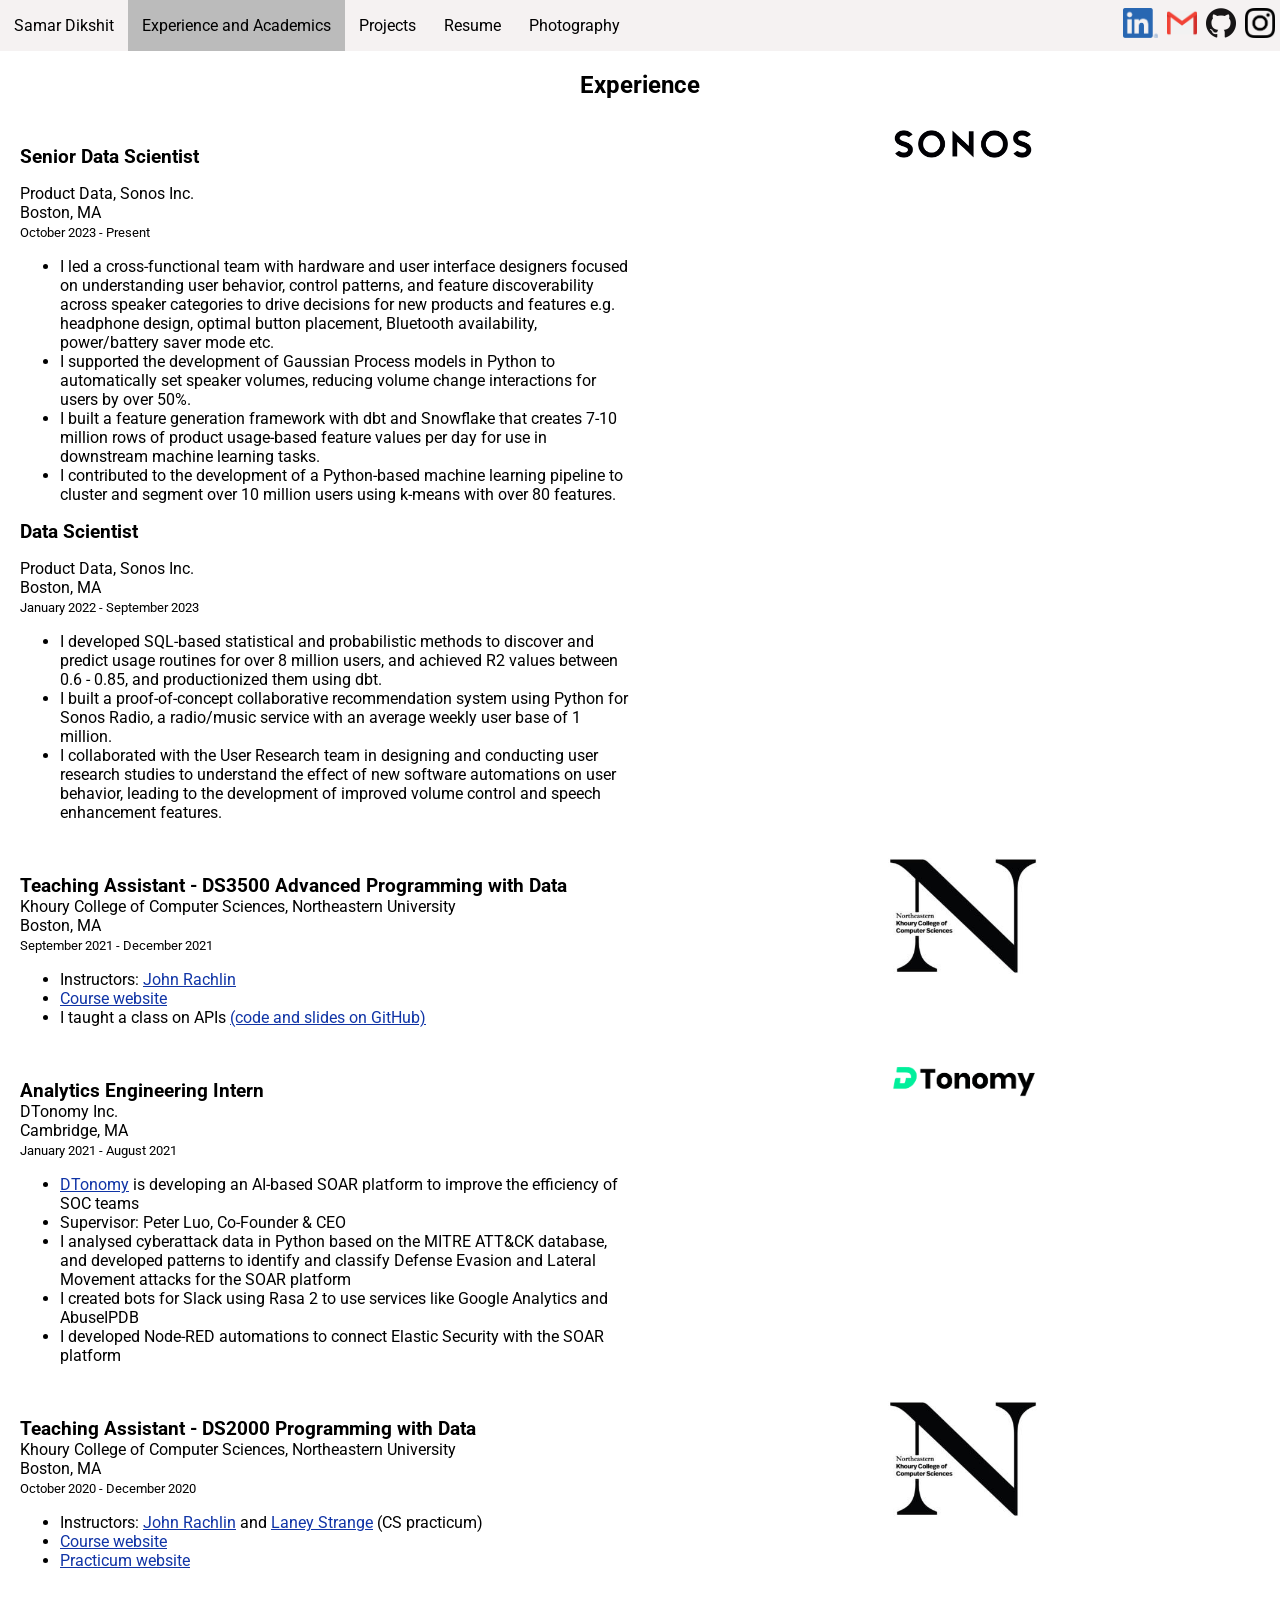
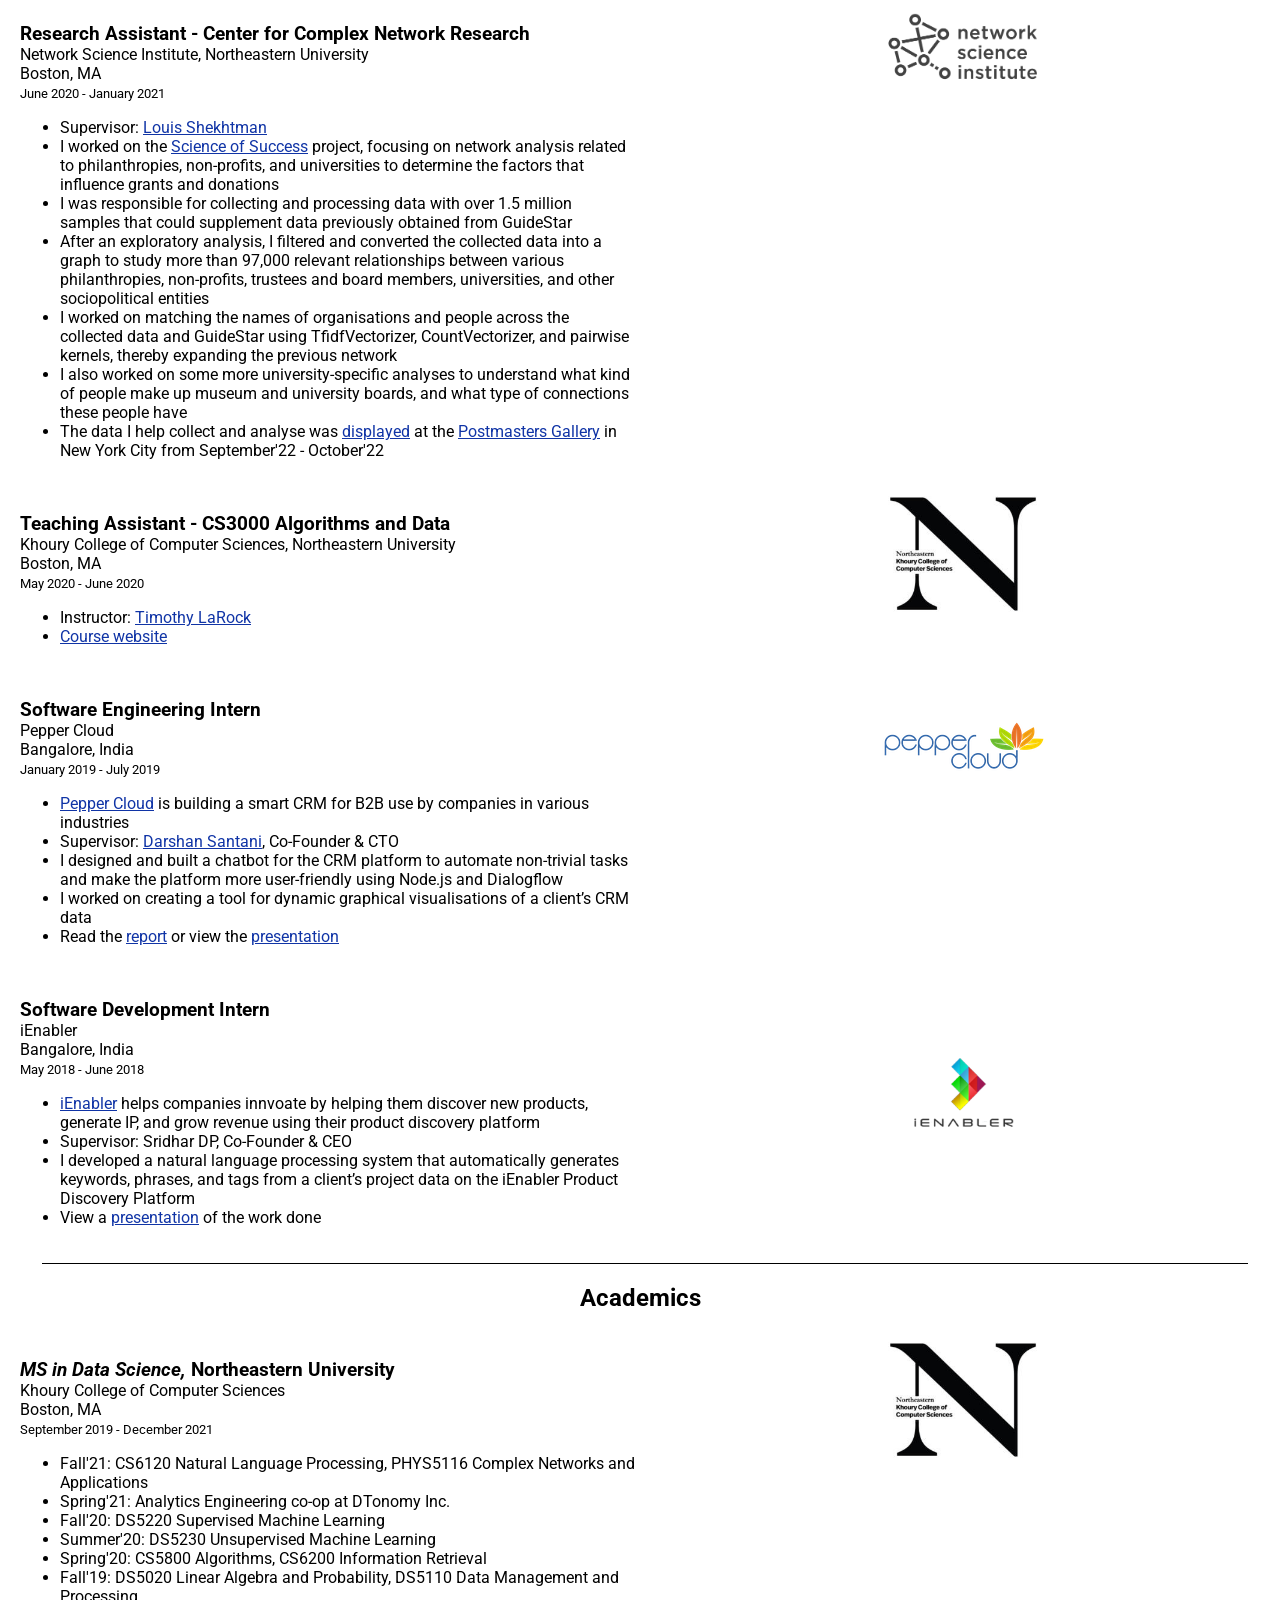
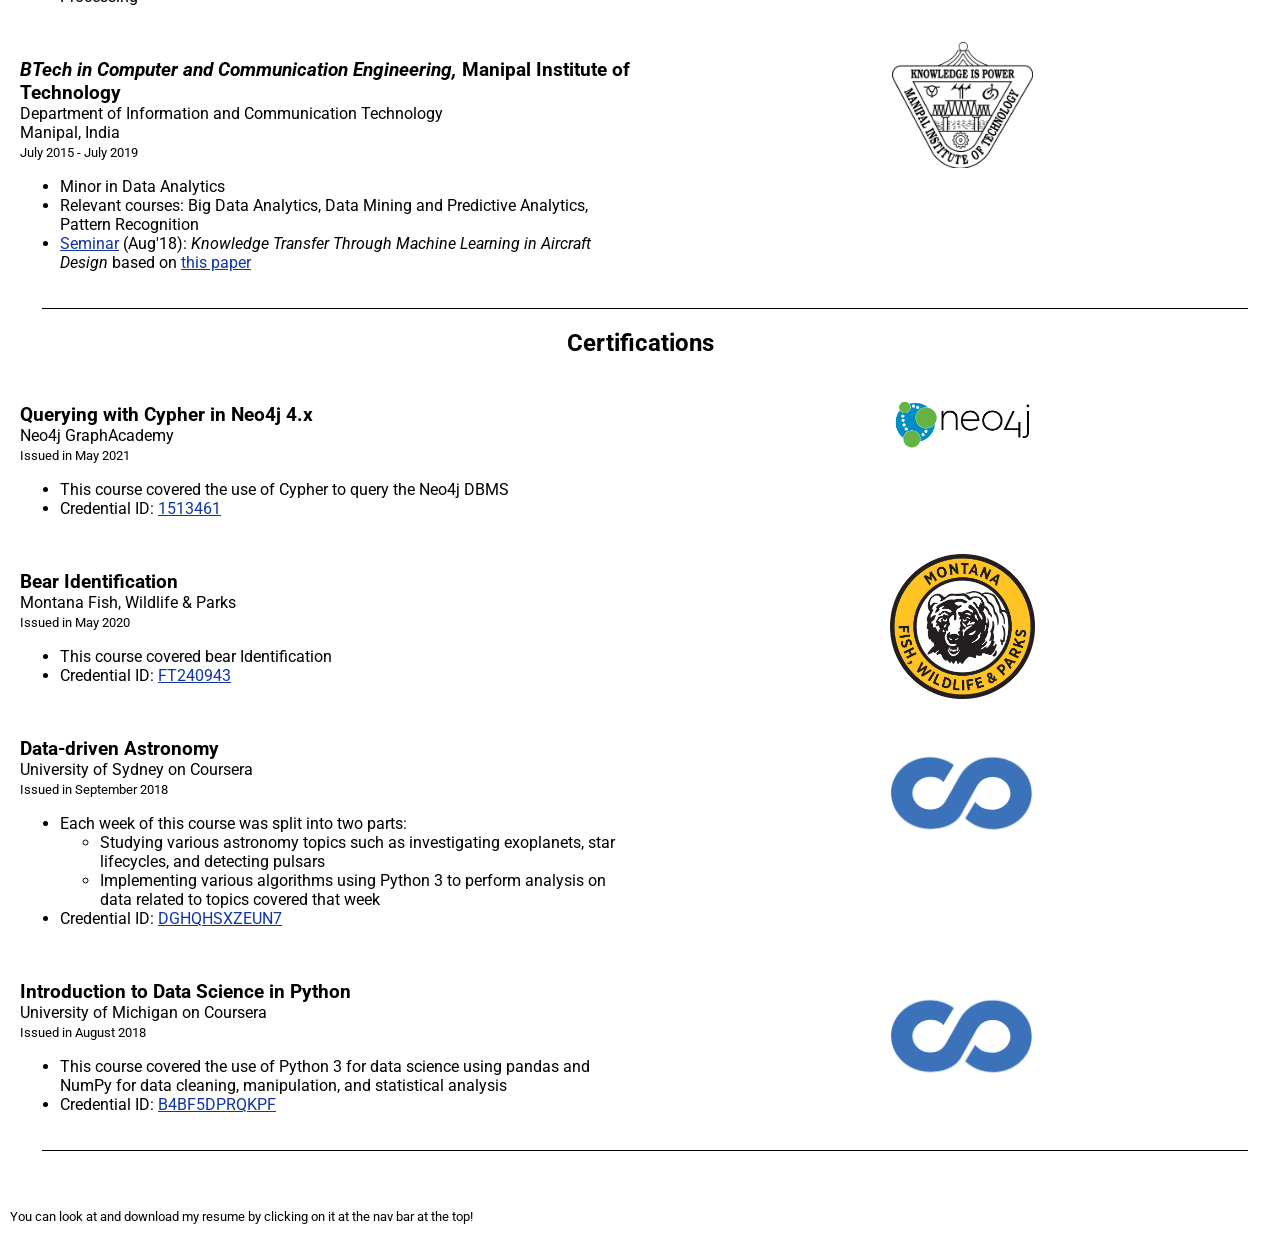
==== exp.html @ 6b0a3d39 "more content" ====
<!DOCTYPE html>
<html>
    <head>
        <meta charset="utf-8">
        <meta http-equiv="Content-Type" content="text/html; charset=utf-8">
        <title>Samar Dikshit</title>
        <link href="https://fonts.googleapis.com/css2?family=Roboto:wght@300&display=swap" rel="stylesheet">
        <link href="favicon/apple-touch-icon.png" rel="apple-touch-icon" sizes="180x180">
        <link href="favicon/favicon-32x32.png" rel="icon" type="image/png" sizes="32x32">
        <link href="favicon/favicon-16x16.png" rel="icon" type="image/png" sizes="16x16">
        <link href="favicon/site.webmanifest" rel="manifest">
        <script src="https://ajax.googleapis.com/ajax/libs/jquery/3.4.1/jquery.min.js"></script>
        <script src="https://maxcdn.bootstrapcdn.com/bootstrap/3.4.1/js/bootstrap.min.js"></script>
        <style>
            * {
                box-sizing: border-box;
            }
            body {
                margin: 0;
            }
            .column {
                float: left;
                width: 50%;
                padding: 10px;
            }
            .header-img {
                font-family: 'Roboto', sans-serif;
                height: 30px;
                margin-right: 5px;
            }
            img {
                font-family: 'Roboto', sans-serif;
            }
            #main-content {
                margin-top: 71.2px;
            }
            .main-sub-content {
                margin-left: 10px;
            }
            .main-sub-content:after {
                content: "";
                display: block;
                margin: 0 auto;
                width: 95%;
                padding-top: 10px;
                border-bottom: 1px solid #000000;
            }
            #navbar {
                list-style-type: none;
                margin: 0;
                padding: 0;
                position: fixed;
                top: 0;
                width: 100%;
                overflow: hidden;
                background-color: #f5f2f2;
            }
            #nav-icons {
                float: right;
                margin-top: 8px;
            }
            .nav-opts {
                float: left;
            }
            .nav-opts:hover {
                background-color: #9c9c9c;
                /* font-weight increases button width, text-shadow looks bad*/
                /* font-weight: bold; */
                /* text-shadow: 0px 0px 1px #000000; */
            }
            #nav-opts-home {
                background-color: #bbbbbb;
            }
            #nav-opts-home:hover {
                background-color: #9e9e9e;
            }
            .nav-a {
                color: #000000;
                display: block;
                padding: 0px 14px;
                text-align: center;
                text-decoration: none;
            }
            .nav-text {
                font-family: 'Roboto', sans-serif;
            }
            p {
                font-family: 'Roboto', sans-serif;
                /* text-align: justify;
                text-justify: inter-word; */
            }
            .p-a {
                color: #1034a6;
            }
            .p-a:visited {
                color: #800080;
            }   
            .row:after {
                content: "";
                display: table;
                clear: both;
            }
            .text-data {
                font-family: 'Roboto', sans-serif;
                font-size: medium;
            }
            .text-header {
                font-family: 'Roboto', sans-serif;
                text-align: center;
            }
            .text-title {
                font-family: 'Roboto', sans-serif;
                font-size: larger;
            }
        </style>
    </head>
    <body>
        <div>
            <nav>
                <ul id="navbar">
                    <li class="nav-opts"><a class="nav-a" href="index.html"><p class="nav-text">Samar Dikshit</p></a></li>
                    <li class="nav-opts" id="nav-opts-home"><a class="nav-a" href="exp.html"><p class="nav-text">Experience and Academics</p></a></li>
                    <li class="nav-opts"><a class="nav-a" href="projects.html"><p class="nav-text">Projects</p></a></li>
                    <li class="nav-opts" data-toggle="tooltip" data-placement="bottom" title="Last update: August 2024"><a class="nav-a" href="resources/Samar Dikshit Resume.pdf" target="_blank" ><p class="nav-text">Resume</p></a></li>
                    <li class="nav-opts"><a class="nav-a" href="photography.html"><p class="nav-text">Photography</p></a></li>
                    <li id="nav-icons">
                        <a class="nav-icons-a" href="https://www.linkedin.com/in/samar-dikshit/" target="_blank"><img src="resources/linkedin.png" class="header-img" alt="LinkedIn"></a>
                        <a class="nav-icons-a" href="mailto:samard05@gmail.com?cc=dikshit.s@northeastern.edu&subject=[From website] "><img src="resources/gmail2.png" class="header-img" alt="Email me"></a>
                        <a class="nav-icons-a" href="https://github.com/samar14641" target="_blank"><img src="resources/github.png" class="header-img" alt="GitHub"></a>
                        <a class="nav-icons-a" href="https://www.instagram.com/samar14641/" target="_blank"><img src="resources/insta.png" class="header-img" alt="Instagram"></a>
                    </li>
                </ul>
            </nav>
        </div>
        <div id="main-content">
            <h2 class="text-header">Experience</h2>
            <div class="main-sub-content" id="expr-div">
                <div class="row">
                    <div class="column">
                        <p>
                            <b class="text-title">Senior Data Scientist</b><br>
                            <p>Product Data, Sonos Inc.<br>Boston, MA<br><small>October 2023 - Present</small></p>
                            <ul class="text-data">
                                <li>I led a cross-functional team with hardware and user interface designers focused on understanding user behavior, control patterns, and feature discoverability across speaker categories to drive decisions for new products and features e.g. headphone design, optimal button placement, Bluetooth availability, power/battery saver mode etc.</li>
                                <li>I supported the development of Gaussian Process models in Python to automatically set speaker volumes, reducing volume change interactions for users by over 50%.</li>
                                <li>I built a feature generation framework with dbt and Snowflake that creates 7-10 million rows of product usage-based feature values per day for use in downstream machine learning tasks.</li>
                                <li>I contributed to the development of a Python-based machine learning pipeline to cluster and segment over 10 million users using k-means with over 80 features.</li>
                            </ul>
                            <b class="text-title">Data Scientist</b><br>
                            <p>Product Data, Sonos Inc.<br>Boston, MA<br><small>January 2022 - September 2023</small></p>
                            <ul class="text-data">
                                <li>I developed SQL-based statistical and probabilistic methods to discover and predict usage routines for over 8 million users, and achieved R2 values between 0.6 - 0.85, and productionized them using dbt.</li>
                                <li>I built a proof-of-concept collaborative recommendation system using Python for Sonos Radio, a radio/music service with an average weekly user base of 1 million.</li>
                                <li>I collaborated with the User Research team in designing and conducting user research studies to understand the effect of new software automations on user behavior, leading to the development of improved volume control and speech enhancement features.</li>
                        </p>
                    </div>
                    <div class="column">
                        <img src="resources/sonos.png" alt="Sonos" style="width: 150px; display: block; margin-left: auto; margin-right: auto;">
                    </div>
                </div>
                <!-- <div class="row">
                    <div class="column">
                        <p>
                            <b class="text-title">Data Scientist</b><br>
                            Product Data, Sonos Inc.<br>Boston, MA<br><small>January 2022 - September 2023</small>
                            <ul class="text-data">
                                <li>A</li>
                                <li>B</li>
                                <li>C</li>
                            </ul>
                        </p>
                    </div>
                    <div class="column">
                        <img src="resources/sonos.png" alt="Sonos" style="width: 150px; display: block; margin-left: auto; margin-right: auto;">
                    </div>
                </div> -->
                <div class="row">
                    <div class="column">
                        <p>
                            <b class="text-title">Teaching Assistant - DS3500 Advanced Programming with Data</b><br>
                            Khoury College of Computer Sciences, Northeastern University<br>Boston, MA<br><small>September 2021 - December 2021</small>
                            <ul class="text-data">
                                <li>Instructors: <a class="p-a" href="https://www.ccs.neu.edu/home/rachlin/" target="_blank">John Rachlin</a></li>
                                <li><a class="p-a" href="https://www.ccs.neu.edu/home/rachlin/python/ds3500/index.html" target="_blank">Course website</a></li>
                                <li>I taught a class on APIs <a class="p-a", href="https://github.com/samar14641/api-ds3500", target="_blanks">(code and slides on GitHub)</a></li>
                                <!-- <li>Office Hours: Tue 1500 - 1600, Thu 1000 - 1200, and Fri 1300 - 1500 Eastern on Zoom (link on Piazza)</li> -->
                            </ul>
                        </p>
                    </div>
                    <div class="column">
                        <img src="resources/NEUCCIS.jpg" alt="NEU Monogram" style="width: 150px; display: block; margin-left: auto; margin-right: auto;">
                    </div>
                </div>
                <div class="row">
                    <div class="column">
                        <p>
                            <b class="text-title">Analytics Engineering Intern</b><br>
                            DTonomy Inc.<br>Cambridge, MA<br><small>January 2021 - August 2021</small>
                            <ul class="text-data">
                                <li><a class="p-a" href="https://www.dtonomy.com/" target="_blank">DTonomy</a> is developing an AI-based SOAR platform to improve the efficiency of SOC teams</li>
                                <li>Supervisor: Peter Luo, Co-Founder & CEO</li>
                                <li>I analysed cyberattack data in Python based on the MITRE ATT&CK database, and developed patterns to identify and classify Defense Evasion and Lateral Movement attacks for the SOAR platform</li>
                                <li>I created bots for Slack using Rasa 2 to use services like Google Analytics and AbuseIPDB</li>
                                <li>I developed Node-RED automations to connect Elastic Security with the SOAR platform</li>
                            </ul>
                        </p>
                    </div>
                    <div class="column">
                        <img src="resources/dtonomy.png" alt="DTonomy" style="width: 150px; display: block; margin-left: auto; margin-right: auto;">
                    </div>
                </div>
                <div class="row">
                    <div class="column">
                        <p>
                            <b class="text-title">Teaching Assistant - DS2000 Programming with Data</b><br>
                            Khoury College of Computer Sciences, Northeastern University<br>Boston, MA<br><small>October 2020 - December 2020</small>
                            <ul class="text-data">
                                <li>Instructors: <a class="p-a" href="https://www.ccs.neu.edu/home/rachlin/" target="_blank">John Rachlin</a> and <a class="p-a" href="https://khoury.northeastern.edu/home/laney/" target="_blank">Laney Strange</a> (CS practicum)</li>
                                <li><a class="p-a" href="https://www.ccs.neu.edu/home/rachlin/python/ds2000/" target="_blank">Course website</a></li>
                                <li><a class="p-a" href="https://course.ccs.neu.edu/ds2001/cs/" target="_blank">Practicum website</a></li>
                                <!-- <li>Office Hours: Mon and Fri 1600 - 1800 Eastern on Zoom (link on Piazza)</li> -->
                            </ul>
                        </p>
                    </div>
                    <div class="column">
                        <img src="resources/NEUCCIS.jpg" alt="NEU Monogram" style="width: 150px; display: block; margin-left: auto; margin-right: auto;">
                    </div>
                </div>
                <div class="row">
                    <div class="column">
                        <p>
                            <b class="text-title">Research Assistant - Center for Complex Network Research</b><br>
                            Network Science Institute, Northeastern University<br>Boston, MA<br><small>June 2020 - January 2021</small>
                            <ul class="text-data">
                                <li>Supervisor: <a class="p-a" href="https://www.barabasilab.com/people/louis-shekhtman" target="_blank">Louis Shekhtman</a></li>
                                <li>I worked on the <a class="p-a" href="https://www.barabasilab.com/projects" target="_blank">Science of Success</a> project, focusing on network analysis related to philanthropies, non-profits, and universities to determine the factors that influence grants and donations</li>
                                <li>I was responsible for collecting and processing data with over 1.5 million samples that could supplement data previously obtained from GuideStar</li>
                                <li>After an exploratory analysis, I filtered and converted the collected data into a graph to study more than 97,000 relevant relationships between various philanthropies, non-profits, trustees and board members, universities, and other sociopolitical entities</li>
                                <li>I worked on matching the names of organisations and people across the collected data and GuideStar using TfidfVectorizer, CountVectorizer, and pairwise kernels, thereby expanding the previous network</li>
                                <li>I also worked on some more university-specific analyses to understand what kind of people make up museum and university boards, and what type of connections these people have</li>
                                <li>The data I help collect and analyse was <a class="p-a" href="https://mobile.twitter.com/BarabasiLab/status/1579849749523357696" target="_blank">displayed</a> at the <a class="p-a" href="https://www.postmastersart.com/archive/barablab22/barablab22_direct.html" target="_blank">Postmasters Gallery</a> in New York City from September'22 - October'22</li>
                            </ul>
                        </p>
                    </div>
                    <div class="column">
                        <img src="resources/netsci.png" alt="NEU NetSci" style="width: 170px; display: block; margin-left: auto; margin-right: auto;">
                    </div>
                </div>
                <div class="row">
                    <div class="column">
                        <p>
                            <b class="text-title">Teaching Assistant - CS3000 Algorithms and Data</b><br>
                            Khoury College of Computer Sciences, Northeastern University<br>Boston, MA<br><small>May 2020 - June 2020</small>
                            <ul class="text-data">
                                <li>Instructor: <a class="p-a" href="https://tlarock.github.io/" target="_blank">Timothy LaRock</a></li>
                                <li><a class="p-a" href="https://tlarock.github.io/teaching/cs3000/syllabus.html" target="_blank">Course website</a></li>
                                <!-- <li>Office Hours: Wed 1500 - 1600 Eastern and Fri 1100 - 1200 Eastern on Zoom (link on Piazza)</li> -->
                            </ul>
                        </p>
                    </div>
                    <div class="column">
                        <img src="resources/NEUCCIS.jpg" alt="NEU Monogram" style="width: 150px; display: block; margin-left: auto; margin-right: auto;">
                    </div>
                </div>
                <div class="row">
                    <div class="column">
                        <p>
                            <b class="text-title">Software Engineering Intern</b><br>
                            Pepper Cloud<br>Bangalore, India<br><small>January 2019 - July 2019</small>
                            <ul class="text-data">
                                <li><a class="p-a" href="https://peppercloud.com/" target="_blank">Pepper Cloud</a> is building a smart CRM for B2B use by companies in various industries</li>
                                <li>Supervisor: <a class="p-a" href="https://dsantani.github.io/" target="_blank">Darshan Santani</a>, Co-Founder & CTO</li>
                                <li>I designed and built a chatbot for the CRM platform to automate non-trivial tasks and make the platform more user-friendly using Node.js and Dialogflow</li>
                                <li>I worked on creating a tool for dynamic graphical visualisations of a client’s CRM data</li>
                                <li>Read the <a class="p-a" href="resources/Pepper Cloud Report.pdf" target="_blank">report</a> or view the <a class="p-a" href="resources/Pepper Cloud PPT.pdf" target="_blank">presentation</a></li>
                            </ul>
                        </p>
                    </div>
                    <div class="column">
                        <img src="resources/peppercloud.png" alt="Pepper Cloud logo" style="display: block; margin-left: auto; margin-right: auto;">
                    </div>
                  </div>
                  <div class="row">
                    <div class="column">
                        <p>
                            <b class="text-title">Software Development Intern</b><br>
                            iEnabler<br>Bangalore, India<br><small>May 2018 - June 2018</small>
                            <ul class="text-data">
                                <li><a class="p-a" href="https://www.ienabler.co/" target="_blank">iEnabler</a> helps companies innvoate by helping them discover new products, generate IP, and grow revenue using their product discovery platform</li>
                                <li>Supervisor: Sridhar DP, Co-Founder & CEO</li>
                                <li>I developed a natural language processing system that automatically generates keywords, phrases, and tags from a client’s project data on the iEnabler Product Discovery Platform</li>
                                <li>View a <a class="p-a" href="resources/iEnabler PPT.pdf" target="_blank">presentation</a> of the work done</li>
                            </ul>
                        </p>
                    </div>
                    <div class="column">
                        <img src="resources/ienabler.png" alt="iEnabler logo" style="height: 230px; width: 230px; display: block; margin-left: auto; margin-right: auto;">
                    </div>
                </div>
            </div>
            <h2 class="text-header">Academics</h2>
            <div class="main-sub-content" id="acad-div">
                <div class="row">
                    <div class="column">
                        <p>
                            <b class="text-title"><em>MS in Data Science, </em>Northeastern University</b><br>
                            Khoury College of Computer Sciences<br>Boston, MA<br><small>September 2019 - December 2021</small>
                            <ul class="text-data">
                                <li>Fall'21: CS6120 Natural Language Processing, PHYS5116 Complex Networks and Applications</li>
                                <li>Spring'21: Analytics Engineering co-op at DTonomy Inc.</li>
                                <li>Fall'20: DS5220 Supervised Machine Learning</li>
                                <li>Summer'20: DS5230 Unsupervised Machine Learning</li>
                                <li>Spring'20: CS5800 Algorithms, CS6200 Information Retrieval</li>
                                <li>Fall'19: DS5020 Linear Algebra and Probability, DS5110 Data Management and Processing</li>
                            </ul>
                        </p>
                    </div>
                    <div class="column">
                        <img src="resources/NEUCCIS.jpg" alt="NEU Monogram" style="width: 150px; display: block; margin-left: auto; margin-right: auto;">
                    </div>
                </div>
                <div class="row">
                    <div class="column">
                        <p>
                            <b class="text-title"><em>BTech in Computer and Communication Engineering, </em>Manipal Institute of Technology</b><br>
                            Department of Information and Communication Technology<br>Manipal, India<br><small>July 2015 - July 2019</small>
                            <ul class="text-data">
                                <li>Minor in Data Analytics</li>
                                <li>Relevant courses: Big Data Analytics, Data Mining and Predictive Analytics, Pattern Recognition</li>
                                <li><a class="p-a" href="resources/CCE Seminar.pdf" target="_blank">Seminar</a> (Aug'18): <em>Knowledge Transfer Through Machine Learning in Aircraft Design</em> based on <a class="p-a" href="https://ieeexplore.ieee.org/document/8065136" target="_blank">this paper</a></li>
                            </ul>
                        </p>
                    </div>
                    <div class="column">
                        <img src="resources/manipal.png" alt="Manipal logo" style="height: 126px; display: block; margin-left: auto; margin-right: auto;">
                    </div>
                </div>
            </div>
            <h2 class="text-header">Certifications</h2>
            <div class="main-sub-content" id="certi-div">
                <div class="row">
                    <div class="column">
                        <p>
                            <b class="text-title">Querying with Cypher in Neo4j 4.x</b><br>
                            Neo4j GraphAcademy<br><small>Issued in May 2021</small>
                            <ul class="text-data">
                                <li>This course covered the use of Cypher to query the Neo4j DBMS</li>
                                <li>Credential ID: <a class="p-a" href="resources/queryingWithCypherInNeo4j4x.pdf" target="_blank">1513461</a></li>
                            </ul>
                        </p>
                    </div>
                    <div class="column">
                        <img src="resources/neo4j.png" alt="Neo4j logo" style="width: 145px;display: block; margin-left: auto; margin-right: auto;">
                    </div>
                </div>
                <div class="row">
                    <div class="column">
                        <p>
                            <b class="text-title">Bear Identification</b><br>
                            Montana Fish, Wildlife & Parks<br><small>Issued in May 2020</small>
                            <ul class="text-data">
                                <li>This course covered bear Identification</li>
                                <li>Credential ID: <a class="p-a" href="resources/BearIDCert.pdf" target="_blank">FT240943</a></li>
                            </ul>
                        </p>
                    </div>
                    <div class="column">
                        <img src="resources/fwp-logo.svg" alt="MT FWP logo" style="width: 145px;display: block; margin-left: auto; margin-right: auto;">
                    </div>
                </div>
                <div class="row">
                    <div class="column">
                        <p>
                            <b class="text-title">Data-driven Astronomy</b><br>
                            University of Sydney on Coursera<br><small>Issued in September 2018</small>
                            <ul class="text-data">
                                <li>
                                    Each week of this course was split into two parts:
                                    <ul>
                                        <li>Studying various astronomy topics such as investigating exoplanets, star lifecycles, and detecting pulsars</li>
                                        <li>Implementing various algorithms using Python 3 to perform analysis on data related to topics covered that week</li>
                                    </ul>
                                </li>
                                <li>Credential ID: <a class="p-a" href="https://www.coursera.org/account/accomplishments/verify/DGHQHSXZEUN7" target="_blank">DGHQHSXZEUN7</a></li>
                            </ul>
                        </p>
                    </div>
                    <div class="column">
                        <img src="resources/coursera.png" alt="Coursera logo" style="height: 145px; width: 145px; display: block; margin-left: auto; margin-right: auto;">
                    </div>
                </div>
                <div class="row">
                    <div class="column">
                        <p>
                            <b class="text-title">Introduction to Data Science in Python</b><br>
                            University of Michigan on Coursera<br><small>Issued in August 2018</small>
                            <ul class="text-data">
                                <li>This course covered the use of Python 3 for data science using pandas and NumPy for data cleaning, manipulation, and statistical analysis</li>
                                <li>Credential ID: <a class="p-a" href="https://www.coursera.org/account/accomplishments/verify/B4BF5DPRQKPF" target="_blank">B4BF5DPRQKPF</a></li>
                            </ul>
                        </p>
                    </div>
                    <div class="column">
                        <!-- <img src="resources/umich.png" alt="UMich logo" style="height: 100px; width: 140px; display: block; margin-left: auto; margin-right: auto;"> -->
                        <img src="resources/coursera.png" alt="Coursera logo" style="height: 145px; width: 145px; display: block; margin-left: auto; margin-right: auto;">
                    </div>
                </div>
            </div>
            <p style="margin-left: 10px; font-size: small;"><br><br><br>You can look at and download my resume by clicking on it at the nav bar at the top!</p>
        </div>
    </body>
</html>
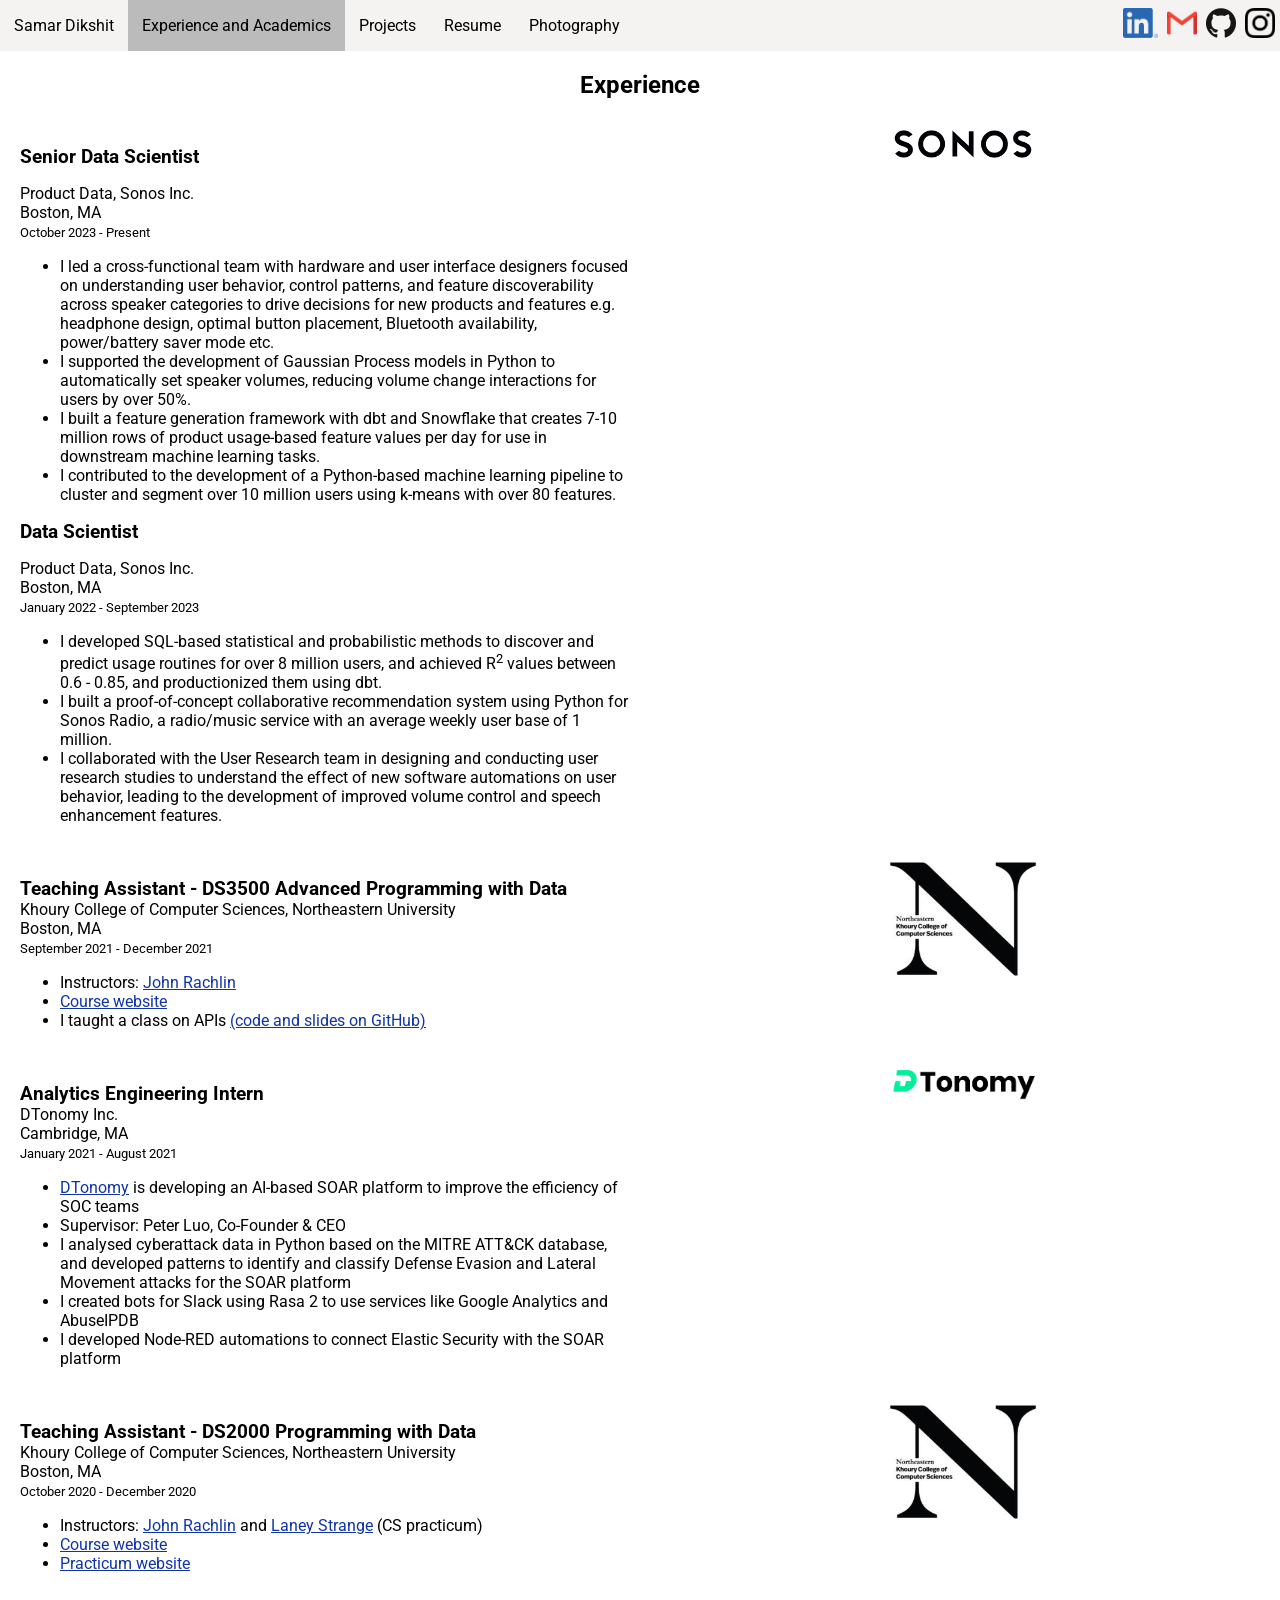
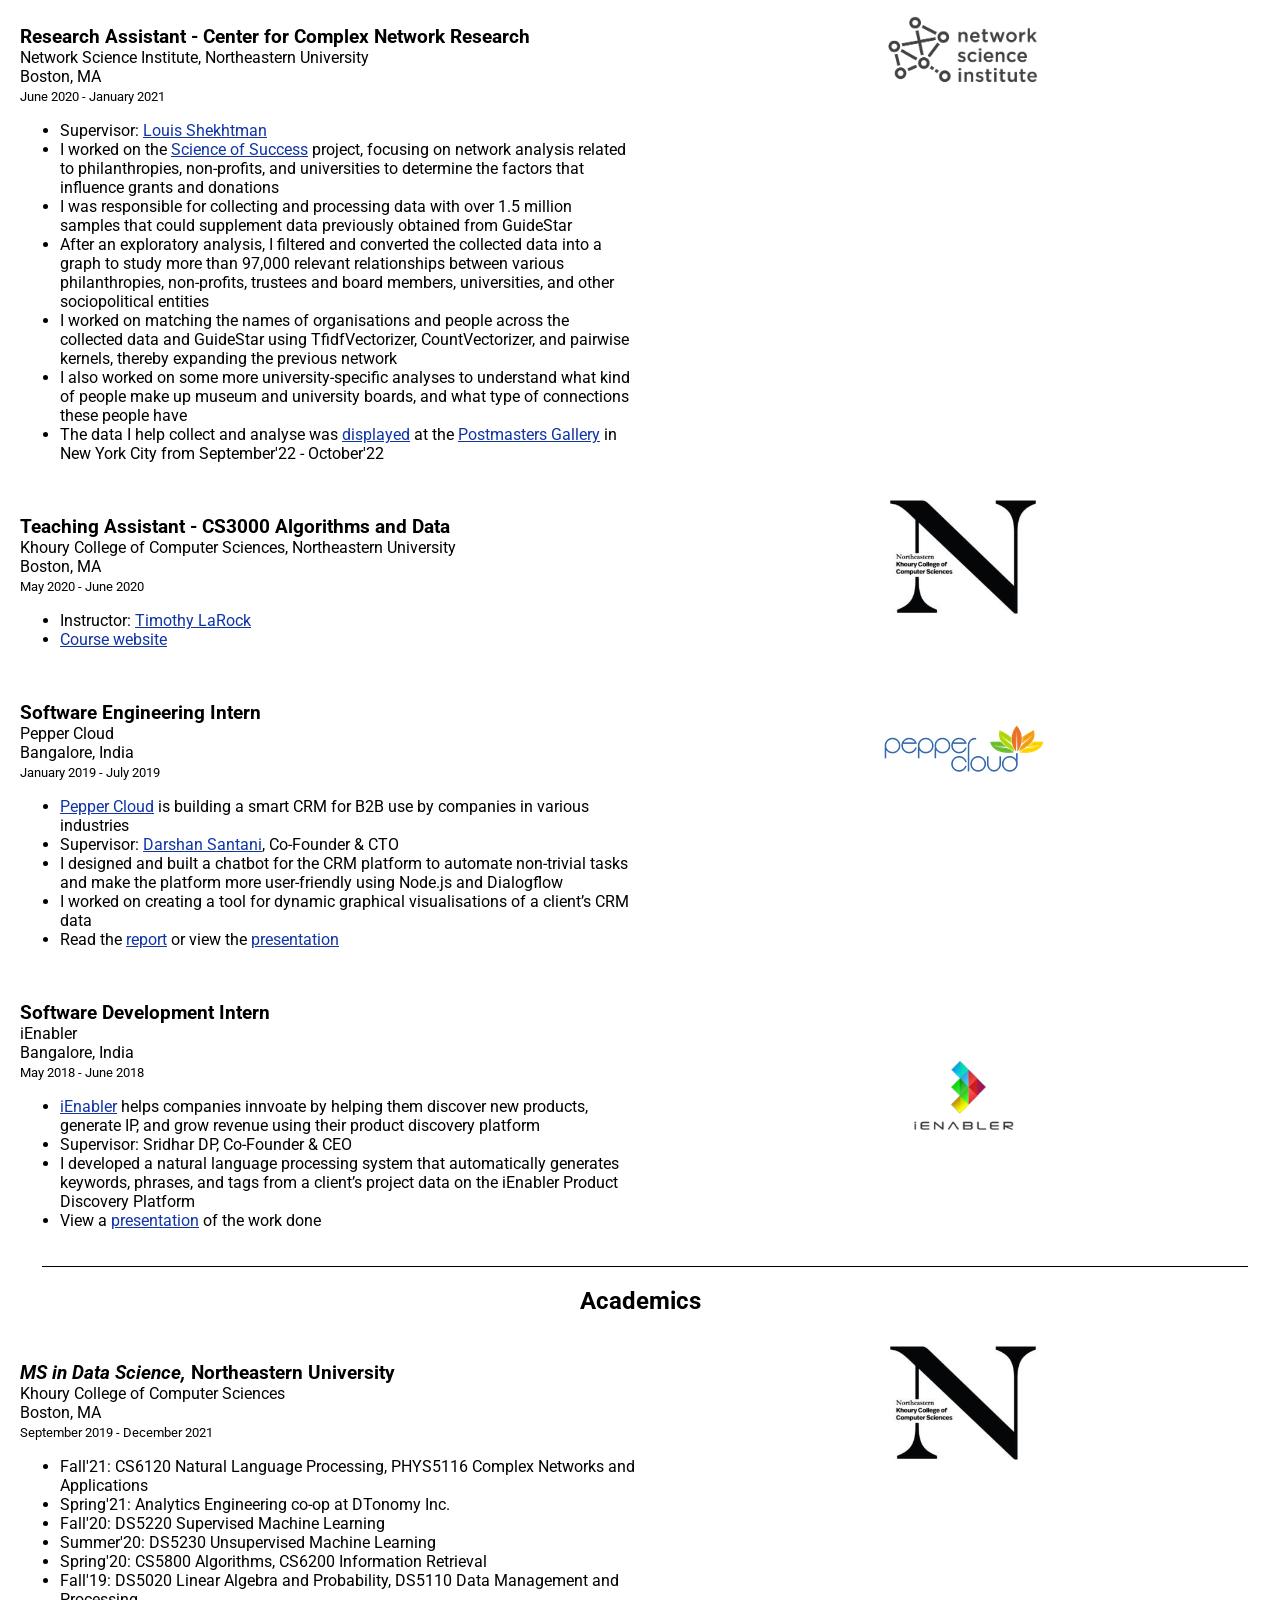
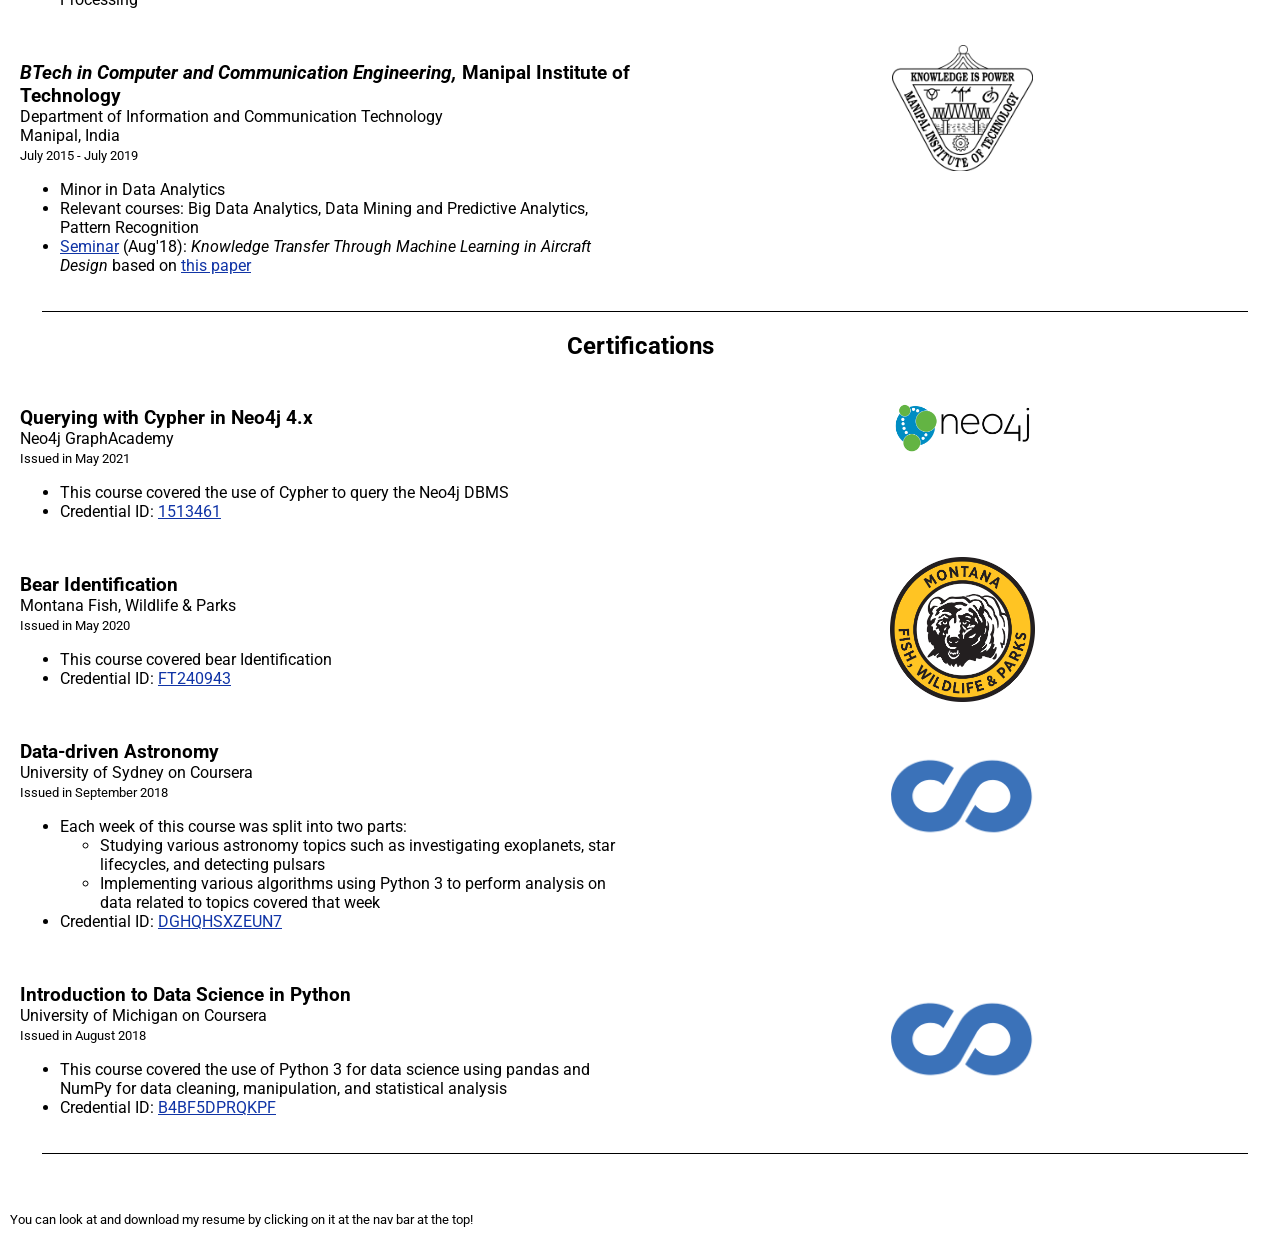
==== commit c31a4931: "fixed R2 formatting" ====
--- a/exp.html
+++ b/exp.html
@@ -149,7 +149,7 @@
                             <b class="text-title">Data Scientist</b><br>
                             <p>Product Data, Sonos Inc.<br>Boston, MA<br><small>January 2022 - September 2023</small></p>
                             <ul class="text-data">
-                                <li>I developed SQL-based statistical and probabilistic methods to discover and predict usage routines for over 8 million users, and achieved R2 values between 0.6 - 0.85, and productionized them using dbt.</li>
+                                <li>I developed SQL-based statistical and probabilistic methods to discover and predict usage routines for over 8 million users, and achieved R<sup>2</sup> values between 0.6 - 0.85, and productionized them using dbt.</li>
                                 <li>I built a proof-of-concept collaborative recommendation system using Python for Sonos Radio, a radio/music service with an average weekly user base of 1 million.</li>
                                 <li>I collaborated with the User Research team in designing and conducting user research studies to understand the effect of new software automations on user behavior, leading to the development of improved volume control and speech enhancement features.</li>
                         </p>
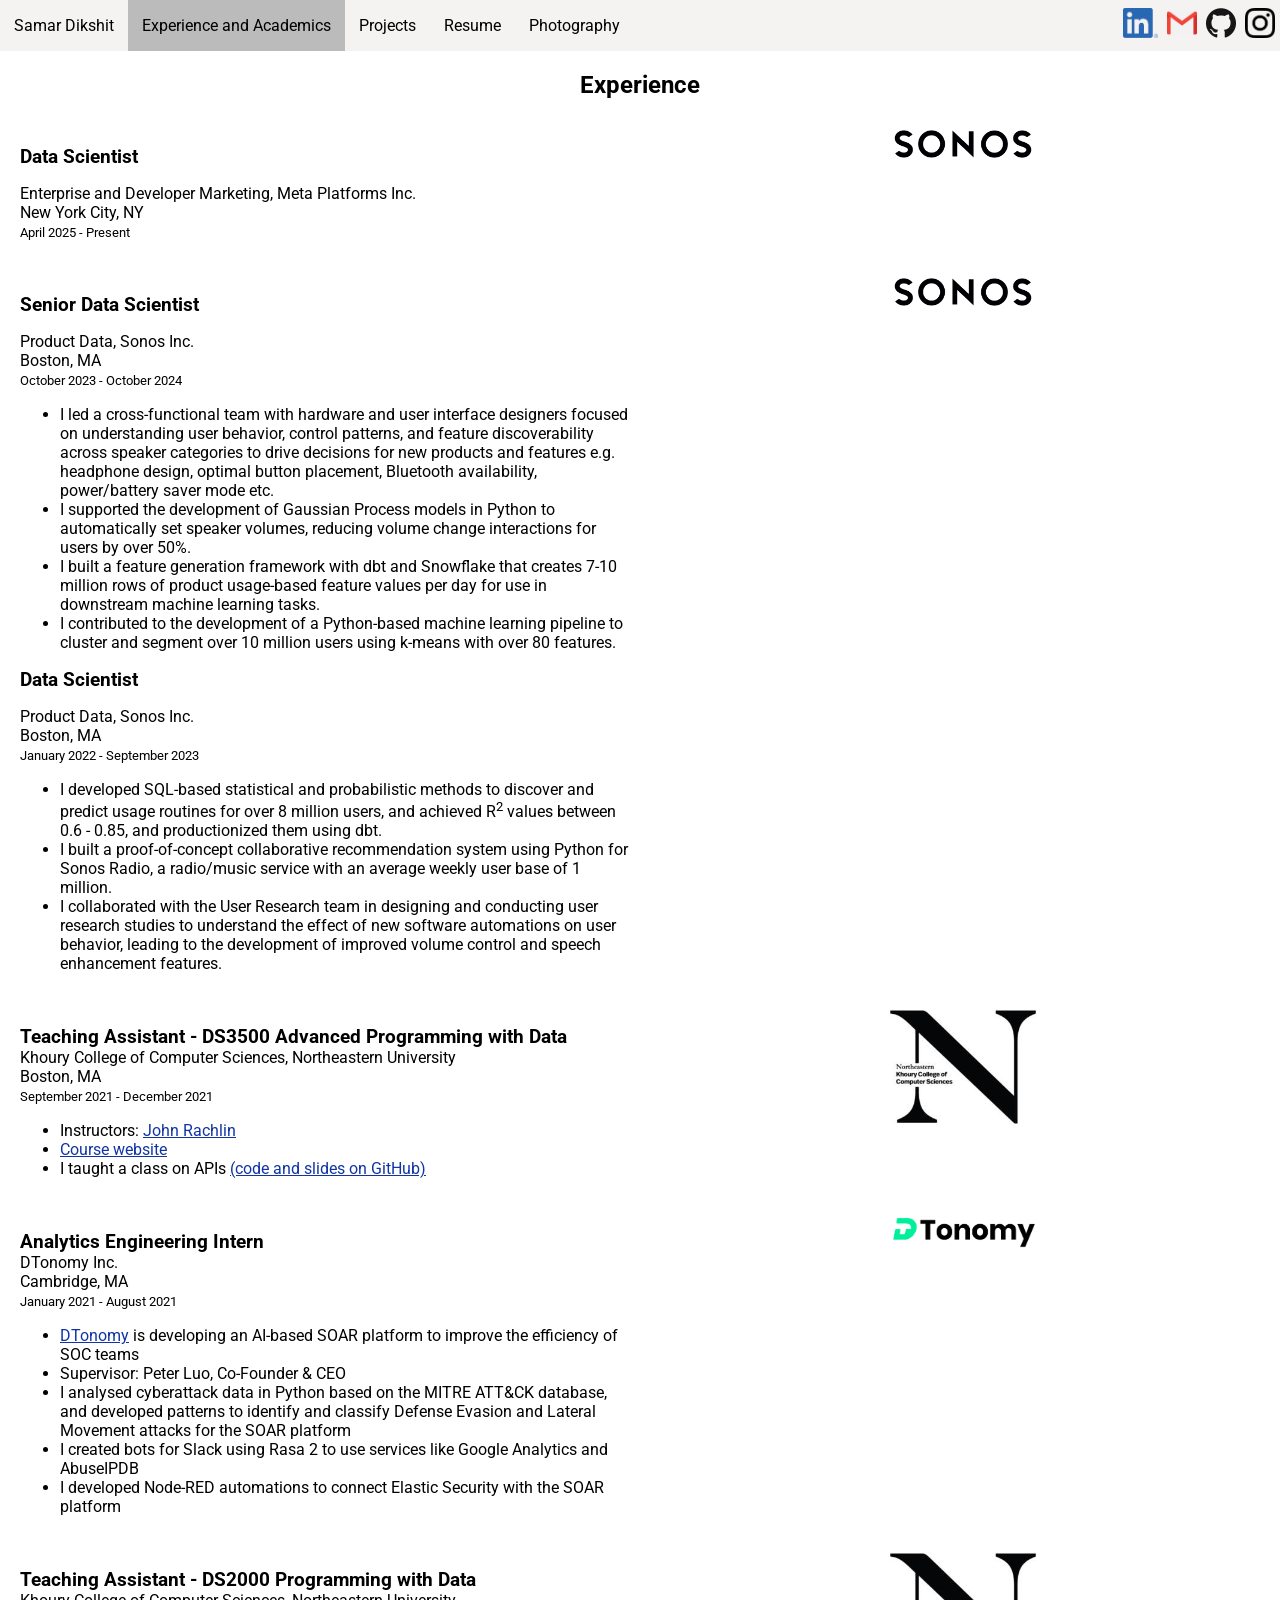
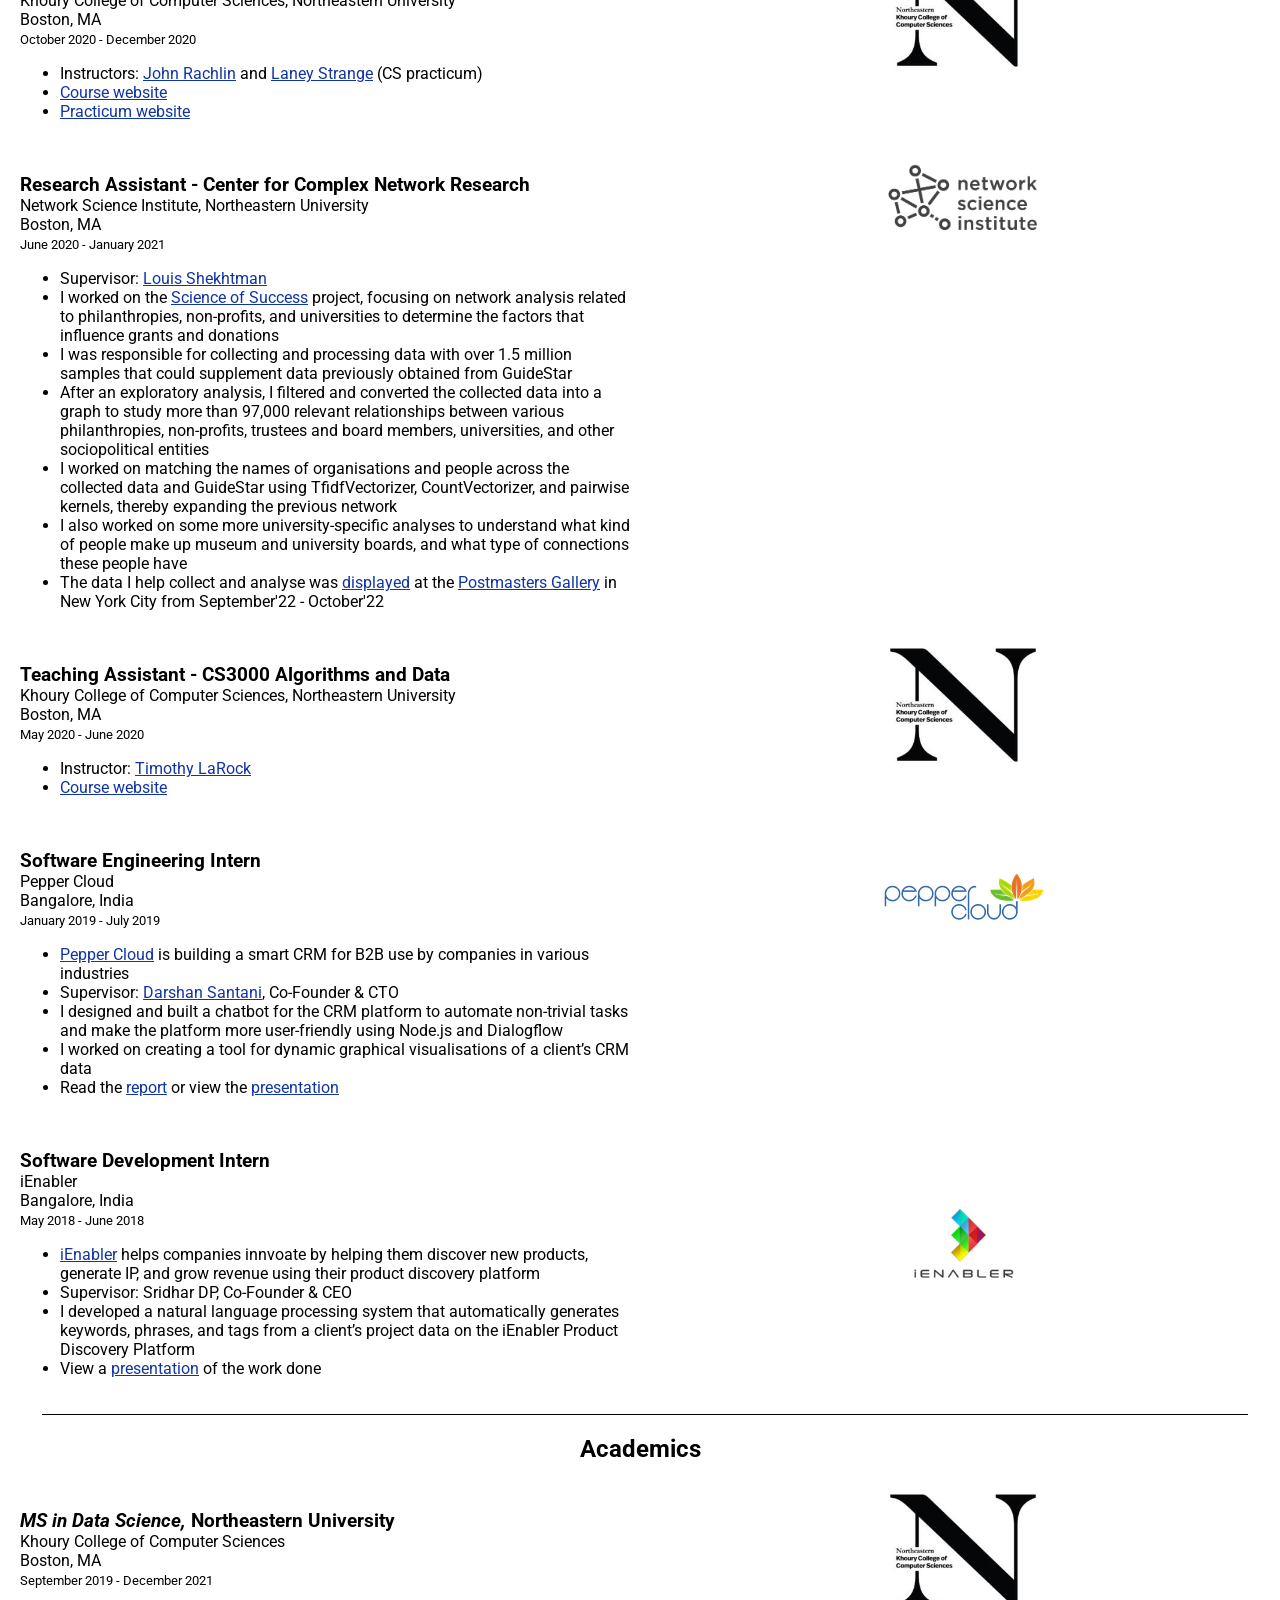
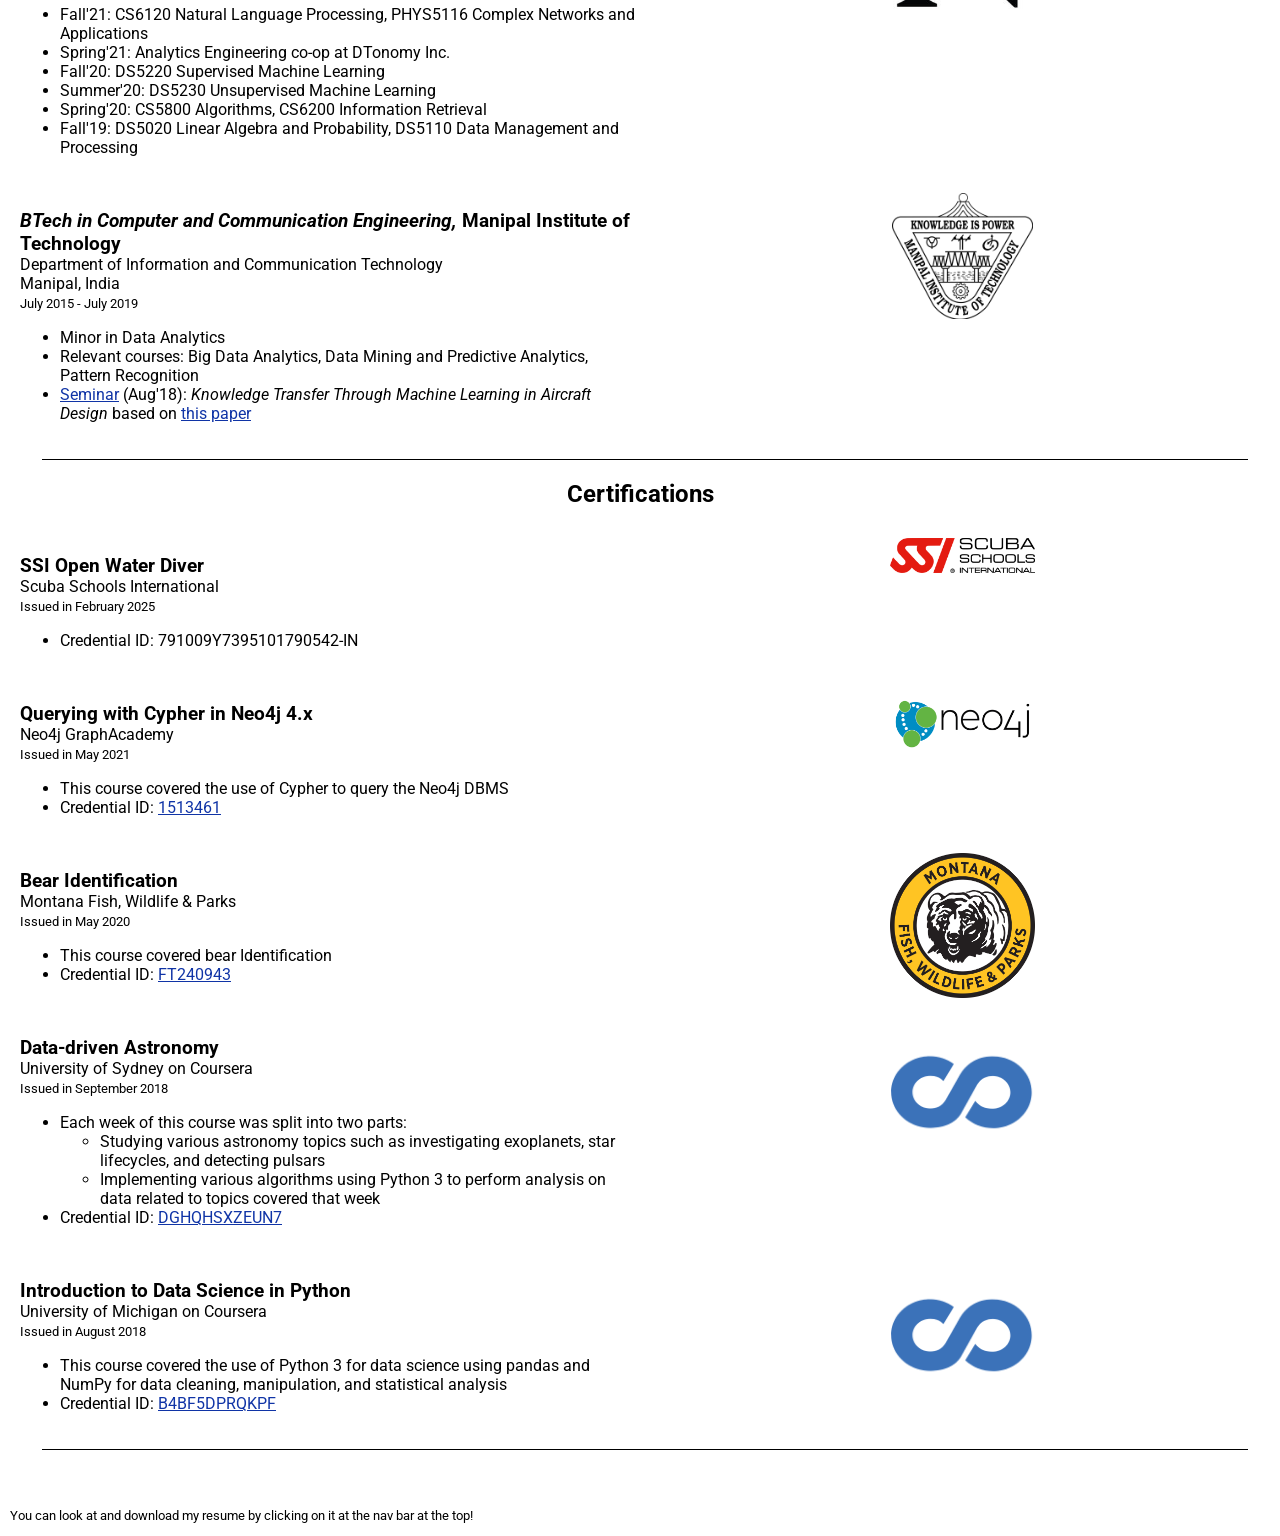
==== commit 0ec4d9b5: "updates and fixes" ====
--- a/exp.html
+++ b/exp.html
@@ -1,412 +1,439 @@
 <!DOCTYPE html>
 <html>
-    <head>
-        <meta charset="utf-8">
-        <meta http-equiv="Content-Type" content="text/html; charset=utf-8">
-        <title>Samar Dikshit</title>
-        <link href="https://fonts.googleapis.com/css2?family=Roboto:wght@300&display=swap" rel="stylesheet">
-        <link href="favicon/apple-touch-icon.png" rel="apple-touch-icon" sizes="180x180">
-        <link href="favicon/favicon-32x32.png" rel="icon" type="image/png" sizes="32x32">
-        <link href="favicon/favicon-16x16.png" rel="icon" type="image/png" sizes="16x16">
-        <link href="favicon/site.webmanifest" rel="manifest">
-        <script src="https://ajax.googleapis.com/ajax/libs/jquery/3.4.1/jquery.min.js"></script>
-        <script src="https://maxcdn.bootstrapcdn.com/bootstrap/3.4.1/js/bootstrap.min.js"></script>
-        <style>
-            * {
-                box-sizing: border-box;
-            }
-            body {
-                margin: 0;
-            }
-            .column {
-                float: left;
-                width: 50%;
-                padding: 10px;
-            }
-            .header-img {
-                font-family: 'Roboto', sans-serif;
-                height: 30px;
-                margin-right: 5px;
-            }
-            img {
-                font-family: 'Roboto', sans-serif;
-            }
-            #main-content {
-                margin-top: 71.2px;
-            }
-            .main-sub-content {
-                margin-left: 10px;
-            }
-            .main-sub-content:after {
-                content: "";
-                display: block;
-                margin: 0 auto;
-                width: 95%;
-                padding-top: 10px;
-                border-bottom: 1px solid #000000;
-            }
-            #navbar {
-                list-style-type: none;
-                margin: 0;
-                padding: 0;
-                position: fixed;
-                top: 0;
-                width: 100%;
-                overflow: hidden;
-                background-color: #f5f2f2;
-            }
-            #nav-icons {
-                float: right;
-                margin-top: 8px;
-            }
-            .nav-opts {
-                float: left;
-            }
-            .nav-opts:hover {
-                background-color: #9c9c9c;
-                /* font-weight increases button width, text-shadow looks bad*/
-                /* font-weight: bold; */
-                /* text-shadow: 0px 0px 1px #000000; */
-            }
-            #nav-opts-home {
-                background-color: #bbbbbb;
-            }
-            #nav-opts-home:hover {
-                background-color: #9e9e9e;
-            }
-            .nav-a {
-                color: #000000;
-                display: block;
-                padding: 0px 14px;
-                text-align: center;
-                text-decoration: none;
-            }
-            .nav-text {
-                font-family: 'Roboto', sans-serif;
-            }
-            p {
-                font-family: 'Roboto', sans-serif;
-                /* text-align: justify;
-                text-justify: inter-word; */
-            }
-            .p-a {
-                color: #1034a6;
-            }
-            .p-a:visited {
-                color: #800080;
-            }   
-            .row:after {
-                content: "";
-                display: table;
-                clear: both;
-            }
-            .text-data {
-                font-family: 'Roboto', sans-serif;
-                font-size: medium;
-            }
-            .text-header {
-                font-family: 'Roboto', sans-serif;
-                text-align: center;
-            }
-            .text-title {
-                font-family: 'Roboto', sans-serif;
-                font-size: larger;
-            }
-        </style>
-    </head>
-    <body>
-        <div>
-            <nav>
-                <ul id="navbar">
-                    <li class="nav-opts"><a class="nav-a" href="index.html"><p class="nav-text">Samar Dikshit</p></a></li>
-                    <li class="nav-opts" id="nav-opts-home"><a class="nav-a" href="exp.html"><p class="nav-text">Experience and Academics</p></a></li>
-                    <li class="nav-opts"><a class="nav-a" href="projects.html"><p class="nav-text">Projects</p></a></li>
-                    <li class="nav-opts" data-toggle="tooltip" data-placement="bottom" title="Last update: August 2024"><a class="nav-a" href="resources/Samar Dikshit Resume.pdf" target="_blank" ><p class="nav-text">Resume</p></a></li>
-                    <li class="nav-opts"><a class="nav-a" href="photography.html"><p class="nav-text">Photography</p></a></li>
-                    <li id="nav-icons">
-                        <a class="nav-icons-a" href="https://www.linkedin.com/in/samar-dikshit/" target="_blank"><img src="resources/linkedin.png" class="header-img" alt="LinkedIn"></a>
-                        <a class="nav-icons-a" href="mailto:samard05@gmail.com?cc=dikshit.s@northeastern.edu&subject=[From website] "><img src="resources/gmail2.png" class="header-img" alt="Email me"></a>
-                        <a class="nav-icons-a" href="https://github.com/samar14641" target="_blank"><img src="resources/github.png" class="header-img" alt="GitHub"></a>
-                        <a class="nav-icons-a" href="https://www.instagram.com/samar14641/" target="_blank"><img src="resources/insta.png" class="header-img" alt="Instagram"></a>
-                    </li>
-                </ul>
-            </nav>
-        </div>
-        <div id="main-content">
-            <h2 class="text-header">Experience</h2>
-            <div class="main-sub-content" id="expr-div">
-                <div class="row">
-                    <div class="column">
-                        <p>
-                            <b class="text-title">Senior Data Scientist</b><br>
-                            <p>Product Data, Sonos Inc.<br>Boston, MA<br><small>October 2023 - Present</small></p>
-                            <ul class="text-data">
-                                <li>I led a cross-functional team with hardware and user interface designers focused on understanding user behavior, control patterns, and feature discoverability across speaker categories to drive decisions for new products and features e.g. headphone design, optimal button placement, Bluetooth availability, power/battery saver mode etc.</li>
-                                <li>I supported the development of Gaussian Process models in Python to automatically set speaker volumes, reducing volume change interactions for users by over 50%.</li>
-                                <li>I built a feature generation framework with dbt and Snowflake that creates 7-10 million rows of product usage-based feature values per day for use in downstream machine learning tasks.</li>
-                                <li>I contributed to the development of a Python-based machine learning pipeline to cluster and segment over 10 million users using k-means with over 80 features.</li>
-                            </ul>
-                            <b class="text-title">Data Scientist</b><br>
-                            <p>Product Data, Sonos Inc.<br>Boston, MA<br><small>January 2022 - September 2023</small></p>
-                            <ul class="text-data">
-                                <li>I developed SQL-based statistical and probabilistic methods to discover and predict usage routines for over 8 million users, and achieved R<sup>2</sup> values between 0.6 - 0.85, and productionized them using dbt.</li>
-                                <li>I built a proof-of-concept collaborative recommendation system using Python for Sonos Radio, a radio/music service with an average weekly user base of 1 million.</li>
-                                <li>I collaborated with the User Research team in designing and conducting user research studies to understand the effect of new software automations on user behavior, leading to the development of improved volume control and speech enhancement features.</li>
-                        </p>
-                    </div>
-                    <div class="column">
-                        <img src="resources/sonos.png" alt="Sonos" style="width: 150px; display: block; margin-left: auto; margin-right: auto;">
-                    </div>
-                </div>
-                <!-- <div class="row">
-                    <div class="column">
-                        <p>
-                            <b class="text-title">Data Scientist</b><br>
-                            Product Data, Sonos Inc.<br>Boston, MA<br><small>January 2022 - September 2023</small>
-                            <ul class="text-data">
-                                <li>A</li>
-                                <li>B</li>
-                                <li>C</li>
-                            </ul>
-                        </p>
-                    </div>
-                    <div class="column">
-                        <img src="resources/sonos.png" alt="Sonos" style="width: 150px; display: block; margin-left: auto; margin-right: auto;">
-                    </div>
-                </div> -->
-                <div class="row">
-                    <div class="column">
-                        <p>
-                            <b class="text-title">Teaching Assistant - DS3500 Advanced Programming with Data</b><br>
-                            Khoury College of Computer Sciences, Northeastern University<br>Boston, MA<br><small>September 2021 - December 2021</small>
-                            <ul class="text-data">
-                                <li>Instructors: <a class="p-a" href="https://www.ccs.neu.edu/home/rachlin/" target="_blank">John Rachlin</a></li>
-                                <li><a class="p-a" href="https://www.ccs.neu.edu/home/rachlin/python/ds3500/index.html" target="_blank">Course website</a></li>
-                                <li>I taught a class on APIs <a class="p-a", href="https://github.com/samar14641/api-ds3500", target="_blanks">(code and slides on GitHub)</a></li>
-                                <!-- <li>Office Hours: Tue 1500 - 1600, Thu 1000 - 1200, and Fri 1300 - 1500 Eastern on Zoom (link on Piazza)</li> -->
-                            </ul>
-                        </p>
-                    </div>
-                    <div class="column">
-                        <img src="resources/NEUCCIS.jpg" alt="NEU Monogram" style="width: 150px; display: block; margin-left: auto; margin-right: auto;">
-                    </div>
-                </div>
-                <div class="row">
-                    <div class="column">
-                        <p>
-                            <b class="text-title">Analytics Engineering Intern</b><br>
-                            DTonomy Inc.<br>Cambridge, MA<br><small>January 2021 - August 2021</small>
-                            <ul class="text-data">
-                                <li><a class="p-a" href="https://www.dtonomy.com/" target="_blank">DTonomy</a> is developing an AI-based SOAR platform to improve the efficiency of SOC teams</li>
-                                <li>Supervisor: Peter Luo, Co-Founder & CEO</li>
-                                <li>I analysed cyberattack data in Python based on the MITRE ATT&CK database, and developed patterns to identify and classify Defense Evasion and Lateral Movement attacks for the SOAR platform</li>
-                                <li>I created bots for Slack using Rasa 2 to use services like Google Analytics and AbuseIPDB</li>
-                                <li>I developed Node-RED automations to connect Elastic Security with the SOAR platform</li>
-                            </ul>
-                        </p>
-                    </div>
-                    <div class="column">
-                        <img src="resources/dtonomy.png" alt="DTonomy" style="width: 150px; display: block; margin-left: auto; margin-right: auto;">
-                    </div>
-                </div>
-                <div class="row">
-                    <div class="column">
-                        <p>
-                            <b class="text-title">Teaching Assistant - DS2000 Programming with Data</b><br>
-                            Khoury College of Computer Sciences, Northeastern University<br>Boston, MA<br><small>October 2020 - December 2020</small>
-                            <ul class="text-data">
-                                <li>Instructors: <a class="p-a" href="https://www.ccs.neu.edu/home/rachlin/" target="_blank">John Rachlin</a> and <a class="p-a" href="https://khoury.northeastern.edu/home/laney/" target="_blank">Laney Strange</a> (CS practicum)</li>
-                                <li><a class="p-a" href="https://www.ccs.neu.edu/home/rachlin/python/ds2000/" target="_blank">Course website</a></li>
-                                <li><a class="p-a" href="https://course.ccs.neu.edu/ds2001/cs/" target="_blank">Practicum website</a></li>
-                                <!-- <li>Office Hours: Mon and Fri 1600 - 1800 Eastern on Zoom (link on Piazza)</li> -->
-                            </ul>
-                        </p>
-                    </div>
-                    <div class="column">
-                        <img src="resources/NEUCCIS.jpg" alt="NEU Monogram" style="width: 150px; display: block; margin-left: auto; margin-right: auto;">
-                    </div>
-                </div>
-                <div class="row">
-                    <div class="column">
-                        <p>
-                            <b class="text-title">Research Assistant - Center for Complex Network Research</b><br>
-                            Network Science Institute, Northeastern University<br>Boston, MA<br><small>June 2020 - January 2021</small>
-                            <ul class="text-data">
-                                <li>Supervisor: <a class="p-a" href="https://www.barabasilab.com/people/louis-shekhtman" target="_blank">Louis Shekhtman</a></li>
-                                <li>I worked on the <a class="p-a" href="https://www.barabasilab.com/projects" target="_blank">Science of Success</a> project, focusing on network analysis related to philanthropies, non-profits, and universities to determine the factors that influence grants and donations</li>
-                                <li>I was responsible for collecting and processing data with over 1.5 million samples that could supplement data previously obtained from GuideStar</li>
-                                <li>After an exploratory analysis, I filtered and converted the collected data into a graph to study more than 97,000 relevant relationships between various philanthropies, non-profits, trustees and board members, universities, and other sociopolitical entities</li>
-                                <li>I worked on matching the names of organisations and people across the collected data and GuideStar using TfidfVectorizer, CountVectorizer, and pairwise kernels, thereby expanding the previous network</li>
-                                <li>I also worked on some more university-specific analyses to understand what kind of people make up museum and university boards, and what type of connections these people have</li>
-                                <li>The data I help collect and analyse was <a class="p-a" href="https://mobile.twitter.com/BarabasiLab/status/1579849749523357696" target="_blank">displayed</a> at the <a class="p-a" href="https://www.postmastersart.com/archive/barablab22/barablab22_direct.html" target="_blank">Postmasters Gallery</a> in New York City from September'22 - October'22</li>
-                            </ul>
-                        </p>
-                    </div>
-                    <div class="column">
-                        <img src="resources/netsci.png" alt="NEU NetSci" style="width: 170px; display: block; margin-left: auto; margin-right: auto;">
-                    </div>
-                </div>
-                <div class="row">
-                    <div class="column">
-                        <p>
-                            <b class="text-title">Teaching Assistant - CS3000 Algorithms and Data</b><br>
-                            Khoury College of Computer Sciences, Northeastern University<br>Boston, MA<br><small>May 2020 - June 2020</small>
-                            <ul class="text-data">
-                                <li>Instructor: <a class="p-a" href="https://tlarock.github.io/" target="_blank">Timothy LaRock</a></li>
-                                <li><a class="p-a" href="https://tlarock.github.io/teaching/cs3000/syllabus.html" target="_blank">Course website</a></li>
-                                <!-- <li>Office Hours: Wed 1500 - 1600 Eastern and Fri 1100 - 1200 Eastern on Zoom (link on Piazza)</li> -->
-                            </ul>
-                        </p>
-                    </div>
-                    <div class="column">
-                        <img src="resources/NEUCCIS.jpg" alt="NEU Monogram" style="width: 150px; display: block; margin-left: auto; margin-right: auto;">
-                    </div>
-                </div>
-                <div class="row">
-                    <div class="column">
-                        <p>
-                            <b class="text-title">Software Engineering Intern</b><br>
-                            Pepper Cloud<br>Bangalore, India<br><small>January 2019 - July 2019</small>
-                            <ul class="text-data">
-                                <li><a class="p-a" href="https://peppercloud.com/" target="_blank">Pepper Cloud</a> is building a smart CRM for B2B use by companies in various industries</li>
-                                <li>Supervisor: <a class="p-a" href="https://dsantani.github.io/" target="_blank">Darshan Santani</a>, Co-Founder & CTO</li>
-                                <li>I designed and built a chatbot for the CRM platform to automate non-trivial tasks and make the platform more user-friendly using Node.js and Dialogflow</li>
-                                <li>I worked on creating a tool for dynamic graphical visualisations of a client’s CRM data</li>
-                                <li>Read the <a class="p-a" href="resources/Pepper Cloud Report.pdf" target="_blank">report</a> or view the <a class="p-a" href="resources/Pepper Cloud PPT.pdf" target="_blank">presentation</a></li>
-                            </ul>
-                        </p>
-                    </div>
-                    <div class="column">
-                        <img src="resources/peppercloud.png" alt="Pepper Cloud logo" style="display: block; margin-left: auto; margin-right: auto;">
-                    </div>
-                  </div>
-                  <div class="row">
-                    <div class="column">
-                        <p>
-                            <b class="text-title">Software Development Intern</b><br>
-                            iEnabler<br>Bangalore, India<br><small>May 2018 - June 2018</small>
-                            <ul class="text-data">
-                                <li><a class="p-a" href="https://www.ienabler.co/" target="_blank">iEnabler</a> helps companies innvoate by helping them discover new products, generate IP, and grow revenue using their product discovery platform</li>
-                                <li>Supervisor: Sridhar DP, Co-Founder & CEO</li>
-                                <li>I developed a natural language processing system that automatically generates keywords, phrases, and tags from a client’s project data on the iEnabler Product Discovery Platform</li>
-                                <li>View a <a class="p-a" href="resources/iEnabler PPT.pdf" target="_blank">presentation</a> of the work done</li>
-                            </ul>
-                        </p>
-                    </div>
-                    <div class="column">
-                        <img src="resources/ienabler.png" alt="iEnabler logo" style="height: 230px; width: 230px; display: block; margin-left: auto; margin-right: auto;">
-                    </div>
-                </div>
-            </div>
-            <h2 class="text-header">Academics</h2>
-            <div class="main-sub-content" id="acad-div">
-                <div class="row">
-                    <div class="column">
-                        <p>
-                            <b class="text-title"><em>MS in Data Science, </em>Northeastern University</b><br>
-                            Khoury College of Computer Sciences<br>Boston, MA<br><small>September 2019 - December 2021</small>
-                            <ul class="text-data">
-                                <li>Fall'21: CS6120 Natural Language Processing, PHYS5116 Complex Networks and Applications</li>
-                                <li>Spring'21: Analytics Engineering co-op at DTonomy Inc.</li>
-                                <li>Fall'20: DS5220 Supervised Machine Learning</li>
-                                <li>Summer'20: DS5230 Unsupervised Machine Learning</li>
-                                <li>Spring'20: CS5800 Algorithms, CS6200 Information Retrieval</li>
-                                <li>Fall'19: DS5020 Linear Algebra and Probability, DS5110 Data Management and Processing</li>
-                            </ul>
-                        </p>
-                    </div>
-                    <div class="column">
-                        <img src="resources/NEUCCIS.jpg" alt="NEU Monogram" style="width: 150px; display: block; margin-left: auto; margin-right: auto;">
-                    </div>
-                </div>
-                <div class="row">
-                    <div class="column">
-                        <p>
-                            <b class="text-title"><em>BTech in Computer and Communication Engineering, </em>Manipal Institute of Technology</b><br>
-                            Department of Information and Communication Technology<br>Manipal, India<br><small>July 2015 - July 2019</small>
-                            <ul class="text-data">
-                                <li>Minor in Data Analytics</li>
-                                <li>Relevant courses: Big Data Analytics, Data Mining and Predictive Analytics, Pattern Recognition</li>
-                                <li><a class="p-a" href="resources/CCE Seminar.pdf" target="_blank">Seminar</a> (Aug'18): <em>Knowledge Transfer Through Machine Learning in Aircraft Design</em> based on <a class="p-a" href="https://ieeexplore.ieee.org/document/8065136" target="_blank">this paper</a></li>
-                            </ul>
-                        </p>
-                    </div>
-                    <div class="column">
-                        <img src="resources/manipal.png" alt="Manipal logo" style="height: 126px; display: block; margin-left: auto; margin-right: auto;">
-                    </div>
-                </div>
-            </div>
-            <h2 class="text-header">Certifications</h2>
-            <div class="main-sub-content" id="certi-div">
-                <div class="row">
-                    <div class="column">
-                        <p>
-                            <b class="text-title">Querying with Cypher in Neo4j 4.x</b><br>
-                            Neo4j GraphAcademy<br><small>Issued in May 2021</small>
-                            <ul class="text-data">
-                                <li>This course covered the use of Cypher to query the Neo4j DBMS</li>
-                                <li>Credential ID: <a class="p-a" href="resources/queryingWithCypherInNeo4j4x.pdf" target="_blank">1513461</a></li>
-                            </ul>
-                        </p>
-                    </div>
-                    <div class="column">
-                        <img src="resources/neo4j.png" alt="Neo4j logo" style="width: 145px;display: block; margin-left: auto; margin-right: auto;">
-                    </div>
-                </div>
-                <div class="row">
-                    <div class="column">
-                        <p>
-                            <b class="text-title">Bear Identification</b><br>
-                            Montana Fish, Wildlife & Parks<br><small>Issued in May 2020</small>
-                            <ul class="text-data">
-                                <li>This course covered bear Identification</li>
-                                <li>Credential ID: <a class="p-a" href="resources/BearIDCert.pdf" target="_blank">FT240943</a></li>
-                            </ul>
-                        </p>
-                    </div>
-                    <div class="column">
-                        <img src="resources/fwp-logo.svg" alt="MT FWP logo" style="width: 145px;display: block; margin-left: auto; margin-right: auto;">
-                    </div>
-                </div>
-                <div class="row">
-                    <div class="column">
-                        <p>
-                            <b class="text-title">Data-driven Astronomy</b><br>
-                            University of Sydney on Coursera<br><small>Issued in September 2018</small>
-                            <ul class="text-data">
-                                <li>
-                                    Each week of this course was split into two parts:
-                                    <ul>
-                                        <li>Studying various astronomy topics such as investigating exoplanets, star lifecycles, and detecting pulsars</li>
-                                        <li>Implementing various algorithms using Python 3 to perform analysis on data related to topics covered that week</li>
-                                    </ul>
-                                </li>
-                                <li>Credential ID: <a class="p-a" href="https://www.coursera.org/account/accomplishments/verify/DGHQHSXZEUN7" target="_blank">DGHQHSXZEUN7</a></li>
-                            </ul>
-                        </p>
-                    </div>
-                    <div class="column">
-                        <img src="resources/coursera.png" alt="Coursera logo" style="height: 145px; width: 145px; display: block; margin-left: auto; margin-right: auto;">
-                    </div>
-                </div>
-                <div class="row">
-                    <div class="column">
-                        <p>
-                            <b class="text-title">Introduction to Data Science in Python</b><br>
-                            University of Michigan on Coursera<br><small>Issued in August 2018</small>
-                            <ul class="text-data">
-                                <li>This course covered the use of Python 3 for data science using pandas and NumPy for data cleaning, manipulation, and statistical analysis</li>
-                                <li>Credential ID: <a class="p-a" href="https://www.coursera.org/account/accomplishments/verify/B4BF5DPRQKPF" target="_blank">B4BF5DPRQKPF</a></li>
-                            </ul>
-                        </p>
-                    </div>
-                    <div class="column">
-                        <!-- <img src="resources/umich.png" alt="UMich logo" style="height: 100px; width: 140px; display: block; margin-left: auto; margin-right: auto;"> -->
-                        <img src="resources/coursera.png" alt="Coursera logo" style="height: 145px; width: 145px; display: block; margin-left: auto; margin-right: auto;">
-                    </div>
-                </div>
-            </div>
-            <p style="margin-left: 10px; font-size: small;"><br><br><br>You can look at and download my resume by clicking on it at the nav bar at the top!</p>
-        </div>
-    </body>
+   <head>
+       <meta charset="utf-8">
+       <meta http-equiv="Content-Type" content="text/html; charset=utf-8">
+       <title>Samar Dikshit</title>
+       <link href="https://fonts.googleapis.com/css2?family=Roboto:wght@300&display=swap" rel="stylesheet">
+       <link href="favicon/apple-touch-icon.png" rel="apple-touch-icon" sizes="180x180">
+       <link href="favicon/favicon-32x32.png" rel="icon" type="image/png" sizes="32x32">
+       <link href="favicon/favicon-16x16.png" rel="icon" type="image/png" sizes="16x16">
+       <link href="favicon/site.webmanifest" rel="manifest">
+       <script src="https://ajax.googleapis.com/ajax/libs/jquery/3.4.1/jquery.min.js"></script>
+       <script src="https://maxcdn.bootstrapcdn.com/bootstrap/3.4.1/js/bootstrap.min.js"></script>
+       <style>
+           * {
+               box-sizing: border-box;
+           }
+           body {
+               margin: 0;
+           }
+           .column {
+               float: left;
+               width: 50%;
+               padding: 10px;
+           }
+           .header-img {
+               font-family: 'Roboto', sans-serif;
+               height: 30px;
+               margin-right: 5px;
+           }
+           img {
+               font-family: 'Roboto', sans-serif;
+           }
+           #main-content {
+               margin-top: 71.2px;
+           }
+           .main-sub-content {
+               margin-left: 10px;
+           }
+           .main-sub-content:after {
+               content: "";
+               display: block;
+               margin: 0 auto;
+               width: 95%;
+               padding-top: 10px;
+               border-bottom: 1px solid #000000;
+           }
+           #navbar {
+               list-style-type: none;
+               margin: 0;
+               padding: 0;
+               position: fixed;
+               top: 0;
+               width: 100%;
+               overflow: hidden;
+               background-color: #f5f2f2;
+           }
+           #nav-icons {
+               float: right;
+               margin-top: 8px;
+           }
+           .nav-opts {
+               float: left;
+           }
+           .nav-opts:hover {
+               background-color: #9c9c9c;
+               /* font-weight increases button width, text-shadow looks bad*/
+               /* font-weight: bold; */
+               /* text-shadow: 0px 0px 1px #000000; */
+           }
+           #nav-opts-home {
+               background-color: #bbbbbb;
+           }
+           #nav-opts-home:hover {
+               background-color: #9e9e9e;
+           }
+           .nav-a {
+               color: #000000;
+               display: block;
+               padding: 0px 14px;
+               text-align: center;
+               text-decoration: none;
+           }
+           .nav-text {
+               font-family: 'Roboto', sans-serif;
+           }
+           p {
+               font-family: 'Roboto', sans-serif;
+               /* text-align: justify;
+               text-justify: inter-word; */
+           }
+           .p-a {
+               color: #1034a6;
+           }
+           .p-a:visited {
+               color: #800080;
+           }  
+           .row:after {
+               content: "";
+               display: table;
+               clear: both;
+           }
+           .text-data {
+               font-family: 'Roboto', sans-serif;
+               font-size: medium;
+           }
+           .text-header {
+               font-family: 'Roboto', sans-serif;
+               text-align: center;
+           }
+           .text-title {
+               font-family: 'Roboto', sans-serif;
+               font-size: larger;
+           }
+       </style>
+   </head>
+   <body>
+       <div>
+           <nav>
+               <ul id="navbar">
+                   <li class="nav-opts"><a class="nav-a" href="index.html"><p class="nav-text">Samar Dikshit</p></a></li>
+                   <li class="nav-opts" id="nav-opts-home"><a class="nav-a" href="exp.html"><p class="nav-text">Experience and Academics</p></a></li>
+                   <li class="nav-opts"><a class="nav-a" href="projects.html"><p class="nav-text">Projects</p></a></li>
+                   <li class="nav-opts" data-toggle="tooltip" data-placement="bottom" title="Last update: Sept. 2024"><a class="nav-a" href="resources/Samar Dikshit Resume.pdf" target="_blank" ><p class="nav-text">Resume</p></a></li>
+                   <li class="nav-opts"><a class="nav-a" href="photography.html"><p class="nav-text">Photography</p></a></li>
+                   <li id="nav-icons">
+                       <a class="nav-icons-a" href="https://www.linkedin.com/in/samar-dikshit/" target="_blank"><img src="resources/linkedin.png" class="header-img" alt="LinkedIn"></a>
+                       <a class="nav-icons-a" href="mailto:samard05@gmail.com?cc=dikshit.s@northeastern.edu&subject=[From website] "><img src="resources/gmail2.png" class="header-img" alt="Email me"></a>
+                       <a class="nav-icons-a" href="https://github.com/samar14641" target="_blank"><img src="resources/github.png" class="header-img" alt="GitHub"></a>
+                       <a class="nav-icons-a" href="https://www.instagram.com/samar14641/" target="_blank"><img src="resources/insta.png" class="header-img" alt="Instagram"></a>
+                   </li>
+               </ul>
+           </nav>
+       </div>
+       <div id="main-content">
+           <h2 class="text-header">Experience</h2>
+           <div class="main-sub-content" id="expr-div">
+               <div class="row">
+                   <div class="column">
+                       <p>
+                           <b class="text-title">Data Scientist</b><br>
+                           <p>Enterprise and Developer Marketing, Meta Platforms Inc.<br>New York City, NY<br><small>April 2025 - Present</small></p>
+                           <ul class="text-data">
+                           </ul>
+                       </p>
+                   </div>
+                   <div class="column">
+                       <img src="resources/sonos.png" alt="Sonos" style="width: 150px; display: block; margin-left: auto; margin-right: auto;">
+                   </div>
+               </div>
+               <div class="row">
+                   <div class="column">
+                       <p>
+                           <b class="text-title">Senior Data Scientist</b><br>
+                           <p>Product Data, Sonos Inc.<br>Boston, MA<br><small>October 2023 - October 2024</small></p>
+                           <ul class="text-data">
+                               <li>I led a cross-functional team with hardware and user interface designers focused on understanding user behavior, control patterns, and feature discoverability across speaker categories to drive decisions for new products and features e.g. headphone design, optimal button placement, Bluetooth availability, power/battery saver mode etc.</li>
+                               <li>I supported the development of Gaussian Process models in Python to automatically set speaker volumes, reducing volume change interactions for users by over 50%.</li>
+                               <li>I built a feature generation framework with dbt and Snowflake that creates 7-10 million rows of product usage-based feature values per day for use in downstream machine learning tasks.</li>
+                               <li>I contributed to the development of a Python-based machine learning pipeline to cluster and segment over 10 million users using k-means with over 80 features.</li>
+                           </ul>
+                           <b class="text-title">Data Scientist</b><br>
+                           <p>Product Data, Sonos Inc.<br>Boston, MA<br><small>January 2022 - September 2023</small></p>
+                           <ul class="text-data">
+                               <li>I developed SQL-based statistical and probabilistic methods to discover and predict usage routines for over 8 million users, and achieved R<sup>2</sup> values between 0.6 - 0.85, and productionized them using dbt.</li>
+                               <li>I built a proof-of-concept collaborative recommendation system using Python for Sonos Radio, a radio/music service with an average weekly user base of 1 million.</li>
+                               <li>I collaborated with the User Research team in designing and conducting user research studies to understand the effect of new software automations on user behavior, leading to the development of improved volume control and speech enhancement features.</li>
+                       </p>
+                   </div>
+                   <div class="column">
+                       <img src="resources/sonos.png" alt="Sonos" style="width: 150px; display: block; margin-left: auto; margin-right: auto;">
+                   </div>
+               </div>
+               <!-- <div class="row">
+                   <div class="column">
+                       <p>
+                           <b class="text-title">Data Scientist</b><br>
+                           Product Data, Sonos Inc.<br>Boston, MA<br><small>January 2022 - September 2023</small>
+                           <ul class="text-data">
+                               <li>A</li>
+                               <li>B</li>
+                               <li>C</li>
+                           </ul>
+                       </p>
+                   </div>
+                   <div class="column">
+                       <img src="resources/sonos.png" alt="Sonos" style="width: 150px; display: block; margin-left: auto; margin-right: auto;">
+                   </div>
+               </div> -->
+               <div class="row">
+                   <div class="column">
+                       <p>
+                           <b class="text-title">Teaching Assistant - DS3500 Advanced Programming with Data</b><br>
+                           Khoury College of Computer Sciences, Northeastern University<br>Boston, MA<br><small>September 2021 - December 2021</small>
+                           <ul class="text-data">
+                               <li>Instructors: <a class="p-a" href="https://www.ccs.neu.edu/home/rachlin/" target="_blank">John Rachlin</a></li>
+                               <li><a class="p-a" href="https://www.ccs.neu.edu/home/rachlin/python/ds3500/index.html" target="_blank">Course website</a></li>
+                               <li>I taught a class on APIs <a class="p-a", href="https://github.com/samar14641/api-ds3500", target="_blanks">(code and slides on GitHub)</a></li>
+                               <!-- <li>Office Hours: Tue 1500 - 1600, Thu 1000 - 1200, and Fri 1300 - 1500 Eastern on Zoom (link on Piazza)</li> -->
+                           </ul>
+                       </p>
+                   </div>
+                   <div class="column">
+                       <img src="resources/NEUCCIS.jpg" alt="NEU Monogram" style="width: 150px; display: block; margin-left: auto; margin-right: auto;">
+                   </div>
+               </div>
+               <div class="row">
+                   <div class="column">
+                       <p>
+                           <b class="text-title">Analytics Engineering Intern</b><br>
+                           DTonomy Inc.<br>Cambridge, MA<br><small>January 2021 - August 2021</small>
+                           <ul class="text-data">
+                               <li><a class="p-a" href="https://www.dtonomy.com/" target="_blank">DTonomy</a> is developing an AI-based SOAR platform to improve the efficiency of SOC teams</li>
+                               <li>Supervisor: Peter Luo, Co-Founder & CEO</li>
+                               <li>I analysed cyberattack data in Python based on the MITRE ATT&CK database, and developed patterns to identify and classify Defense Evasion and Lateral Movement attacks for the SOAR platform</li>
+                               <li>I created bots for Slack using Rasa 2 to use services like Google Analytics and AbuseIPDB</li>
+                               <li>I developed Node-RED automations to connect Elastic Security with the SOAR platform</li>
+                           </ul>
+                       </p>
+                   </div>
+                   <div class="column">
+                       <img src="resources/dtonomy.png" alt="DTonomy" style="width: 150px; display: block; margin-left: auto; margin-right: auto;">
+                   </div>
+               </div>
+               <div class="row">
+                   <div class="column">
+                       <p>
+                           <b class="text-title">Teaching Assistant - DS2000 Programming with Data</b><br>
+                           Khoury College of Computer Sciences, Northeastern University<br>Boston, MA<br><small>October 2020 - December 2020</small>
+                           <ul class="text-data">
+                               <li>Instructors: <a class="p-a" href="https://www.ccs.neu.edu/home/rachlin/" target="_blank">John Rachlin</a> and <a class="p-a" href="https://khoury.northeastern.edu/home/laney/" target="_blank">Laney Strange</a> (CS practicum)</li>
+                               <li><a class="p-a" href="https://www.ccs.neu.edu/home/rachlin/python/ds2000/" target="_blank">Course website</a></li>
+                               <li><a class="p-a" href="https://course.ccs.neu.edu/ds2001/cs/" target="_blank">Practicum website</a></li>
+                               <!-- <li>Office Hours: Mon and Fri 1600 - 1800 Eastern on Zoom (link on Piazza)</li> -->
+                           </ul>
+                       </p>
+                   </div>
+                   <div class="column">
+                       <img src="resources/NEUCCIS.jpg" alt="NEU Monogram" style="width: 150px; display: block; margin-left: auto; margin-right: auto;">
+                   </div>
+               </div>
+               <div class="row">
+                   <div class="column">
+                       <p>
+                           <b class="text-title">Research Assistant - Center for Complex Network Research</b><br>
+                           Network Science Institute, Northeastern University<br>Boston, MA<br><small>June 2020 - January 2021</small>
+                           <ul class="text-data">
+                               <li>Supervisor: <a class="p-a" href="https://www.barabasilab.com/people/louis-shekhtman" target="_blank">Louis Shekhtman</a></li>
+                               <li>I worked on the <a class="p-a" href="https://www.barabasilab.com/projects" target="_blank">Science of Success</a> project, focusing on network analysis related to philanthropies, non-profits, and universities to determine the factors that influence grants and donations</li>
+                               <li>I was responsible for collecting and processing data with over 1.5 million samples that could supplement data previously obtained from GuideStar</li>
+                               <li>After an exploratory analysis, I filtered and converted the collected data into a graph to study more than 97,000 relevant relationships between various philanthropies, non-profits, trustees and board members, universities, and other sociopolitical entities</li>
+                               <li>I worked on matching the names of organisations and people across the collected data and GuideStar using TfidfVectorizer, CountVectorizer, and pairwise kernels, thereby expanding the previous network</li>
+                               <li>I also worked on some more university-specific analyses to understand what kind of people make up museum and university boards, and what type of connections these people have</li>
+                               <li>The data I help collect and analyse was <a class="p-a" href="https://mobile.twitter.com/BarabasiLab/status/1579849749523357696" target="_blank">displayed</a> at the <a class="p-a" href="https://www.postmastersart.com/archive/barablab22/barablab22_direct.html" target="_blank">Postmasters Gallery</a> in New York City from September'22 - October'22</li>
+                           </ul>
+                       </p>
+                   </div>
+                   <div class="column">
+                       <img src="resources/netsci.png" alt="NEU NetSci" style="width: 170px; display: block; margin-left: auto; margin-right: auto;">
+                   </div>
+               </div>
+               <div class="row">
+                   <div class="column">
+                       <p>
+                           <b class="text-title">Teaching Assistant - CS3000 Algorithms and Data</b><br>
+                           Khoury College of Computer Sciences, Northeastern University<br>Boston, MA<br><small>May 2020 - June 2020</small>
+                           <ul class="text-data">
+                               <li>Instructor: <a class="p-a" href="https://tlarock.github.io/" target="_blank">Timothy LaRock</a></li>
+                               <li><a class="p-a" href="https://tlarock.github.io/teaching/cs3000/syllabus.html" target="_blank">Course website</a></li>
+                               <!-- <li>Office Hours: Wed 1500 - 1600 Eastern and Fri 1100 - 1200 Eastern on Zoom (link on Piazza)</li> -->
+                           </ul>
+                       </p>
+                   </div>
+                   <div class="column">
+                       <img src="resources/NEUCCIS.jpg" alt="NEU Monogram" style="width: 150px; display: block; margin-left: auto; margin-right: auto;">
+                   </div>
+               </div>
+               <div class="row">
+                   <div class="column">
+                       <p>
+                           <b class="text-title">Software Engineering Intern</b><br>
+                           Pepper Cloud<br>Bangalore, India<br><small>January 2019 - July 2019</small>
+                           <ul class="text-data">
+                               <li><a class="p-a" href="https://peppercloud.com/" target="_blank">Pepper Cloud</a> is building a smart CRM for B2B use by companies in various industries</li>
+                               <li>Supervisor: <a class="p-a" href="https://dsantani.github.io/" target="_blank">Darshan Santani</a>, Co-Founder & CTO</li>
+                               <li>I designed and built a chatbot for the CRM platform to automate non-trivial tasks and make the platform more user-friendly using Node.js and Dialogflow</li>
+                               <li>I worked on creating a tool for dynamic graphical visualisations of a client’s CRM data</li>
+                               <li>Read the <a class="p-a" href="resources/Pepper Cloud Report.pdf" target="_blank">report</a> or view the <a class="p-a" href="resources/Pepper Cloud PPT.pdf" target="_blank">presentation</a></li>
+                           </ul>
+                       </p>
+                   </div>
+                   <div class="column">
+                       <img src="resources/peppercloud.png" alt="Pepper Cloud logo" style="display: block; margin-left: auto; margin-right: auto;">
+                   </div>
+                 </div>
+                 <div class="row">
+                   <div class="column">
+                       <p>
+                           <b class="text-title">Software Development Intern</b><br>
+                           iEnabler<br>Bangalore, India<br><small>May 2018 - June 2018</small>
+                           <ul class="text-data">
+                               <li><a class="p-a" href="https://www.ienabler.co/" target="_blank">iEnabler</a> helps companies innvoate by helping them discover new products, generate IP, and grow revenue using their product discovery platform</li>
+                               <li>Supervisor: Sridhar DP, Co-Founder & CEO</li>
+                               <li>I developed a natural language processing system that automatically generates keywords, phrases, and tags from a client’s project data on the iEnabler Product Discovery Platform</li>
+                               <li>View a <a class="p-a" href="resources/iEnabler PPT.pdf" target="_blank">presentation</a> of the work done</li>
+                           </ul>
+                       </p>
+                   </div>
+                   <div class="column">
+                       <img src="resources/ienabler.png" alt="iEnabler logo" style="height: 230px; width: 230px; display: block; margin-left: auto; margin-right: auto;">
+                   </div>
+               </div>
+           </div>
+           <h2 class="text-header">Academics</h2>
+           <div class="main-sub-content" id="acad-div">
+               <div class="row">
+                   <div class="column">
+                       <p>
+                           <b class="text-title"><em>MS in Data Science, </em>Northeastern University</b><br>
+                           Khoury College of Computer Sciences<br>Boston, MA<br><small>September 2019 - December 2021</small>
+                           <ul class="text-data">
+                               <li>Fall'21: CS6120 Natural Language Processing, PHYS5116 Complex Networks and Applications</li>
+                               <li>Spring'21: Analytics Engineering co-op at DTonomy Inc.</li>
+                               <li>Fall'20: DS5220 Supervised Machine Learning</li>
+                               <li>Summer'20: DS5230 Unsupervised Machine Learning</li>
+                               <li>Spring'20: CS5800 Algorithms, CS6200 Information Retrieval</li>
+                               <li>Fall'19: DS5020 Linear Algebra and Probability, DS5110 Data Management and Processing</li>
+                           </ul>
+                       </p>
+                   </div>
+                   <div class="column">
+                       <img src="resources/NEUCCIS.jpg" alt="NEU Monogram" style="width: 150px; display: block; margin-left: auto; margin-right: auto;">
+                   </div>
+               </div>
+               <div class="row">
+                   <div class="column">
+                       <p>
+                           <b class="text-title"><em>BTech in Computer and Communication Engineering, </em>Manipal Institute of Technology</b><br>
+                           Department of Information and Communication Technology<br>Manipal, India<br><small>July 2015 - July 2019</small>
+                           <ul class="text-data">
+                               <li>Minor in Data Analytics</li>
+                               <li>Relevant courses: Big Data Analytics, Data Mining and Predictive Analytics, Pattern Recognition</li>
+                               <li><a class="p-a" href="resources/CCE Seminar.pdf" target="_blank">Seminar</a> (Aug'18): <em>Knowledge Transfer Through Machine Learning in Aircraft Design</em> based on <a class="p-a" href="https://ieeexplore.ieee.org/document/8065136" target="_blank">this paper</a></li>
+                           </ul>
+                       </p>
+                   </div>
+                   <div class="column">
+                       <img src="resources/manipal.png" alt="Manipal logo" style="height: 126px; display: block; margin-left: auto; margin-right: auto;">
+                   </div>
+               </div>
+           </div>
+           <h2 class="text-header">Certifications</h2>
+           <div class="main-sub-content" id="certi-div">
+               <div class="row">
+                   <div class="column">
+                       <p>
+                           <b class="text-title">SSI Open Water Diver</b><br>
+                           Scuba Schools International<br><small>Issued in February 2025</small>
+                           <ul class="text-data">
+                               <li>Credential ID: 791009Y7395101790542-IN</a></li>
+                           </ul>
+                       </p>
+                   </div>
+                   <div class="column">
+                       <img src="resources/SSI.png" alt="SSI logo" style="width: 145px;display: block; margin-left: auto; margin-right: auto;">
+                   </div>
+               </div>
+               <div class="row">
+                   <div class="column">
+                       <p>
+                           <b class="text-title">Querying with Cypher in Neo4j 4.x</b><br>
+                           Neo4j GraphAcademy<br><small>Issued in May 2021</small>
+                           <ul class="text-data">
+                               <li>This course covered the use of Cypher to query the Neo4j DBMS</li>
+                               <li>Credential ID: <a class="p-a" href="resources/queryingWithCypherInNeo4j4x.pdf" target="_blank">1513461</a></li>
+                           </ul>
+                       </p>
+                   </div>
+                   <div class="column">
+                       <img src="resources/neo4j.png" alt="Neo4j logo" style="width: 145px;display: block; margin-left: auto; margin-right: auto;">
+                   </div>
+               </div>
+               <div class="row">
+                   <div class="column">
+                       <p>
+                           <b class="text-title">Bear Identification</b><br>
+                           Montana Fish, Wildlife & Parks<br><small>Issued in May 2020</small>
+                           <ul class="text-data">
+                               <li>This course covered bear Identification</li>
+                               <li>Credential ID: <a class="p-a" href="resources/BearIDCert.pdf" target="_blank">FT240943</a></li>
+                           </ul>
+                       </p>
+                   </div>
+                   <div class="column">
+                       <img src="resources/fwp-logo.svg" alt="MT FWP logo" style="width: 145px;display: block; margin-left: auto; margin-right: auto;">
+                   </div>
+               </div>
+               <div class="row">
+                   <div class="column">
+                       <p>
+                           <b class="text-title">Data-driven Astronomy</b><br>
+                           University of Sydney on Coursera<br><small>Issued in September 2018</small>
+                           <ul class="text-data">
+                               <li>
+                                   Each week of this course was split into two parts:
+                                   <ul>
+                                       <li>Studying various astronomy topics such as investigating exoplanets, star lifecycles, and detecting pulsars</li>
+                                       <li>Implementing various algorithms using Python 3 to perform analysis on data related to topics covered that week</li>
+                                   </ul>
+                               </li>
+                               <li>Credential ID: <a class="p-a" href="https://www.coursera.org/account/accomplishments/verify/DGHQHSXZEUN7" target="_blank">DGHQHSXZEUN7</a></li>
+                           </ul>
+                       </p>
+                   </div>
+                   <div class="column">
+                       <img src="resources/coursera.png" alt="Coursera logo" style="height: 145px; width: 145px; display: block; margin-left: auto; margin-right: auto;">
+                   </div>
+               </div>
+               <div class="row">
+                   <div class="column">
+                       <p>
+                           <b class="text-title">Introduction to Data Science in Python</b><br>
+                           University of Michigan on Coursera<br><small>Issued in August 2018</small>
+                           <ul class="text-data">
+                               <li>This course covered the use of Python 3 for data science using pandas and NumPy for data cleaning, manipulation, and statistical analysis</li>
+                               <li>Credential ID: <a class="p-a" href="https://www.coursera.org/account/accomplishments/verify/B4BF5DPRQKPF" target="_blank">B4BF5DPRQKPF</a></li>
+                           </ul>
+                       </p>
+                   </div>
+                   <div class="column">
+                       <!-- <img src="resources/umich.png" alt="UMich logo" style="height: 100px; width: 140px; display: block; margin-left: auto; margin-right: auto;"> -->
+                       <img src="resources/coursera.png" alt="Coursera logo" style="height: 145px; width: 145px; display: block; margin-left: auto; margin-right: auto;">
+                   </div>
+               </div>
+           </div>
+           <p style="margin-left: 10px; font-size: small;"><br><br><br>You can look at and download my resume by clicking on it at the nav bar at the top!</p>
+       </div>
+   </body>
 </html>
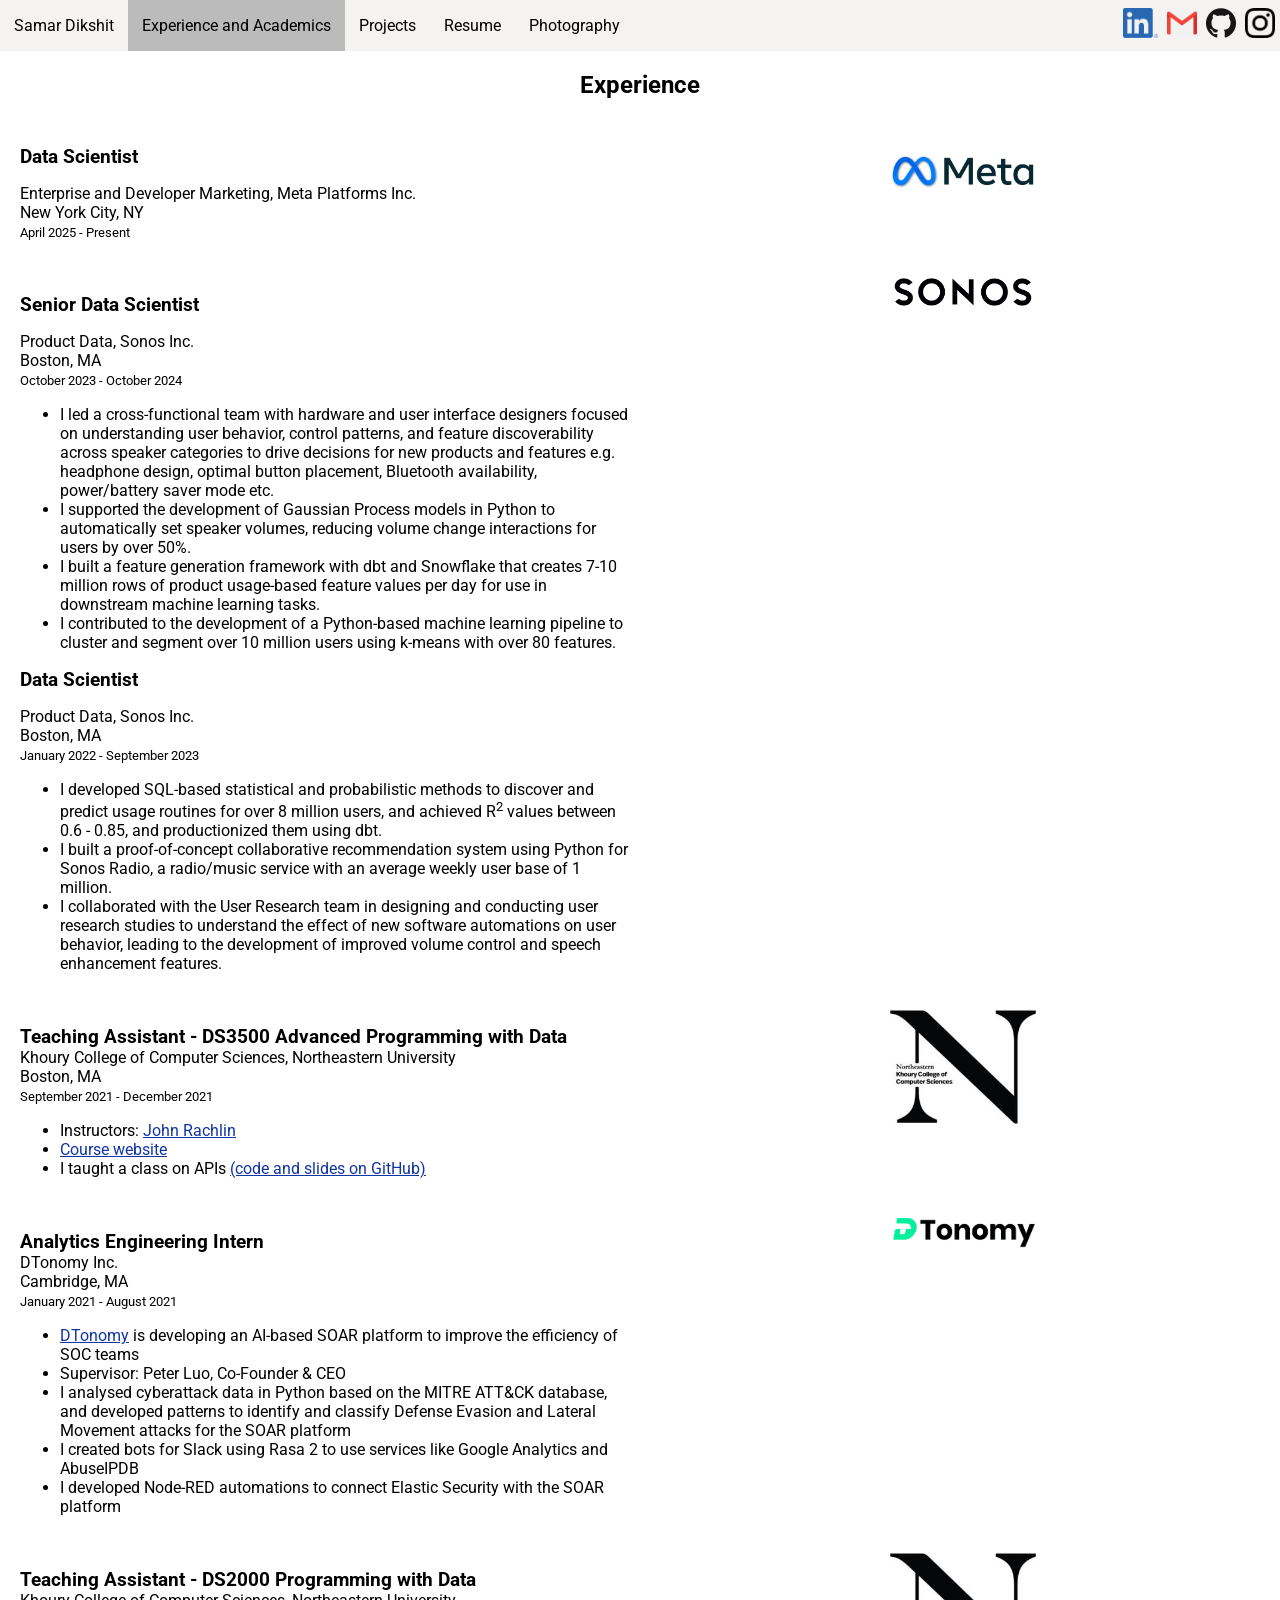
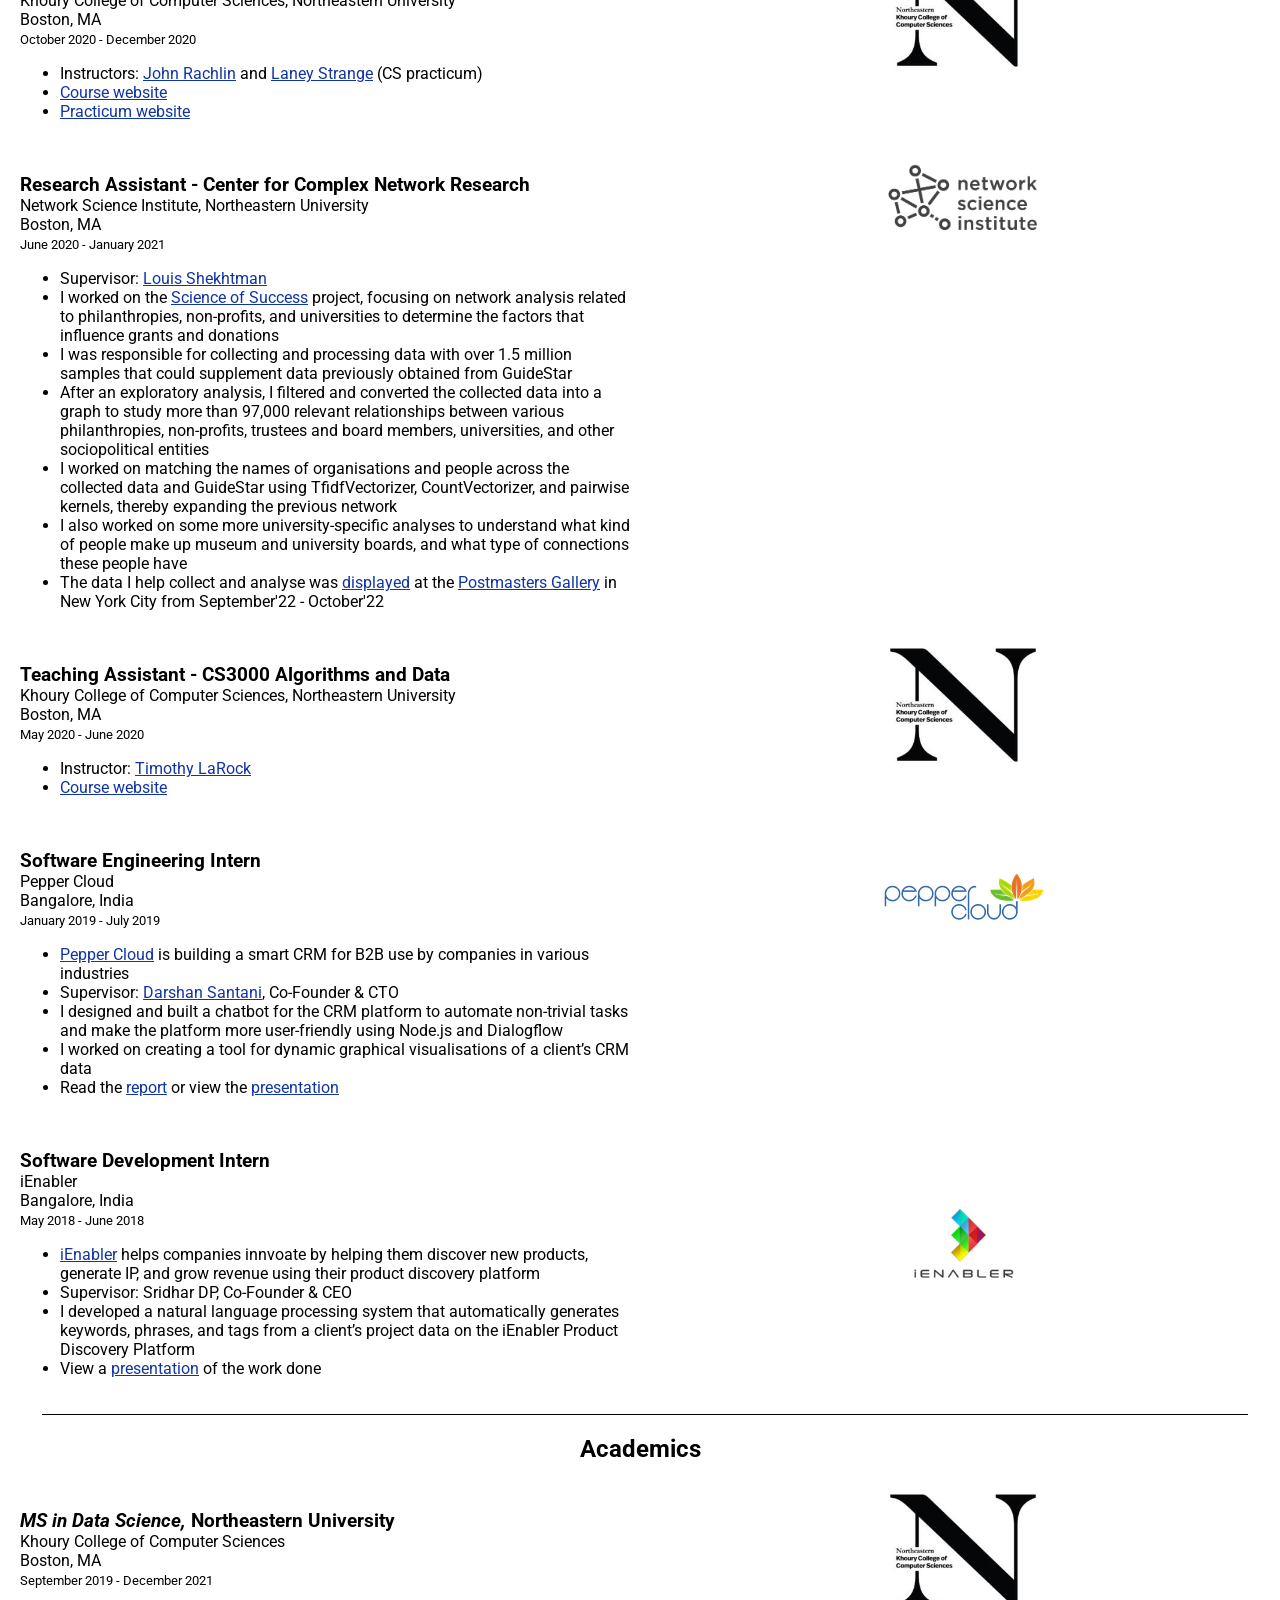
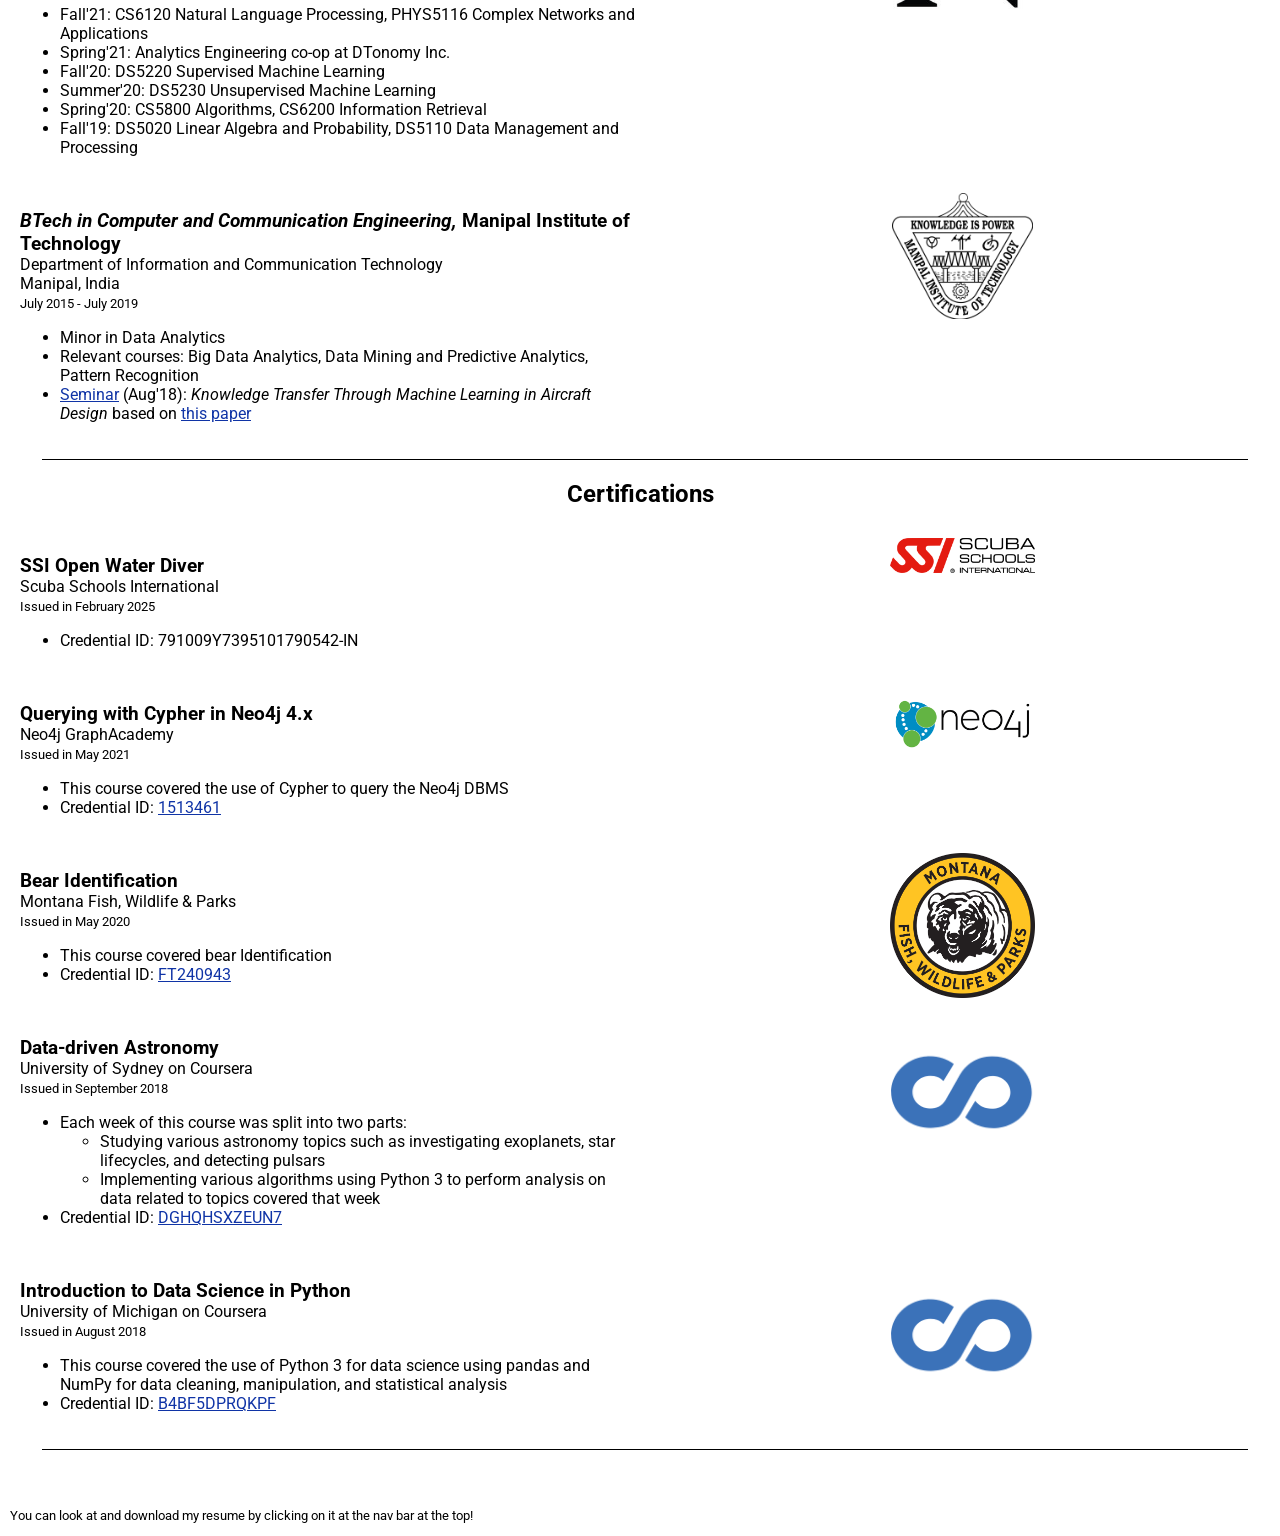
==== commit 000329b3: "logo fix" ====
--- a/exp.html
+++ b/exp.html
@@ -145,7 +145,7 @@
                        </p>
                    </div>
                    <div class="column">
-                       <img src="resources/sonos.png" alt="Sonos" style="width: 150px; display: block; margin-left: auto; margin-right: auto;">
+                       <img src="resources/meta.png" alt="Sonos" style="width: 150px; display: block; margin-left: auto; margin-right: auto;">
                    </div>
                </div>
                <div class="row">
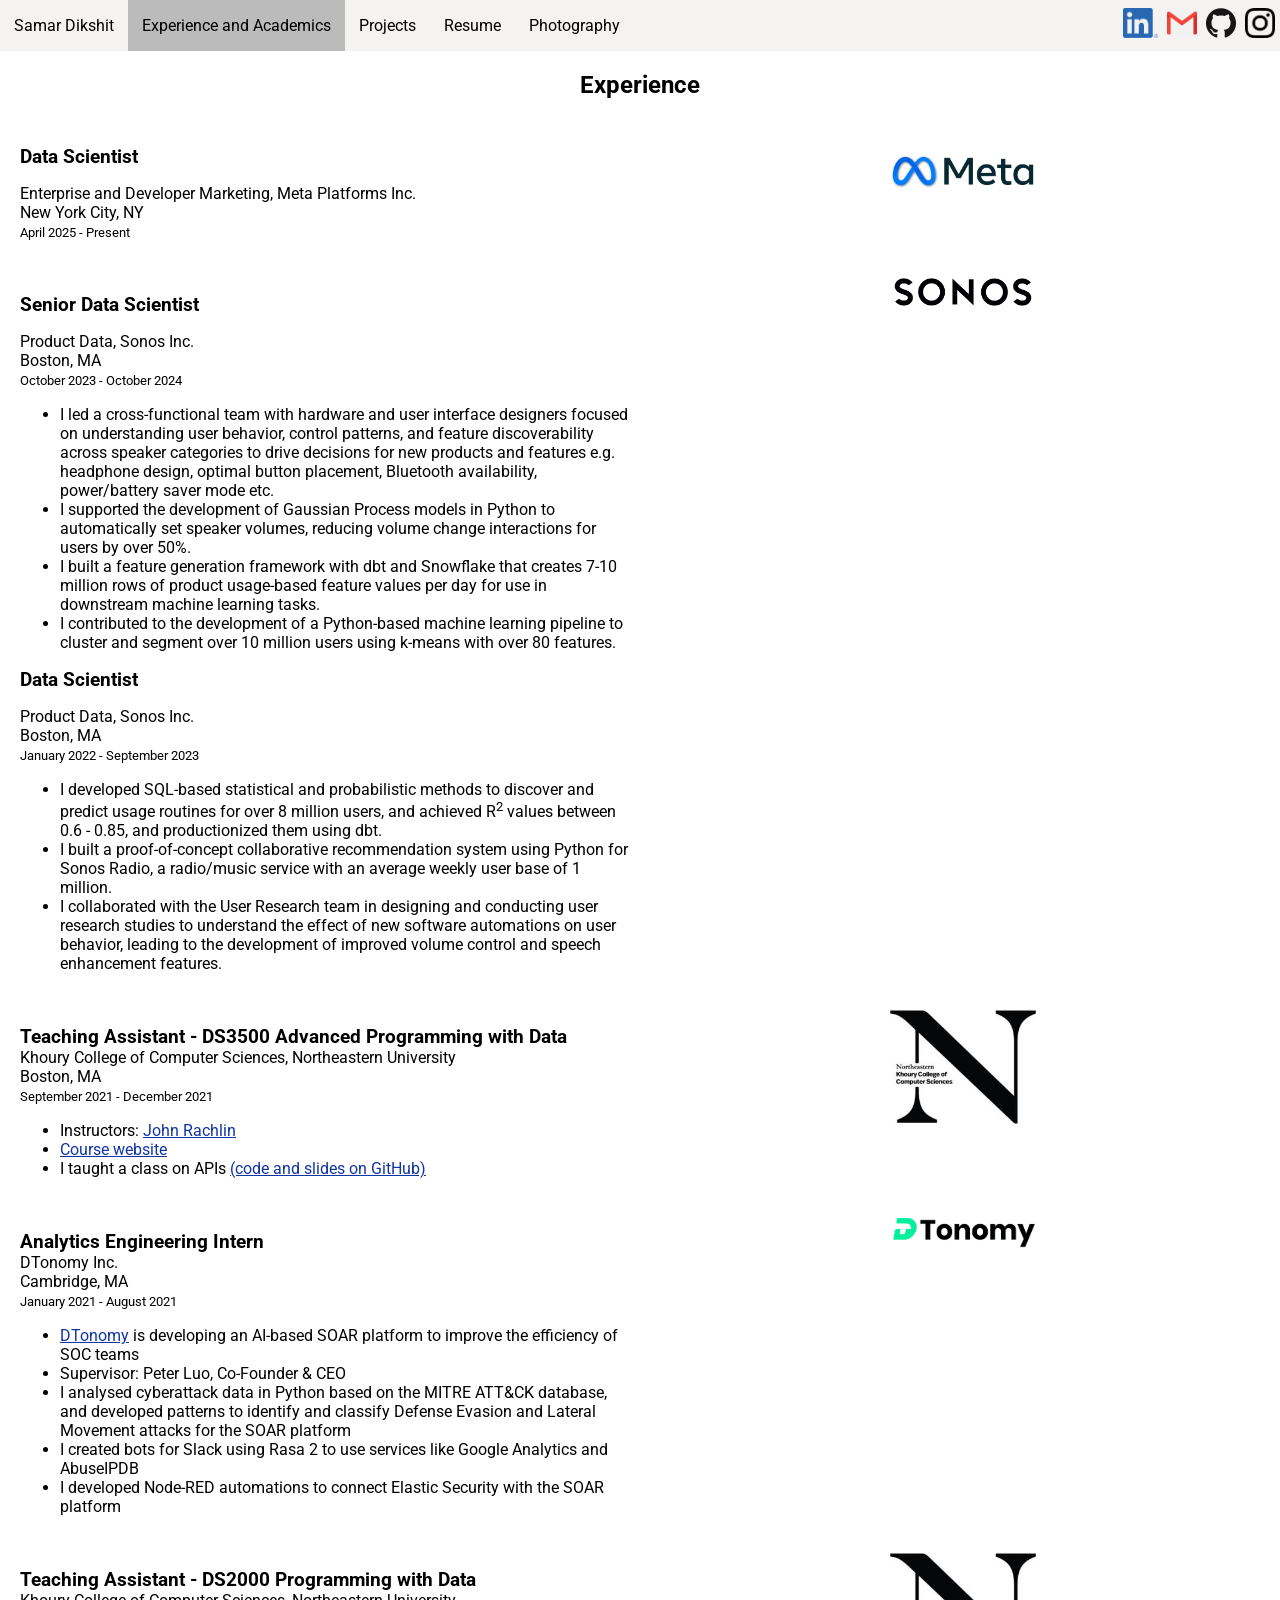
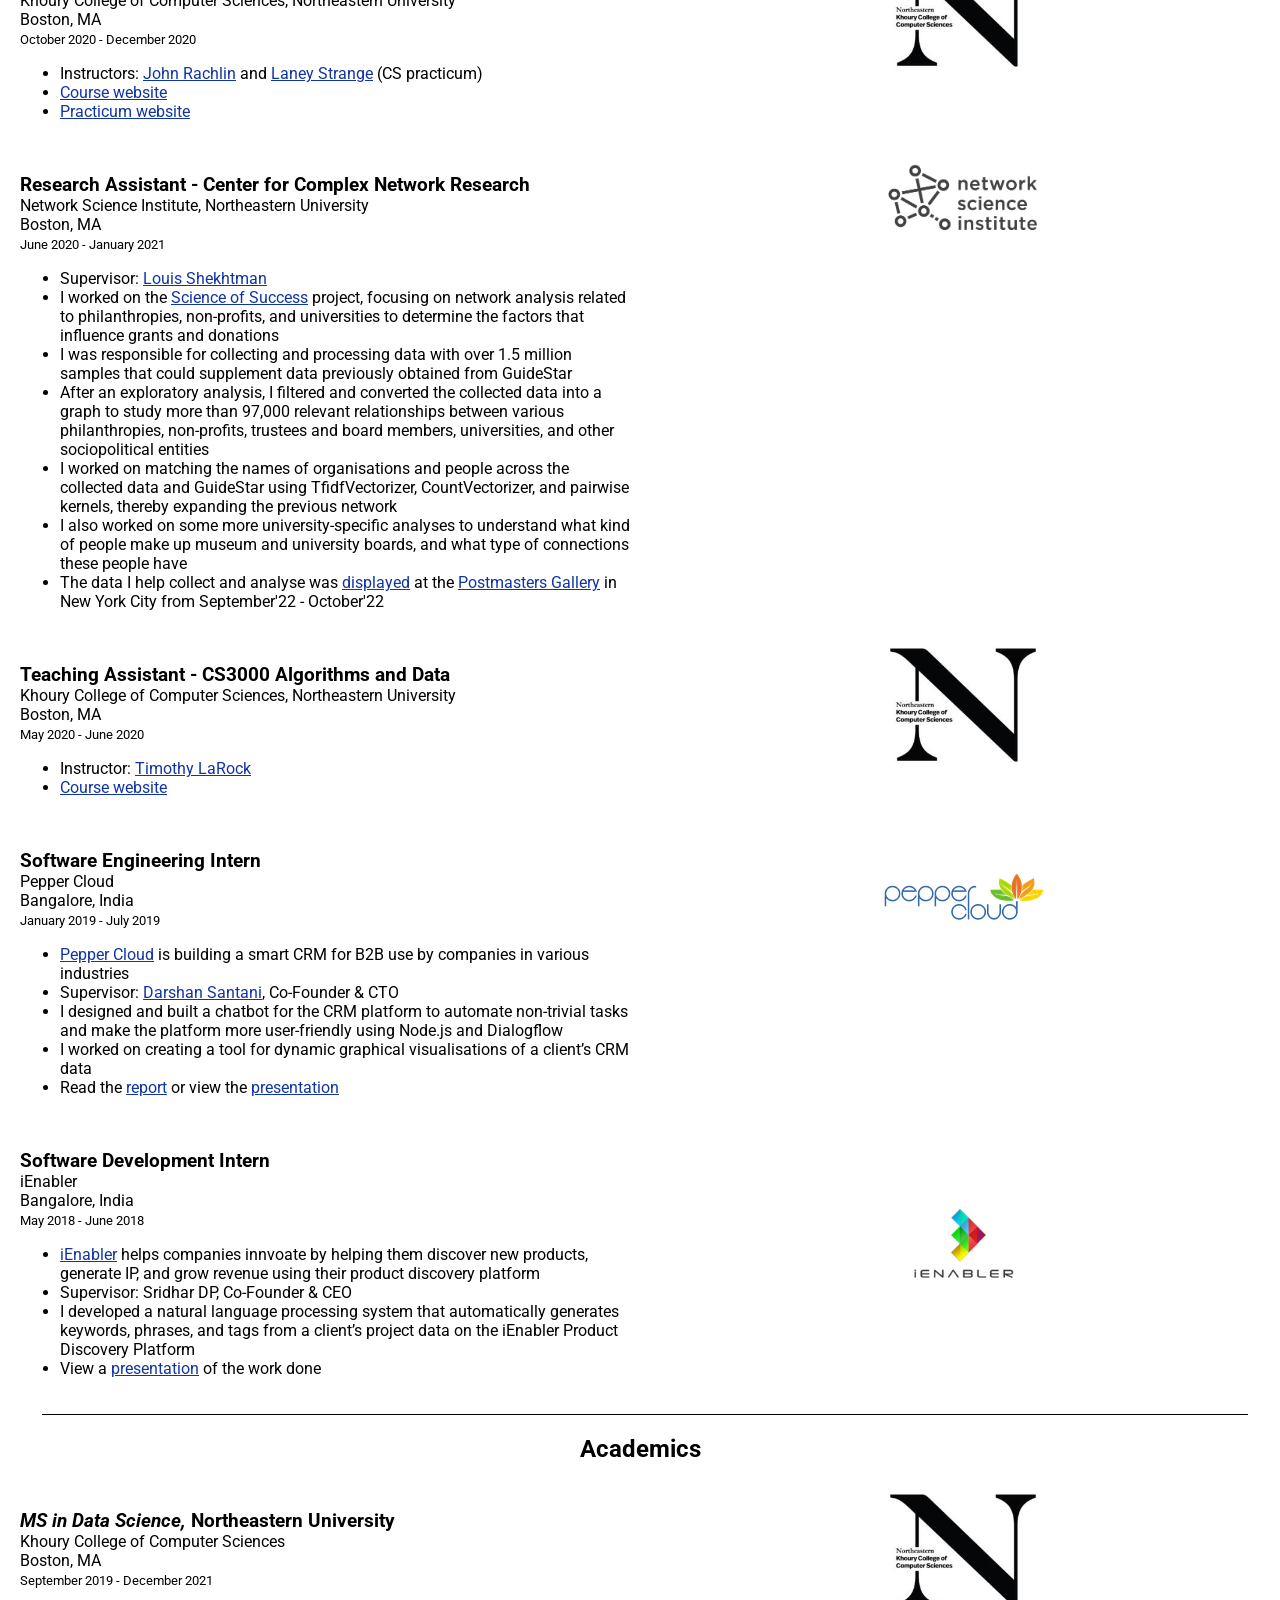
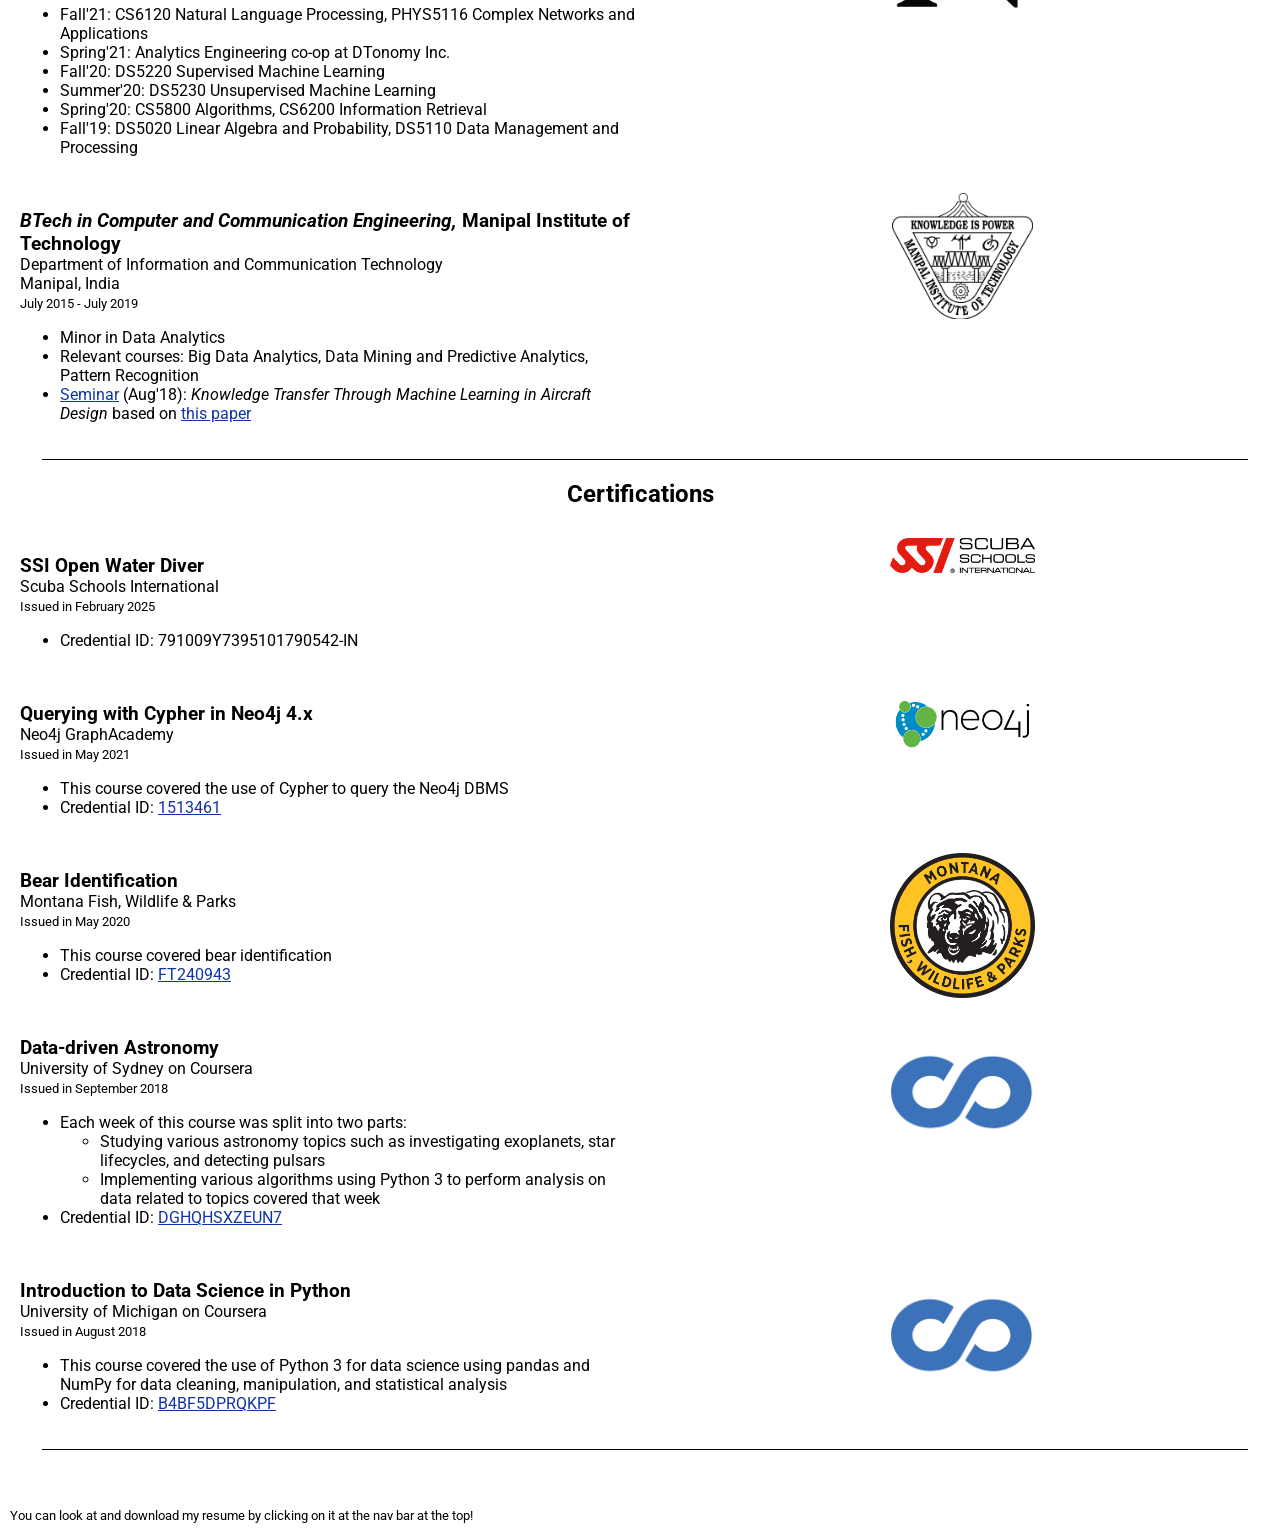
==== commit 986b54e0: "Dec'26 updates" ====
--- a/exp.html
+++ b/exp.html
@@ -386,7 +386,7 @@
                            <b class="text-title">Bear Identification</b><br>
                            Montana Fish, Wildlife & Parks<br><small>Issued in May 2020</small>
                            <ul class="text-data">
-                               <li>This course covered bear Identification</li>
+                               <li>This course covered bear identification</li>
                                <li>Credential ID: <a class="p-a" href="resources/BearIDCert.pdf" target="_blank">FT240943</a></li>
                            </ul>
                        </p>
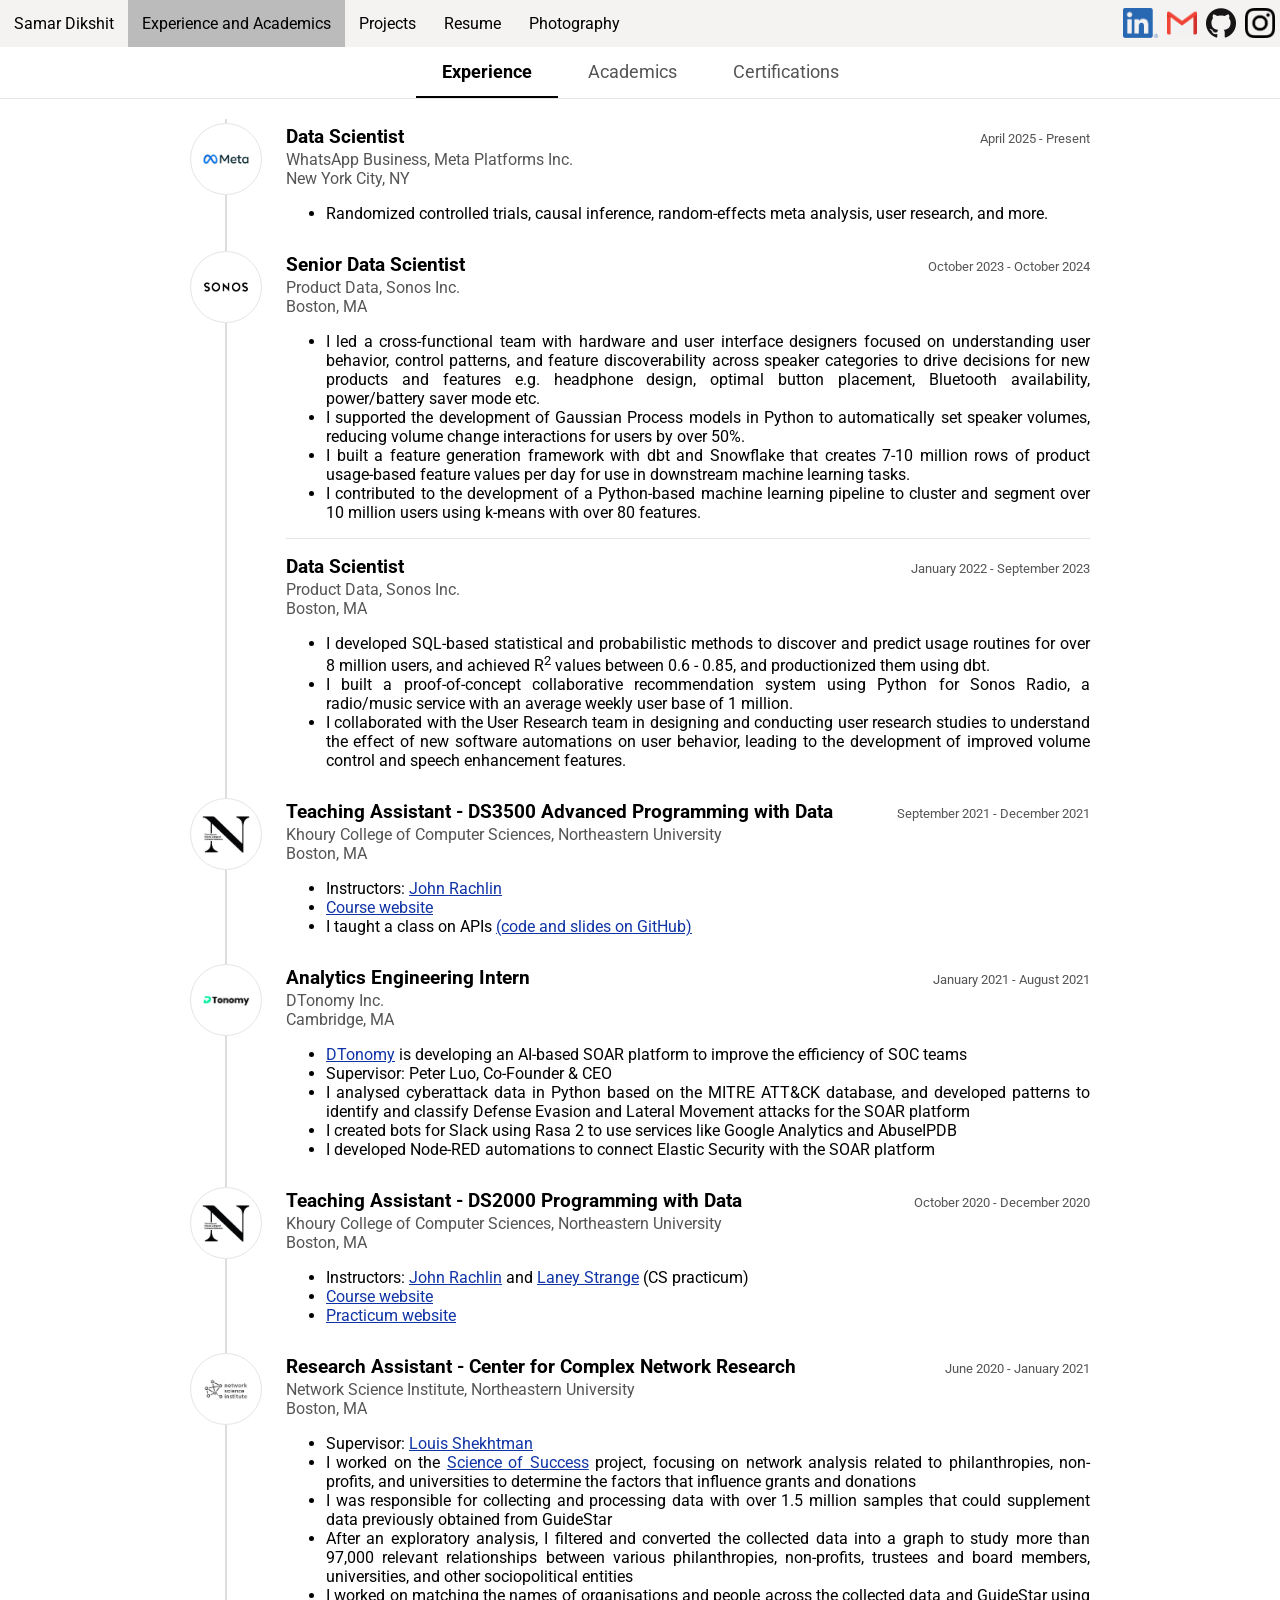
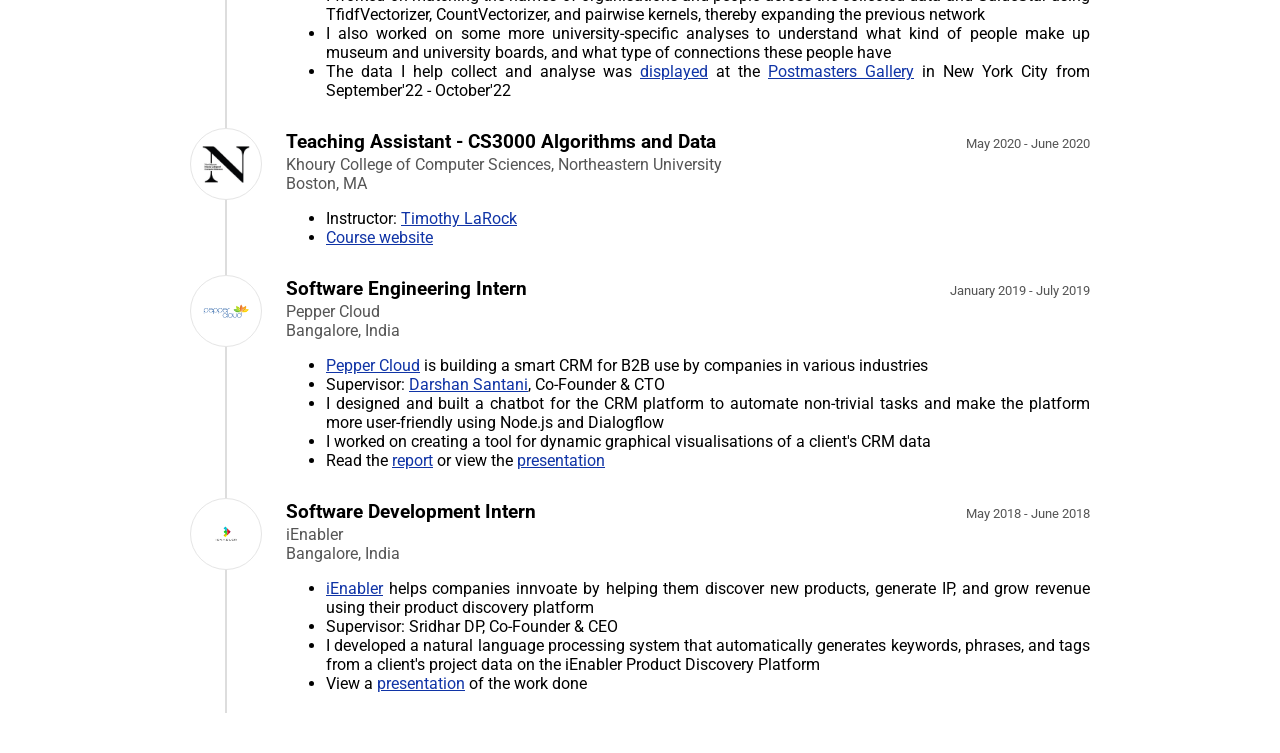
==== commit 3bf55fa0: "major design changes" ====
--- a/exp.html
+++ b/exp.html
@@ -1,439 +1,335 @@
 <!DOCTYPE html>
 <html>
-   <head>
-       <meta charset="utf-8">
-       <meta http-equiv="Content-Type" content="text/html; charset=utf-8">
-       <title>Samar Dikshit</title>
-       <link href="https://fonts.googleapis.com/css2?family=Roboto:wght@300&display=swap" rel="stylesheet">
-       <link href="favicon/apple-touch-icon.png" rel="apple-touch-icon" sizes="180x180">
-       <link href="favicon/favicon-32x32.png" rel="icon" type="image/png" sizes="32x32">
-       <link href="favicon/favicon-16x16.png" rel="icon" type="image/png" sizes="16x16">
-       <link href="favicon/site.webmanifest" rel="manifest">
-       <script src="https://ajax.googleapis.com/ajax/libs/jquery/3.4.1/jquery.min.js"></script>
-       <script src="https://maxcdn.bootstrapcdn.com/bootstrap/3.4.1/js/bootstrap.min.js"></script>
-       <style>
-           * {
-               box-sizing: border-box;
-           }
-           body {
-               margin: 0;
-           }
-           .column {
-               float: left;
-               width: 50%;
-               padding: 10px;
-           }
-           .header-img {
-               font-family: 'Roboto', sans-serif;
-               height: 30px;
-               margin-right: 5px;
-           }
-           img {
-               font-family: 'Roboto', sans-serif;
-           }
-           #main-content {
-               margin-top: 71.2px;
-           }
-           .main-sub-content {
-               margin-left: 10px;
-           }
-           .main-sub-content:after {
-               content: "";
-               display: block;
-               margin: 0 auto;
-               width: 95%;
-               padding-top: 10px;
-               border-bottom: 1px solid #000000;
-           }
-           #navbar {
-               list-style-type: none;
-               margin: 0;
-               padding: 0;
-               position: fixed;
-               top: 0;
-               width: 100%;
-               overflow: hidden;
-               background-color: #f5f2f2;
-           }
-           #nav-icons {
-               float: right;
-               margin-top: 8px;
-           }
-           .nav-opts {
-               float: left;
-           }
-           .nav-opts:hover {
-               background-color: #9c9c9c;
-               /* font-weight increases button width, text-shadow looks bad*/
-               /* font-weight: bold; */
-               /* text-shadow: 0px 0px 1px #000000; */
-           }
-           #nav-opts-home {
-               background-color: #bbbbbb;
-           }
-           #nav-opts-home:hover {
-               background-color: #9e9e9e;
-           }
-           .nav-a {
-               color: #000000;
-               display: block;
-               padding: 0px 14px;
-               text-align: center;
-               text-decoration: none;
-           }
-           .nav-text {
-               font-family: 'Roboto', sans-serif;
-           }
-           p {
-               font-family: 'Roboto', sans-serif;
-               /* text-align: justify;
-               text-justify: inter-word; */
-           }
-           .p-a {
-               color: #1034a6;
-           }
-           .p-a:visited {
-               color: #800080;
-           }  
-           .row:after {
-               content: "";
-               display: table;
-               clear: both;
-           }
-           .text-data {
-               font-family: 'Roboto', sans-serif;
-               font-size: medium;
-           }
-           .text-header {
-               font-family: 'Roboto', sans-serif;
-               text-align: center;
-           }
-           .text-title {
-               font-family: 'Roboto', sans-serif;
-               font-size: larger;
-           }
-       </style>
-   </head>
-   <body>
-       <div>
-           <nav>
-               <ul id="navbar">
-                   <li class="nav-opts"><a class="nav-a" href="index.html"><p class="nav-text">Samar Dikshit</p></a></li>
-                   <li class="nav-opts" id="nav-opts-home"><a class="nav-a" href="exp.html"><p class="nav-text">Experience and Academics</p></a></li>
-                   <li class="nav-opts"><a class="nav-a" href="projects.html"><p class="nav-text">Projects</p></a></li>
-                   <li class="nav-opts" data-toggle="tooltip" data-placement="bottom" title="Last update: Sept. 2024"><a class="nav-a" href="resources/Samar Dikshit Resume.pdf" target="_blank" ><p class="nav-text">Resume</p></a></li>
-                   <li class="nav-opts"><a class="nav-a" href="photography.html"><p class="nav-text">Photography</p></a></li>
-                   <li id="nav-icons">
-                       <a class="nav-icons-a" href="https://www.linkedin.com/in/samar-dikshit/" target="_blank"><img src="resources/linkedin.png" class="header-img" alt="LinkedIn"></a>
-                       <a class="nav-icons-a" href="mailto:samard05@gmail.com?cc=dikshit.s@northeastern.edu&subject=[From website] "><img src="resources/gmail2.png" class="header-img" alt="Email me"></a>
-                       <a class="nav-icons-a" href="https://github.com/samar14641" target="_blank"><img src="resources/github.png" class="header-img" alt="GitHub"></a>
-                       <a class="nav-icons-a" href="https://www.instagram.com/samar14641/" target="_blank"><img src="resources/insta.png" class="header-img" alt="Instagram"></a>
-                   </li>
-               </ul>
-           </nav>
-       </div>
-       <div id="main-content">
-           <h2 class="text-header">Experience</h2>
-           <div class="main-sub-content" id="expr-div">
-               <div class="row">
-                   <div class="column">
-                       <p>
-                           <b class="text-title">Data Scientist</b><br>
-                           <p>Enterprise and Developer Marketing, Meta Platforms Inc.<br>New York City, NY<br><small>April 2025 - Present</small></p>
-                           <ul class="text-data">
-                           </ul>
-                       </p>
-                   </div>
-                   <div class="column">
-                       <img src="resources/meta.png" alt="Sonos" style="width: 150px; display: block; margin-left: auto; margin-right: auto;">
-                   </div>
-               </div>
-               <div class="row">
-                   <div class="column">
-                       <p>
-                           <b class="text-title">Senior Data Scientist</b><br>
-                           <p>Product Data, Sonos Inc.<br>Boston, MA<br><small>October 2023 - October 2024</small></p>
-                           <ul class="text-data">
-                               <li>I led a cross-functional team with hardware and user interface designers focused on understanding user behavior, control patterns, and feature discoverability across speaker categories to drive decisions for new products and features e.g. headphone design, optimal button placement, Bluetooth availability, power/battery saver mode etc.</li>
-                               <li>I supported the development of Gaussian Process models in Python to automatically set speaker volumes, reducing volume change interactions for users by over 50%.</li>
-                               <li>I built a feature generation framework with dbt and Snowflake that creates 7-10 million rows of product usage-based feature values per day for use in downstream machine learning tasks.</li>
-                               <li>I contributed to the development of a Python-based machine learning pipeline to cluster and segment over 10 million users using k-means with over 80 features.</li>
-                           </ul>
-                           <b class="text-title">Data Scientist</b><br>
-                           <p>Product Data, Sonos Inc.<br>Boston, MA<br><small>January 2022 - September 2023</small></p>
-                           <ul class="text-data">
-                               <li>I developed SQL-based statistical and probabilistic methods to discover and predict usage routines for over 8 million users, and achieved R<sup>2</sup> values between 0.6 - 0.85, and productionized them using dbt.</li>
-                               <li>I built a proof-of-concept collaborative recommendation system using Python for Sonos Radio, a radio/music service with an average weekly user base of 1 million.</li>
-                               <li>I collaborated with the User Research team in designing and conducting user research studies to understand the effect of new software automations on user behavior, leading to the development of improved volume control and speech enhancement features.</li>
-                       </p>
-                   </div>
-                   <div class="column">
-                       <img src="resources/sonos.png" alt="Sonos" style="width: 150px; display: block; margin-left: auto; margin-right: auto;">
-                   </div>
-               </div>
-               <!-- <div class="row">
-                   <div class="column">
-                       <p>
-                           <b class="text-title">Data Scientist</b><br>
-                           Product Data, Sonos Inc.<br>Boston, MA<br><small>January 2022 - September 2023</small>
-                           <ul class="text-data">
-                               <li>A</li>
-                               <li>B</li>
-                               <li>C</li>
-                           </ul>
-                       </p>
-                   </div>
-                   <div class="column">
-                       <img src="resources/sonos.png" alt="Sonos" style="width: 150px; display: block; margin-left: auto; margin-right: auto;">
-                   </div>
-               </div> -->
-               <div class="row">
-                   <div class="column">
-                       <p>
-                           <b class="text-title">Teaching Assistant - DS3500 Advanced Programming with Data</b><br>
-                           Khoury College of Computer Sciences, Northeastern University<br>Boston, MA<br><small>September 2021 - December 2021</small>
-                           <ul class="text-data">
-                               <li>Instructors: <a class="p-a" href="https://www.ccs.neu.edu/home/rachlin/" target="_blank">John Rachlin</a></li>
-                               <li><a class="p-a" href="https://www.ccs.neu.edu/home/rachlin/python/ds3500/index.html" target="_blank">Course website</a></li>
-                               <li>I taught a class on APIs <a class="p-a", href="https://github.com/samar14641/api-ds3500", target="_blanks">(code and slides on GitHub)</a></li>
-                               <!-- <li>Office Hours: Tue 1500 - 1600, Thu 1000 - 1200, and Fri 1300 - 1500 Eastern on Zoom (link on Piazza)</li> -->
-                           </ul>
-                       </p>
-                   </div>
-                   <div class="column">
-                       <img src="resources/NEUCCIS.jpg" alt="NEU Monogram" style="width: 150px; display: block; margin-left: auto; margin-right: auto;">
-                   </div>
-               </div>
-               <div class="row">
-                   <div class="column">
-                       <p>
-                           <b class="text-title">Analytics Engineering Intern</b><br>
-                           DTonomy Inc.<br>Cambridge, MA<br><small>January 2021 - August 2021</small>
-                           <ul class="text-data">
-                               <li><a class="p-a" href="https://www.dtonomy.com/" target="_blank">DTonomy</a> is developing an AI-based SOAR platform to improve the efficiency of SOC teams</li>
-                               <li>Supervisor: Peter Luo, Co-Founder & CEO</li>
-                               <li>I analysed cyberattack data in Python based on the MITRE ATT&CK database, and developed patterns to identify and classify Defense Evasion and Lateral Movement attacks for the SOAR platform</li>
-                               <li>I created bots for Slack using Rasa 2 to use services like Google Analytics and AbuseIPDB</li>
-                               <li>I developed Node-RED automations to connect Elastic Security with the SOAR platform</li>
-                           </ul>
-                       </p>
-                   </div>
-                   <div class="column">
-                       <img src="resources/dtonomy.png" alt="DTonomy" style="width: 150px; display: block; margin-left: auto; margin-right: auto;">
-                   </div>
-               </div>
-               <div class="row">
-                   <div class="column">
-                       <p>
-                           <b class="text-title">Teaching Assistant - DS2000 Programming with Data</b><br>
-                           Khoury College of Computer Sciences, Northeastern University<br>Boston, MA<br><small>October 2020 - December 2020</small>
-                           <ul class="text-data">
-                               <li>Instructors: <a class="p-a" href="https://www.ccs.neu.edu/home/rachlin/" target="_blank">John Rachlin</a> and <a class="p-a" href="https://khoury.northeastern.edu/home/laney/" target="_blank">Laney Strange</a> (CS practicum)</li>
-                               <li><a class="p-a" href="https://www.ccs.neu.edu/home/rachlin/python/ds2000/" target="_blank">Course website</a></li>
-                               <li><a class="p-a" href="https://course.ccs.neu.edu/ds2001/cs/" target="_blank">Practicum website</a></li>
-                               <!-- <li>Office Hours: Mon and Fri 1600 - 1800 Eastern on Zoom (link on Piazza)</li> -->
-                           </ul>
-                       </p>
-                   </div>
-                   <div class="column">
-                       <img src="resources/NEUCCIS.jpg" alt="NEU Monogram" style="width: 150px; display: block; margin-left: auto; margin-right: auto;">
-                   </div>
-               </div>
-               <div class="row">
-                   <div class="column">
-                       <p>
-                           <b class="text-title">Research Assistant - Center for Complex Network Research</b><br>
-                           Network Science Institute, Northeastern University<br>Boston, MA<br><small>June 2020 - January 2021</small>
-                           <ul class="text-data">
-                               <li>Supervisor: <a class="p-a" href="https://www.barabasilab.com/people/louis-shekhtman" target="_blank">Louis Shekhtman</a></li>
-                               <li>I worked on the <a class="p-a" href="https://www.barabasilab.com/projects" target="_blank">Science of Success</a> project, focusing on network analysis related to philanthropies, non-profits, and universities to determine the factors that influence grants and donations</li>
-                               <li>I was responsible for collecting and processing data with over 1.5 million samples that could supplement data previously obtained from GuideStar</li>
-                               <li>After an exploratory analysis, I filtered and converted the collected data into a graph to study more than 97,000 relevant relationships between various philanthropies, non-profits, trustees and board members, universities, and other sociopolitical entities</li>
-                               <li>I worked on matching the names of organisations and people across the collected data and GuideStar using TfidfVectorizer, CountVectorizer, and pairwise kernels, thereby expanding the previous network</li>
-                               <li>I also worked on some more university-specific analyses to understand what kind of people make up museum and university boards, and what type of connections these people have</li>
-                               <li>The data I help collect and analyse was <a class="p-a" href="https://mobile.twitter.com/BarabasiLab/status/1579849749523357696" target="_blank">displayed</a> at the <a class="p-a" href="https://www.postmastersart.com/archive/barablab22/barablab22_direct.html" target="_blank">Postmasters Gallery</a> in New York City from September'22 - October'22</li>
-                           </ul>
-                       </p>
-                   </div>
-                   <div class="column">
-                       <img src="resources/netsci.png" alt="NEU NetSci" style="width: 170px; display: block; margin-left: auto; margin-right: auto;">
-                   </div>
-               </div>
-               <div class="row">
-                   <div class="column">
-                       <p>
-                           <b class="text-title">Teaching Assistant - CS3000 Algorithms and Data</b><br>
-                           Khoury College of Computer Sciences, Northeastern University<br>Boston, MA<br><small>May 2020 - June 2020</small>
-                           <ul class="text-data">
-                               <li>Instructor: <a class="p-a" href="https://tlarock.github.io/" target="_blank">Timothy LaRock</a></li>
-                               <li><a class="p-a" href="https://tlarock.github.io/teaching/cs3000/syllabus.html" target="_blank">Course website</a></li>
-                               <!-- <li>Office Hours: Wed 1500 - 1600 Eastern and Fri 1100 - 1200 Eastern on Zoom (link on Piazza)</li> -->
-                           </ul>
-                       </p>
-                   </div>
-                   <div class="column">
-                       <img src="resources/NEUCCIS.jpg" alt="NEU Monogram" style="width: 150px; display: block; margin-left: auto; margin-right: auto;">
-                   </div>
-               </div>
-               <div class="row">
-                   <div class="column">
-                       <p>
-                           <b class="text-title">Software Engineering Intern</b><br>
-                           Pepper Cloud<br>Bangalore, India<br><small>January 2019 - July 2019</small>
-                           <ul class="text-data">
-                               <li><a class="p-a" href="https://peppercloud.com/" target="_blank">Pepper Cloud</a> is building a smart CRM for B2B use by companies in various industries</li>
-                               <li>Supervisor: <a class="p-a" href="https://dsantani.github.io/" target="_blank">Darshan Santani</a>, Co-Founder & CTO</li>
-                               <li>I designed and built a chatbot for the CRM platform to automate non-trivial tasks and make the platform more user-friendly using Node.js and Dialogflow</li>
-                               <li>I worked on creating a tool for dynamic graphical visualisations of a client’s CRM data</li>
-                               <li>Read the <a class="p-a" href="resources/Pepper Cloud Report.pdf" target="_blank">report</a> or view the <a class="p-a" href="resources/Pepper Cloud PPT.pdf" target="_blank">presentation</a></li>
-                           </ul>
-                       </p>
-                   </div>
-                   <div class="column">
-                       <img src="resources/peppercloud.png" alt="Pepper Cloud logo" style="display: block; margin-left: auto; margin-right: auto;">
-                   </div>
-                 </div>
-                 <div class="row">
-                   <div class="column">
-                       <p>
-                           <b class="text-title">Software Development Intern</b><br>
-                           iEnabler<br>Bangalore, India<br><small>May 2018 - June 2018</small>
-                           <ul class="text-data">
-                               <li><a class="p-a" href="https://www.ienabler.co/" target="_blank">iEnabler</a> helps companies innvoate by helping them discover new products, generate IP, and grow revenue using their product discovery platform</li>
-                               <li>Supervisor: Sridhar DP, Co-Founder & CEO</li>
-                               <li>I developed a natural language processing system that automatically generates keywords, phrases, and tags from a client’s project data on the iEnabler Product Discovery Platform</li>
-                               <li>View a <a class="p-a" href="resources/iEnabler PPT.pdf" target="_blank">presentation</a> of the work done</li>
-                           </ul>
-                       </p>
-                   </div>
-                   <div class="column">
-                       <img src="resources/ienabler.png" alt="iEnabler logo" style="height: 230px; width: 230px; display: block; margin-left: auto; margin-right: auto;">
-                   </div>
-               </div>
-           </div>
-           <h2 class="text-header">Academics</h2>
-           <div class="main-sub-content" id="acad-div">
-               <div class="row">
-                   <div class="column">
-                       <p>
-                           <b class="text-title"><em>MS in Data Science, </em>Northeastern University</b><br>
-                           Khoury College of Computer Sciences<br>Boston, MA<br><small>September 2019 - December 2021</small>
-                           <ul class="text-data">
-                               <li>Fall'21: CS6120 Natural Language Processing, PHYS5116 Complex Networks and Applications</li>
-                               <li>Spring'21: Analytics Engineering co-op at DTonomy Inc.</li>
-                               <li>Fall'20: DS5220 Supervised Machine Learning</li>
-                               <li>Summer'20: DS5230 Unsupervised Machine Learning</li>
-                               <li>Spring'20: CS5800 Algorithms, CS6200 Information Retrieval</li>
-                               <li>Fall'19: DS5020 Linear Algebra and Probability, DS5110 Data Management and Processing</li>
-                           </ul>
-                       </p>
-                   </div>
-                   <div class="column">
-                       <img src="resources/NEUCCIS.jpg" alt="NEU Monogram" style="width: 150px; display: block; margin-left: auto; margin-right: auto;">
-                   </div>
-               </div>
-               <div class="row">
-                   <div class="column">
-                       <p>
-                           <b class="text-title"><em>BTech in Computer and Communication Engineering, </em>Manipal Institute of Technology</b><br>
-                           Department of Information and Communication Technology<br>Manipal, India<br><small>July 2015 - July 2019</small>
-                           <ul class="text-data">
-                               <li>Minor in Data Analytics</li>
-                               <li>Relevant courses: Big Data Analytics, Data Mining and Predictive Analytics, Pattern Recognition</li>
-                               <li><a class="p-a" href="resources/CCE Seminar.pdf" target="_blank">Seminar</a> (Aug'18): <em>Knowledge Transfer Through Machine Learning in Aircraft Design</em> based on <a class="p-a" href="https://ieeexplore.ieee.org/document/8065136" target="_blank">this paper</a></li>
-                           </ul>
-                       </p>
-                   </div>
-                   <div class="column">
-                       <img src="resources/manipal.png" alt="Manipal logo" style="height: 126px; display: block; margin-left: auto; margin-right: auto;">
-                   </div>
-               </div>
-           </div>
-           <h2 class="text-header">Certifications</h2>
-           <div class="main-sub-content" id="certi-div">
-               <div class="row">
-                   <div class="column">
-                       <p>
-                           <b class="text-title">SSI Open Water Diver</b><br>
-                           Scuba Schools International<br><small>Issued in February 2025</small>
-                           <ul class="text-data">
-                               <li>Credential ID: 791009Y7395101790542-IN</a></li>
-                           </ul>
-                       </p>
-                   </div>
-                   <div class="column">
-                       <img src="resources/SSI.png" alt="SSI logo" style="width: 145px;display: block; margin-left: auto; margin-right: auto;">
-                   </div>
-               </div>
-               <div class="row">
-                   <div class="column">
-                       <p>
-                           <b class="text-title">Querying with Cypher in Neo4j 4.x</b><br>
-                           Neo4j GraphAcademy<br><small>Issued in May 2021</small>
-                           <ul class="text-data">
-                               <li>This course covered the use of Cypher to query the Neo4j DBMS</li>
-                               <li>Credential ID: <a class="p-a" href="resources/queryingWithCypherInNeo4j4x.pdf" target="_blank">1513461</a></li>
-                           </ul>
-                       </p>
-                   </div>
-                   <div class="column">
-                       <img src="resources/neo4j.png" alt="Neo4j logo" style="width: 145px;display: block; margin-left: auto; margin-right: auto;">
-                   </div>
-               </div>
-               <div class="row">
-                   <div class="column">
-                       <p>
-                           <b class="text-title">Bear Identification</b><br>
-                           Montana Fish, Wildlife & Parks<br><small>Issued in May 2020</small>
-                           <ul class="text-data">
-                               <li>This course covered bear identification</li>
-                               <li>Credential ID: <a class="p-a" href="resources/BearIDCert.pdf" target="_blank">FT240943</a></li>
-                           </ul>
-                       </p>
-                   </div>
-                   <div class="column">
-                       <img src="resources/fwp-logo.svg" alt="MT FWP logo" style="width: 145px;display: block; margin-left: auto; margin-right: auto;">
-                   </div>
-               </div>
-               <div class="row">
-                   <div class="column">
-                       <p>
-                           <b class="text-title">Data-driven Astronomy</b><br>
-                           University of Sydney on Coursera<br><small>Issued in September 2018</small>
-                           <ul class="text-data">
-                               <li>
-                                   Each week of this course was split into two parts:
-                                   <ul>
-                                       <li>Studying various astronomy topics such as investigating exoplanets, star lifecycles, and detecting pulsars</li>
-                                       <li>Implementing various algorithms using Python 3 to perform analysis on data related to topics covered that week</li>
-                                   </ul>
-                               </li>
-                               <li>Credential ID: <a class="p-a" href="https://www.coursera.org/account/accomplishments/verify/DGHQHSXZEUN7" target="_blank">DGHQHSXZEUN7</a></li>
-                           </ul>
-                       </p>
-                   </div>
-                   <div class="column">
-                       <img src="resources/coursera.png" alt="Coursera logo" style="height: 145px; width: 145px; display: block; margin-left: auto; margin-right: auto;">
-                   </div>
-               </div>
-               <div class="row">
-                   <div class="column">
-                       <p>
-                           <b class="text-title">Introduction to Data Science in Python</b><br>
-                           University of Michigan on Coursera<br><small>Issued in August 2018</small>
-                           <ul class="text-data">
-                               <li>This course covered the use of Python 3 for data science using pandas and NumPy for data cleaning, manipulation, and statistical analysis</li>
-                               <li>Credential ID: <a class="p-a" href="https://www.coursera.org/account/accomplishments/verify/B4BF5DPRQKPF" target="_blank">B4BF5DPRQKPF</a></li>
-                           </ul>
-                       </p>
-                   </div>
-                   <div class="column">
-                       <!-- <img src="resources/umich.png" alt="UMich logo" style="height: 100px; width: 140px; display: block; margin-left: auto; margin-right: auto;"> -->
-                       <img src="resources/coursera.png" alt="Coursera logo" style="height: 145px; width: 145px; display: block; margin-left: auto; margin-right: auto;">
-                   </div>
-               </div>
-           </div>
-           <p style="margin-left: 10px; font-size: small;"><br><br><br>You can look at and download my resume by clicking on it at the nav bar at the top!</p>
-       </div>
-   </body>
-</html>+    <head>
+        <meta charset="utf-8">
+        <meta http-equiv="Content-Type" content="text/html; charset=utf-8">
+        <meta name="viewport" content="width=device-width, initial-scale=1">
+        <title>Samar Dikshit</title>
+        <link href="https://fonts.googleapis.com/css2?family=Roboto:wght@300&display=swap" rel="stylesheet">
+        <link href="favicon/apple-touch-icon.png" rel="apple-touch-icon" sizes="180x180">
+        <link href="favicon/favicon-32x32.png" rel="icon" type="image/png" sizes="32x32">
+        <link href="favicon/favicon-16x16.png" rel="icon" type="image/png" sizes="16x16">
+        <link href="favicon/site.webmanifest" rel="manifest">
+        <link href="css/main.css" rel="stylesheet">
+        <link href="css/exp.css" rel="stylesheet">
+        <script src="https://ajax.googleapis.com/ajax/libs/jquery/3.4.1/jquery.min.js"></script>
+        <script src="https://maxcdn.bootstrapcdn.com/bootstrap/3.4.1/js/bootstrap.min.js"></script>
+    </head>
+    <body>
+        <div>
+            <nav>
+                <ul id="navbar">
+                    <li class="nav-opts"><a class="nav-a" href="index.html"><span class="nav-text">Samar Dikshit</span></a></li>
+                    <li class="nav-opts" id="nav-opts-home"><a class="nav-a" href="exp.html"><span class="nav-text">Experience and Academics</span></a></li>
+                    <li class="nav-opts"><a class="nav-a" href="projects.html"><span class="nav-text">Projects</span></a></li>
+                    <li class="nav-opts" data-toggle="tooltip" data-placement="bottom" title="Last update: Sept. 2024"><a class="nav-a" href="resources/pdfs/Samar Dikshit Resume.pdf" target="_blank" ><span class="nav-text">Resume</span></a></li>
+                    <li class="nav-opts"><a class="nav-a" href="photography.html"><span class="nav-text">Photography</span></a></li>
+                    <li id="nav-icons">
+                        <a class="nav-icons-a" href="https://www.linkedin.com/in/samar-dikshit/" target="_blank"><img src="resources/logos_png/linkedin.png" class="header-img" alt="LinkedIn"></a>
+                        <a class="nav-icons-a" href="mailto:samard05@gmail.com?cc=dikshit.s@northeastern.edu&subject=[From website] "><img src="resources/logos_png/gmail2.png" class="header-img" alt="Email me"></a>
+                        <a class="nav-icons-a" href="https://github.com/samar14641" target="_blank"><img src="resources/logos_png/github.png" class="header-img" alt="GitHub"></a>
+                        <a class="nav-icons-a" href="https://www.instagram.com/samar14641/" target="_blank"><img src="resources/logos_png/insta.png" class="header-img" alt="Instagram"></a>
+                    </li>
+                </ul>
+            </nav>
+        </div>
+        <div id="main-content">
+            <div class="exp-tabs" role="tablist">
+                <button type="button" class="exp-tab active" role="tab" aria-selected="true" aria-controls="exp-panel-expr" id="exp-tab-expr" data-target="exp-panel-expr">Experience</button>
+                <button type="button" class="exp-tab" role="tab" aria-selected="false" aria-controls="exp-panel-acad" id="exp-tab-acad" data-target="exp-panel-acad">Academics</button>
+                <button type="button" class="exp-tab" role="tab" aria-selected="false" aria-controls="exp-panel-certi" id="exp-tab-certi" data-target="exp-panel-certi">Certifications</button>
+            </div>
+
+            <div class="exp-panel" id="exp-panel-expr" role="tabpanel" aria-labelledby="exp-tab-expr">
+                <div class="timeline">
+                    <div class="timeline-item">
+                        <div class="timeline-marker"><img src="resources/logos_png/meta.png" alt="Meta"></div>
+                        <div class="timeline-content">
+                            <div class="timeline-role">
+                                <div class="timeline-role-head">
+                                    <p class="text-title">Data Scientist</p>
+                                    <span class="timeline-date">April 2025 - Present</span>
+                                </div>
+                                <p class="timeline-org">WhatsApp Business, Meta Platforms Inc.<br>New York City, NY</p>
+                                <ul class="text-data">
+                                    <li>Randomized controlled trials, causal inference, random-effects meta analysis, user research, and more.</li>
+                                </ul>
+                            </div>
+                        </div>
+                    </div>
+                    <div class="timeline-item">
+                        <div class="timeline-marker"><img src="resources/logos_png/sonos.png" alt="Sonos"></div>
+                        <div class="timeline-content">
+                            <div class="timeline-role">
+                                <div class="timeline-role-head">
+                                    <p class="text-title">Senior Data Scientist</p>
+                                    <span class="timeline-date">October 2023 - October 2024</span>
+                                </div>
+                                <p class="timeline-org">Product Data, Sonos Inc.<br>Boston, MA</p>
+                                <ul class="text-data">
+                                    <li>I led a cross-functional team with hardware and user interface designers focused on understanding user behavior, control patterns, and feature discoverability across speaker categories to drive decisions for new products and features e.g. headphone design, optimal button placement, Bluetooth availability, power/battery saver mode etc.</li>
+                                    <li>I supported the development of Gaussian Process models in Python to automatically set speaker volumes, reducing volume change interactions for users by over 50%.</li>
+                                    <li>I built a feature generation framework with dbt and Snowflake that creates 7-10 million rows of product usage-based feature values per day for use in downstream machine learning tasks.</li>
+                                    <li>I contributed to the development of a Python-based machine learning pipeline to cluster and segment over 10 million users using k-means with over 80 features.</li>
+                                </ul>
+                            </div>
+                            <div class="timeline-role">
+                                <div class="timeline-role-head">
+                                    <p class="text-title">Data Scientist</p>
+                                    <span class="timeline-date">January 2022 - September 2023</span>
+                                </div>
+                                <p class="timeline-org">Product Data, Sonos Inc.<br>Boston, MA</p>
+                                <ul class="text-data">
+                                    <li>I developed SQL-based statistical and probabilistic methods to discover and predict usage routines for over 8 million users, and achieved R<sup>2</sup> values between 0.6 - 0.85, and productionized them using dbt.</li>
+                                    <li>I built a proof-of-concept collaborative recommendation system using Python for Sonos Radio, a radio/music service with an average weekly user base of 1 million.</li>
+                                    <li>I collaborated with the User Research team in designing and conducting user research studies to understand the effect of new software automations on user behavior, leading to the development of improved volume control and speech enhancement features.</li>
+                                </ul>
+                            </div>
+                        </div>
+                    </div>
+                    <div class="timeline-item">
+                        <div class="timeline-marker"><img src="resources/logos_png/NEUCCIS.jpg" alt="NEU Monogram"></div>
+                        <div class="timeline-content">
+                            <div class="timeline-role">
+                                <div class="timeline-role-head">
+                                    <p class="text-title">Teaching Assistant - DS3500 Advanced Programming with Data</p>
+                                    <span class="timeline-date">September 2021 - December 2021</span>
+                                </div>
+                                <p class="timeline-org">Khoury College of Computer Sciences, Northeastern University<br>Boston, MA</p>
+                                <ul class="text-data">
+                                    <li>Instructors: <a class="p-a" href="https://www.ccs.neu.edu/home/rachlin/" target="_blank">John Rachlin</a></li>
+                                    <li><a class="p-a" href="https://www.ccs.neu.edu/home/rachlin/python/ds3500/index.html" target="_blank">Course website</a></li>
+                                    <li>I taught a class on APIs <a class="p-a" href="https://github.com/samar14641/api-ds3500" target="_blank">(code and slides on GitHub)</a></li>
+                                </ul>
+                            </div>
+                        </div>
+                    </div>
+                    <div class="timeline-item">
+                        <div class="timeline-marker"><img src="resources/logos_png/dtonomy.png" alt="DTonomy"></div>
+                        <div class="timeline-content">
+                            <div class="timeline-role">
+                                <div class="timeline-role-head">
+                                    <p class="text-title">Analytics Engineering Intern</p>
+                                    <span class="timeline-date">January 2021 - August 2021</span>
+                                </div>
+                                <p class="timeline-org">DTonomy Inc.<br>Cambridge, MA</p>
+                                <ul class="text-data">
+                                    <li><a class="p-a" href="https://www.dtonomy.com/" target="_blank">DTonomy</a> is developing an AI-based SOAR platform to improve the efficiency of SOC teams</li>
+                                    <li>Supervisor: Peter Luo, Co-Founder & CEO</li>
+                                    <li>I analysed cyberattack data in Python based on the MITRE ATT&CK database, and developed patterns to identify and classify Defense Evasion and Lateral Movement attacks for the SOAR platform</li>
+                                    <li>I created bots for Slack using Rasa 2 to use services like Google Analytics and AbuseIPDB</li>
+                                    <li>I developed Node-RED automations to connect Elastic Security with the SOAR platform</li>
+                                </ul>
+                            </div>
+                        </div>
+                    </div>
+                    <div class="timeline-item">
+                        <div class="timeline-marker"><img src="resources/logos_png/NEUCCIS.jpg" alt="NEU Monogram"></div>
+                        <div class="timeline-content">
+                            <div class="timeline-role">
+                                <div class="timeline-role-head">
+                                    <p class="text-title">Teaching Assistant - DS2000 Programming with Data</p>
+                                    <span class="timeline-date">October 2020 - December 2020</span>
+                                </div>
+                                <p class="timeline-org">Khoury College of Computer Sciences, Northeastern University<br>Boston, MA</p>
+                                <ul class="text-data">
+                                    <li>Instructors: <a class="p-a" href="https://www.ccs.neu.edu/home/rachlin/" target="_blank">John Rachlin</a> and <a class="p-a" href="https://khoury.northeastern.edu/home/laney/" target="_blank">Laney Strange</a> (CS practicum)</li>
+                                    <li><a class="p-a" href="https://www.ccs.neu.edu/home/rachlin/python/ds2000/" target="_blank">Course website</a></li>
+                                    <li><a class="p-a" href="https://course.ccs.neu.edu/ds2001/cs/" target="_blank">Practicum website</a></li>
+                                </ul>
+                            </div>
+                        </div>
+                    </div>
+                    <div class="timeline-item">
+                        <div class="timeline-marker"><img src="resources/logos_png/netsci.png" alt="NEU NetSci"></div>
+                        <div class="timeline-content">
+                            <div class="timeline-role">
+                                <div class="timeline-role-head">
+                                    <p class="text-title">Research Assistant - Center for Complex Network Research</p>
+                                    <span class="timeline-date">June 2020 - January 2021</span>
+                                </div>
+                                <p class="timeline-org">Network Science Institute, Northeastern University<br>Boston, MA</p>
+                                <ul class="text-data">
+                                    <li>Supervisor: <a class="p-a" href="https://www.barabasilab.com/people/louis-shekhtman" target="_blank">Louis Shekhtman</a></li>
+                                    <li>I worked on the <a class="p-a" href="https://www.barabasilab.com/projects" target="_blank">Science of Success</a> project, focusing on network analysis related to philanthropies, non-profits, and universities to determine the factors that influence grants and donations</li>
+                                    <li>I was responsible for collecting and processing data with over 1.5 million samples that could supplement data previously obtained from GuideStar</li>
+                                    <li>After an exploratory analysis, I filtered and converted the collected data into a graph to study more than 97,000 relevant relationships between various philanthropies, non-profits, trustees and board members, universities, and other sociopolitical entities</li>
+                                    <li>I worked on matching the names of organisations and people across the collected data and GuideStar using TfidfVectorizer, CountVectorizer, and pairwise kernels, thereby expanding the previous network</li>
+                                    <li>I also worked on some more university-specific analyses to understand what kind of people make up museum and university boards, and what type of connections these people have</li>
+                                    <li>The data I help collect and analyse was <a class="p-a" href="https://mobile.twitter.com/BarabasiLab/status/1579849749523357696" target="_blank">displayed</a> at the <a class="p-a" href="https://www.postmastersart.com/archive/barablab22/barablab22_direct.html" target="_blank">Postmasters Gallery</a> in New York City from September'22 - October'22</li>
+                                </ul>
+                            </div>
+                        </div>
+                    </div>
+                    <div class="timeline-item">
+                        <div class="timeline-marker"><img src="resources/logos_png/NEUCCIS.jpg" alt="NEU Monogram"></div>
+                        <div class="timeline-content">
+                            <div class="timeline-role">
+                                <div class="timeline-role-head">
+                                    <p class="text-title">Teaching Assistant - CS3000 Algorithms and Data</p>
+                                    <span class="timeline-date">May 2020 - June 2020</span>
+                                </div>
+                                <p class="timeline-org">Khoury College of Computer Sciences, Northeastern University<br>Boston, MA</p>
+                                <ul class="text-data">
+                                    <li>Instructor: <a class="p-a" href="https://tlarock.github.io/" target="_blank">Timothy LaRock</a></li>
+                                    <li><a class="p-a" href="https://tlarock.github.io/teaching/cs3000/syllabus.html" target="_blank">Course website</a></li>
+                                </ul>
+                            </div>
+                        </div>
+                    </div>
+                    <div class="timeline-item">
+                        <div class="timeline-marker"><img src="resources/logos_png/peppercloud.png" alt="Pepper Cloud logo"></div>
+                        <div class="timeline-content">
+                            <div class="timeline-role">
+                                <div class="timeline-role-head">
+                                    <p class="text-title">Software Engineering Intern</p>
+                                    <span class="timeline-date">January 2019 - July 2019</span>
+                                </div>
+                                <p class="timeline-org">Pepper Cloud<br>Bangalore, India</p>
+                                <ul class="text-data">
+                                    <li><a class="p-a" href="https://peppercloud.com/" target="_blank">Pepper Cloud</a> is building a smart CRM for B2B use by companies in various industries</li>
+                                    <li>Supervisor: <a class="p-a" href="https://dsantani.github.io/" target="_blank">Darshan Santani</a>, Co-Founder & CTO</li>
+                                    <li>I designed and built a chatbot for the CRM platform to automate non-trivial tasks and make the platform more user-friendly using Node.js and Dialogflow</li>
+                                    <li>I worked on creating a tool for dynamic graphical visualisations of a client's CRM data</li>
+                                    <li>Read the <a class="p-a" href="resources/pdfs/Pepper Cloud Report.pdf" target="_blank">report</a> or view the <a class="p-a" href="resources/pdfs/Pepper Cloud PPT.pdf" target="_blank">presentation</a></li>
+                                </ul>
+                            </div>
+                        </div>
+                    </div>
+                    <div class="timeline-item">
+                        <div class="timeline-marker"><img src="resources/logos_png/ienabler.png" alt="iEnabler logo"></div>
+                        <div class="timeline-content">
+                            <div class="timeline-role">
+                                <div class="timeline-role-head">
+                                    <p class="text-title">Software Development Intern</p>
+                                    <span class="timeline-date">May 2018 - June 2018</span>
+                                </div>
+                                <p class="timeline-org">iEnabler<br>Bangalore, India</p>
+                                <ul class="text-data">
+                                    <li><a class="p-a" href="https://www.ienabler.co/" target="_blank">iEnabler</a> helps companies innvoate by helping them discover new products, generate IP, and grow revenue using their product discovery platform</li>
+                                    <li>Supervisor: Sridhar DP, Co-Founder & CEO</li>
+                                    <li>I developed a natural language processing system that automatically generates keywords, phrases, and tags from a client's project data on the iEnabler Product Discovery Platform</li>
+                                    <li>View a <a class="p-a" href="resources/pdfs/iEnabler PPT.pdf" target="_blank">presentation</a> of the work done</li>
+                                </ul>
+                            </div>
+                        </div>
+                    </div>
+                </div>
+            </div>
+
+            <div class="exp-panel" id="exp-panel-acad" role="tabpanel" aria-labelledby="exp-tab-acad" hidden>
+                <div class="timeline">
+                    <div class="timeline-item">
+                        <div class="timeline-marker"><img src="resources/logos_png/NEUCCIS.jpg" alt="NEU Monogram"></div>
+                        <div class="timeline-content">
+                            <div class="timeline-role">
+                                <div class="timeline-role-head">
+                                    <p class="text-title"><em>MS in Data Science, </em>Northeastern University</p>
+                                    <span class="timeline-date">September 2019 - December 2021</span>
+                                </div>
+                                <p class="timeline-org">Khoury College of Computer Sciences<br>Boston, MA</p>
+                                <ul class="text-data">
+                                    <li>Fall'21: CS6120 Natural Language Processing, PHYS5116 Complex Networks and Applications</li>
+                                    <li>Spring'21: Analytics Engineering co-op at DTonomy Inc.</li>
+                                    <li>Fall'20: DS5220 Supervised Machine Learning</li>
+                                    <li>Summer'20: DS5230 Unsupervised Machine Learning</li>
+                                    <li>Spring'20: CS5800 Algorithms, CS6200 Information Retrieval</li>
+                                    <li>Fall'19: DS5020 Linear Algebra and Probability, DS5110 Data Management and Processing</li>
+                                </ul>
+                            </div>
+                        </div>
+                    </div>
+                    <div class="timeline-item">
+                        <div class="timeline-marker"><img src="resources/logos_png/manipal.png" alt="Manipal logo"></div>
+                        <div class="timeline-content">
+                            <div class="timeline-role">
+                                <div class="timeline-role-head">
+                                    <p class="text-title"><em>BTech in Computer and Communication Engineering, </em>Manipal Institute of Technology</p>
+                                    <span class="timeline-date">July 2015 - July 2019</span>
+                                </div>
+                                <p class="timeline-org">Department of Information and Communication Technology<br>Manipal, India</p>
+                                <ul class="text-data">
+                                    <li>Minor in Data Analytics</li>
+                                    <li>Relevant courses: Big Data Analytics, Data Mining and Predictive Analytics, Pattern Recognition</li>
+                                    <li><a class="p-a" href="resources/pdfs/CCE Seminar.pdf" target="_blank">Seminar</a> (Aug'18): <em>Knowledge Transfer Through Machine Learning in Aircraft Design</em> based on <a class="p-a" href="https://ieeexplore.ieee.org/document/8065136" target="_blank">this paper</a></li>
+                                </ul>
+                            </div>
+                        </div>
+                    </div>
+                </div>
+            </div>
+
+            <div class="exp-panel" id="exp-panel-certi" role="tabpanel" aria-labelledby="exp-tab-certi" hidden>
+                <div class="cert-grid">
+                    <div class="cert-card">
+                        <div class="cert-head">
+                            <img class="cert-logo" src="resources/logos_png/SSI.png" alt="SSI logo">
+                            <div class="cert-body">
+                                <p class="text-title">SSI Open Water Diver</p>
+                                <p class="cert-org">Scuba Schools International</p>
+                                <p class="cert-date">Issued in February 2025</p>
+                            </div>
+                        </div>
+                        <ul class="text-data cert-credential">
+                            <li>Credential ID: 791009Y7395101790542-IN</li>
+                        </ul>
+                    </div>
+                    <div class="cert-card">
+                        <div class="cert-head">
+                            <img class="cert-logo" src="resources/logos_png/neo4j.png" alt="Neo4j logo">
+                            <div class="cert-body">
+                                <p class="text-title">Querying with Cypher in Neo4j 4.x</p>
+                                <p class="cert-org">Neo4j GraphAcademy</p>
+                                <p class="cert-date">Issued in May 2021</p>
+                            </div>
+                        </div>
+                        <ul class="text-data cert-credential">
+                            <li>Credential ID: <a class="p-a" href="resources/pdfs/queryingWithCypherInNeo4j4x.pdf" target="_blank">1513461</a></li>
+                        </ul>
+                    </div>
+                    <div class="cert-card">
+                        <div class="cert-head">
+                            <img class="cert-logo" src="resources/logos_png/fwp-logo.svg" alt="MT FWP logo">
+                            <div class="cert-body">
+                                <p class="text-title">Bear Identification</p>
+                                <p class="cert-org">Montana Fish, Wildlife & Parks</p>
+                                <p class="cert-date">Issued in May 2020</p>
+                            </div>
+                        </div>
+                        <ul class="text-data cert-credential">
+                            <li>Credential ID: <a class="p-a" href="resources/pdfs/BearIDCert.pdf" target="_blank">FT240943</a></li>
+                        </ul>
+                    </div>
+                    <div class="cert-card">
+                        <div class="cert-head">
+                            <img class="cert-logo" src="resources/logos_png/coursera.png" alt="Coursera logo">
+                            <div class="cert-body">
+                                <p class="text-title">Data-driven Astronomy</p>
+                                <p class="cert-org">University of Sydney on Coursera</p>
+                                <p class="cert-date">Issued in September 2018</p>
+                            </div>
+                        </div>
+                        <ul class="text-data cert-credential">
+                            <li>Credential ID: <a class="p-a" href="https://www.coursera.org/account/accomplishments/verify/DGHQHSXZEUN7" target="_blank">DGHQHSXZEUN7</a></li>
+                        </ul>
+                    </div>
+                    <div class="cert-card">
+                        <div class="cert-head">
+                            <img class="cert-logo" src="resources/logos_png/coursera.png" alt="Coursera logo">
+                            <div class="cert-body">
+                                <p class="text-title">Intro to Data Science in Python</p>
+                                <p class="cert-org">University of Michigan on Coursera</p>
+                                <p class="cert-date">Issued in August 2018</p>
+                            </div>
+                        </div>
+                        <ul class="text-data cert-credential">
+                            <li>Credential ID: <a class="p-a" href="https://www.coursera.org/account/accomplishments/verify/B4BF5DPRQKPF" target="_blank">B4BF5DPRQKPF</a></li>
+                        </ul>
+                    </div>
+                </div>
+            </div>
+        </div>
+        <script src="js/main.js"></script>
+        <script src="js/exp.js"></script>
+    </body>
+</html>
--- a/css/main.css
+++ b/css/main.css
@@ -0,0 +1,255 @@
+* {
+    box-sizing: border-box;
+}
+
+body {
+    margin: 0;
+}
+
+p {
+    font-family: 'Roboto', sans-serif;
+    text-align: left;
+}
+
+.text-header {
+    font-family: 'Roboto', sans-serif;
+    text-align: center;
+}
+
+.p-a {
+    color: #1034a6;
+}
+
+.p-a:visited {
+    color: #800080;
+}
+
+/* Navbar */
+
+#navbar {
+    position: fixed;
+    top: 0;
+    left: 0;
+    list-style-type: none;
+    margin: 0;
+    padding: 0;
+    overflow: hidden;
+    width: 100%;
+    z-index: 1000;
+    background-color: #f5f2f2;
+}
+
+.nav-opts {
+    float: left;
+}
+
+.nav-opts:hover {
+    background-color: #9c9c9c;
+}
+
+#nav-opts-home {
+    background-color: #bbbbbb;
+}
+
+#nav-opts-home:hover {
+    background-color: #9e9e9e;
+}
+
+.nav-a {
+    color: #000000;
+    display: block;
+    padding: 14px;
+    text-align: center;
+    text-decoration: none;
+}
+
+.nav-text {
+    font-family: 'Roboto', sans-serif;
+}
+
+#nav-icons {
+    float: right;
+    margin-top: 8px;
+}
+
+.header-img {
+    font-family: 'Roboto', sans-serif;
+    height: 30px;
+    margin-right: 5px;
+}
+
+/* Bio section (index.html) */
+
+#empty-div {
+    margin-top: 60px;
+}
+
+#bio-div {
+    margin: 0 auto;
+    width: 65%;
+}
+
+.column {
+    float: left;
+    width: 50%;
+    padding: 10px;
+    text-align: center;
+}
+
+#face-img {
+    border-radius: 50%;
+    margin-top: 80px;
+    width: 220px;
+}
+
+.img-p {
+    position: absolute;
+    width: 20px;
+}
+
+#bio-content:after {
+    content: attr(data-updated-label);
+    font-family: 'Roboto', sans-serif;
+    font-size: xx-small;
+    text-align: right;
+    display: block;
+    margin: 0 auto;
+    width: 95%;
+    padding-top: 10px;
+    border-bottom: 1px solid #000000;
+}
+
+/* ---------------------------------------------------------------
+   Sub-page content (exp.html, projects.html)
+   --------------------------------------------------------------- */
+
+.row:after {
+    content: "";
+    display: table;
+    clear: both;
+}
+
+.text-title {
+    font-family: 'Roboto', sans-serif;
+    font-size: larger;
+}
+
+.text-data,
+.text-data ul {
+    font-family: 'Roboto', sans-serif;
+    font-size: medium;
+    text-align: justify;
+    text-justify: inter-word;
+}
+
+.entry-logo {
+    display: block;
+    margin: 0 auto;
+    width: 150px;
+    max-width: 100%;
+    height: auto;
+}
+
+.entry-logo--lg {
+    width: 170px;
+}
+
+.entry-logo--xl {
+    width: 230px;
+}
+
+.footnote {
+    margin-left: 10px;
+    font-size: small;
+}
+
+/* Only the Experience / Academics / Certifications sections get a
+   divider, drawn once after the whole group, not per entry. */
+
+.main-sub-content {
+    margin-left: 10px;
+}
+
+.main-sub-content:after {
+    content: "";
+    display: block;
+    margin: 0 auto;
+    width: 95%;
+    padding-top: 10px;
+    border-bottom: 1px solid #000000;
+}
+
+/* Projects listing */
+
+#proj-div {
+    margin-bottom: 10px;
+    margin-left: 10px;
+    width: 75%;
+}
+
+#proj-div p,
+#proj-div ul {
+    font-family: 'Roboto', sans-serif;
+    text-align: justify;
+    text-justify: inter-word;
+}
+
+.proj-content:after {
+    content: "";
+    display: block;
+    margin: 0 auto;
+    width: 95%;
+    padding-top: 10px;
+    border-bottom: 1px solid #000000;
+}
+
+/* ---------------------------------------------------------------
+   Mobile: the float/fixed-width layout above overflows and clips
+   on narrow screens, so collapse it to a single stacked column.
+   --------------------------------------------------------------- */
+
+@media (max-width: 640px) {
+    #navbar {
+        overflow: visible;
+    }
+
+    .nav-opts,
+    #nav-icons {
+        float: none;
+        width: 100%;
+        text-align: center;
+    }
+
+    #bio-div {
+        width: 92%;
+    }
+
+    .column {
+        float: none;
+        width: 100%;
+    }
+
+    #face-img {
+        margin-top: 20px;
+        width: 160px;
+        max-width: 60%;
+    }
+
+    #bio-content:after {
+        text-align: center;
+    }
+
+    .main-sub-content {
+        margin-left: 0;
+    }
+
+    #proj-div {
+        width: 92%;
+        margin-left: 0;
+    }
+
+    #proj-div p,
+    #proj-div ul {
+        text-align: left;
+    }
+}
--- a/css/exp.css
+++ b/css/exp.css
@@ -0,0 +1,252 @@
+/* ---------------------------------------------------------------
+   exp.html only.
+   Layered on top of main.css: reuses the shared reset, fonts,
+   nav, .p-a link colors, .text-header, .text-title, and
+   .text-data rules, and only adds the new layout pieces
+   (tab bar, timeline, certification grid).
+   --------------------------------------------------------------- */
+
+:root {
+    --exp-line: #dddddd;
+    --exp-border: #e5e5e5;
+    --exp-meta: #555555;
+}
+
+/* Mini nav: tab bar that swaps which section is shown, instead of
+   one long scrolling page. js/exp.js toggles [hidden] on the
+   matching .exp-panel and .active on the matching .exp-tab.
+   The bar itself is frozen just below the main site nav (using
+   --nav-height, set by js/main.js) so it stays reachable while a
+   long panel (e.g. Experience) is scrolled. --tabs-height is the
+   bar's own rendered height, set by js/exp.js, so .exp-panel
+   can reserve exactly enough space to clear it. */
+
+.exp-tabs {
+    position: fixed;
+    top: var(--nav-height, 60px);
+    left: 0;
+    width: 100%;
+    z-index: 500;
+    display: flex;
+    justify-content: center;
+    gap: 4px;
+    background-color: #ffffff;
+    border-bottom: 1px solid var(--exp-border);
+}
+
+.exp-tab {
+    padding: 14px 26px;
+    background: none;
+    border: none;
+    border-bottom: 2px solid transparent;
+    font-family: 'Roboto', sans-serif;
+    font-size: 18px;
+    color: var(--exp-meta);
+    cursor: pointer;
+}
+
+.exp-tab:hover {
+    color: #000000;
+}
+
+.exp-tab.active {
+    color: #000000;
+    font-weight: bold;
+    border-bottom-color: #000000;
+}
+
+.exp-panel {
+    margin-top: calc(var(--tabs-height, 54px) + 20px);
+}
+
+/* Timeline (Experience / Academics) */
+
+.timeline {
+    position: relative;
+    max-width: 900px;
+    margin: 10px auto 40px;
+    padding: 4px 0;
+}
+
+.timeline::before {
+    content: "";
+    position: absolute;
+    top: 0;
+    bottom: 0;
+    left: 35px;
+    width: 2px;
+    background-color: var(--exp-line);
+}
+
+.timeline-item {
+    position: relative;
+    padding-left: 96px;
+    margin-bottom: 28px;
+}
+
+.timeline-item:last-child {
+    margin-bottom: 0;
+}
+
+.timeline-marker {
+    position: absolute;
+    top: 0;
+    left: 0;
+    width: 72px;
+    height: 72px;
+    border-radius: 50%;
+    background-color: #ffffff;
+    border: 1px solid var(--exp-border);
+    display: flex;
+    align-items: center;
+    justify-content: center;
+    overflow: hidden;
+}
+
+.timeline-marker img {
+    max-width: 68%;
+    max-height: 68%;
+    object-fit: contain;
+}
+
+.timeline-content {
+    padding-top: 2px;
+}
+
+.timeline-role + .timeline-role {
+    margin-top: 16px;
+    padding-top: 16px;
+    border-top: 1px solid var(--exp-border);
+}
+
+.timeline-role-head {
+    display: flex;
+    align-items: baseline;
+    flex-wrap: wrap;
+    column-gap: 12px;
+}
+
+.timeline-date {
+    margin-left: auto;
+    white-space: nowrap;
+    color: var(--exp-meta);
+    font-family: 'Roboto', sans-serif;
+    font-size: 13px;
+}
+
+.timeline-content .text-title {
+    display: block;
+    margin: 0 0 2px;
+    font-weight: bold;
+}
+
+.timeline-org {
+    margin: 0 0 10px;
+    color: var(--exp-meta);
+    font-family: 'Roboto', sans-serif;
+    font-size: medium;
+}
+
+/* Certifications grid */
+
+.cert-grid {
+    display: flex;
+    flex-wrap: wrap;
+    justify-content: center;
+    gap: 16px;
+    max-width: 900px;
+    margin: 10px auto 40px;
+}
+
+.cert-card {
+    display: flex;
+    flex-direction: column;
+    gap: 10px;
+    flex: 0 1 270px;
+    border: 1px solid var(--exp-border);
+    border-radius: 8px;
+    padding: 14px 16px;
+}
+
+.cert-head {
+    display: flex;
+    align-items: center;
+    gap: 14px;
+}
+
+.cert-logo {
+    width: 48px;
+    height: 48px;
+    flex-shrink: 0;
+    object-fit: contain;
+}
+
+.cert-body {
+    min-width: 0;
+}
+
+.cert-body .text-title {
+    display: block;
+    margin: 0 0 2px;
+    font-weight: bold;
+    line-height: 1.25;
+    min-height: 2.5em;
+}
+
+.cert-org,
+.cert-date {
+    margin: 0 0 6px;
+    color: var(--exp-meta);
+    font-family: 'Roboto', sans-serif;
+    font-size: small;
+}
+
+.cert-credential {
+    margin: 0;
+    padding-left: 0;
+    list-style: none;
+    text-align: left;
+}
+
+.cert-credential li {
+    overflow-wrap: break-word;
+}
+
+@media (max-width: 640px) {
+    .exp-tab {
+        padding: 12px 14px;
+        font-size: 16px;
+    }
+
+    .timeline::before {
+        left: 27px;
+    }
+
+    .timeline-item {
+        padding-left: 72px;
+    }
+
+    .timeline-marker {
+        width: 56px;
+        height: 56px;
+    }
+
+    .timeline-date {
+        margin-left: 0;
+    }
+
+    .cert-card {
+        flex: 1 1 100%;
+        align-items: center;
+        text-align: center;
+    }
+
+    .cert-head {
+        flex-direction: column;
+        align-items: center;
+    }
+
+    .cert-credential {
+        text-align: center;
+    }
+}
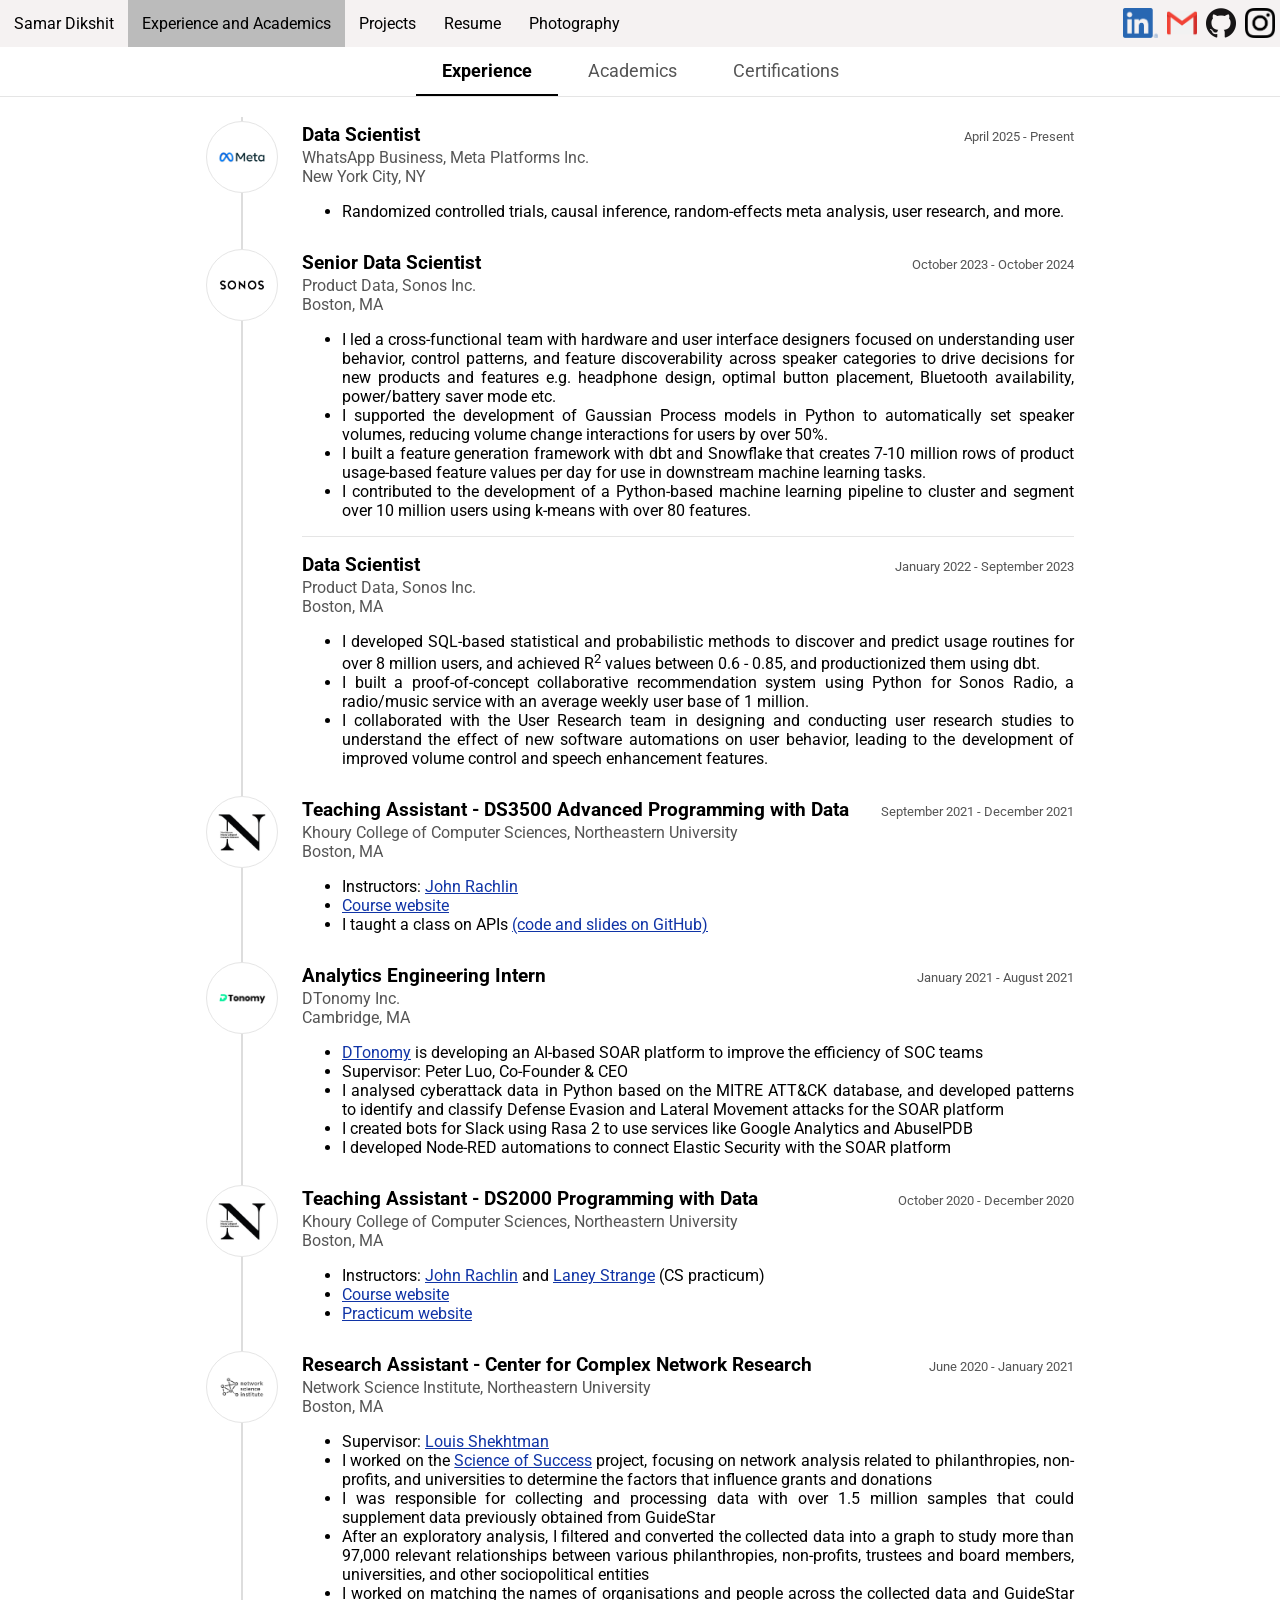
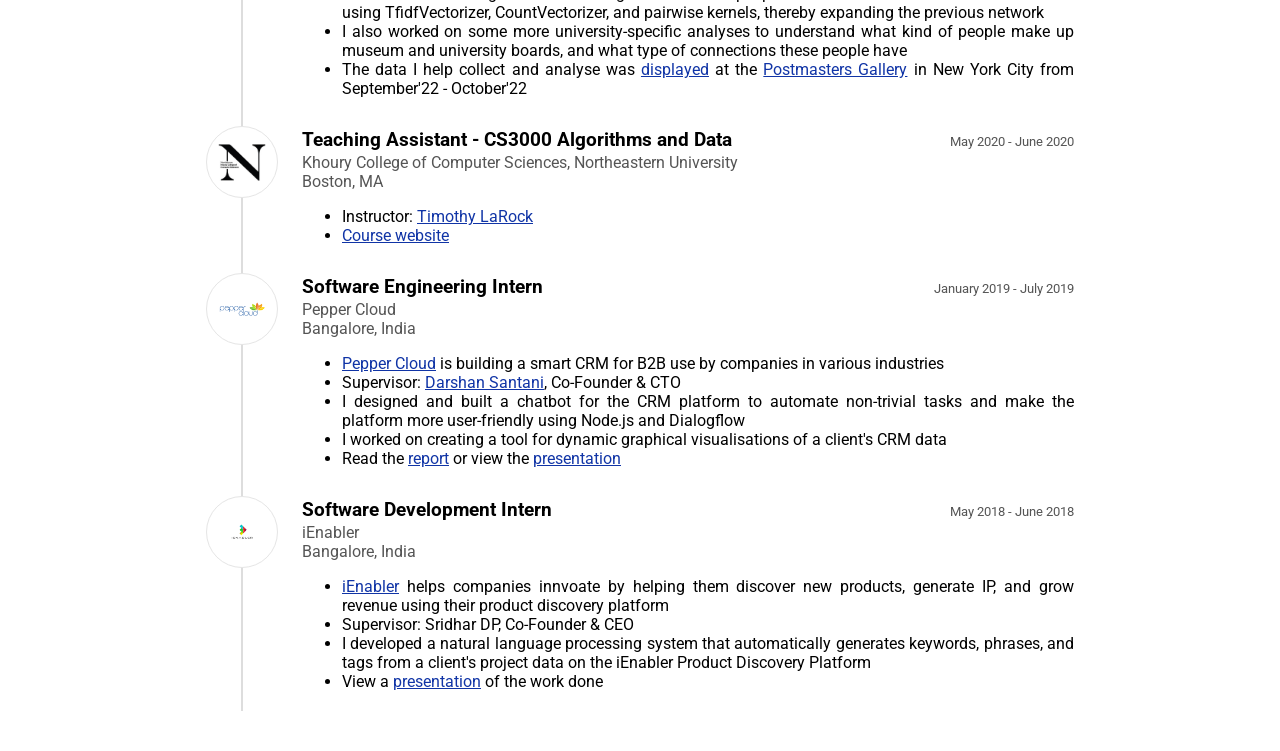
==== commit f984bd81: "styling fixes, added photo pop, fixed mobile nav issues" ====
--- a/exp.html
+++ b/exp.html
@@ -18,6 +18,9 @@
     <body>
         <div>
             <nav>
+                <button type="button" id="nav-toggle" class="nav-toggle" aria-label="Toggle navigation" aria-expanded="false" aria-controls="navbar">
+                    <span></span><span></span><span></span>
+                </button>
                 <ul id="navbar">
                     <li class="nav-opts"><a class="nav-a" href="index.html"><span class="nav-text">Samar Dikshit</span></a></li>
                     <li class="nav-opts" id="nav-opts-home"><a class="nav-a" href="exp.html"><span class="nav-text">Experience and Academics</span></a></li>
--- a/css/main.css
+++ b/css/main.css
@@ -4,6 +4,11 @@
 
 body {
     margin: 0;
+    /* --nav-height (and this padding-top) only update once the mobile
+       nav's own open/close animation finishes (see js/main.js), so this
+       needs its own transition or the content reflow would snap instead
+       of easing in step with the nav. */
+    transition: padding-top 0.25s ease;
 }
 
 p {
@@ -78,6 +83,35 @@
     margin-right: 5px;
 }
 
+/* Hamburger toggle: hidden until the horizontal nav no longer fits
+   on one row (see the "nav collapse" media query below) and the
+   item list collapses into a dropdown instead. */
+
+.nav-toggle {
+    display: none;
+    position: fixed;
+    top: 0;
+    right: 0;
+    z-index: 1100;
+    flex-direction: column;
+    justify-content: center;
+    align-items: center;
+    gap: 5px;
+    width: 52px;
+    height: 48.6px;
+    padding: 0;
+    background-color: #f5f2f2;
+    border: none;
+    cursor: pointer;
+}
+
+.nav-toggle span {
+    display: block;
+    width: 22px;
+    height: 2px;
+    background-color: #000000;
+}
+
 /* Bio section (index.html) */
 
 #empty-div {
@@ -204,13 +238,30 @@
 }
 
 /* ---------------------------------------------------------------
-   Mobile: the float/fixed-width layout above overflows and clips
-   on narrow screens, so collapse it to a single stacked column.
+   Nav collapse: below this width the floated nav items no longer
+   fit on one row (they'd otherwise float-wrap or, previously, get
+   stacked full-width and eat half the screen). Swap to a hamburger
+   toggle that reveals the list as a dropdown instead.
    --------------------------------------------------------------- */
 
-@media (max-width: 640px) {
+@media (max-width: 800px) {
+    .nav-toggle {
+        display: flex;
+    }
+
+    /* Dock the dropdown below the toggle's own row (instead of both
+       starting at top:0) so the always-visible toggle button never
+       overlaps/intercepts taps on the first item of the open list. */
     #navbar {
-        overflow: visible;
+        top: 48.6px;
+        max-height: 0;
+        overflow: hidden;
+        transition: max-height 0.25s ease;
+    }
+
+    #navbar.nav-open {
+        max-height: 640px;
+        overflow-y: auto;
     }
 
     .nav-opts,
@@ -219,7 +270,14 @@
         width: 100%;
         text-align: center;
     }
-
+}
+
+/* ---------------------------------------------------------------
+   Mobile: the float/fixed-width layout above overflows and clips
+   on narrow screens, so collapse it to a single stacked column.
+   --------------------------------------------------------------- */
+
+@media (max-width: 640px) {
     #bio-div {
         width: 92%;
     }
--- a/css/exp.css
+++ b/css/exp.css
@@ -30,12 +30,21 @@
     display: flex;
     justify-content: center;
     gap: 4px;
+    padding: 0 16px;
     background-color: #ffffff;
     border-bottom: 1px solid var(--exp-border);
+    /* --nav-height only updates once the mobile nav's own open/close
+       animation finishes (see js/main.js), so without its own transition
+       this bar would jump to its new position in a single frame instead
+       of easing along with the nav. */
+    transition: top 0.25s ease;
 }
 
 .exp-tab {
-    padding: 14px 26px;
+    display: flex;
+    align-items: center;
+    min-height: 48.6px;
+    padding: 0 26px;
     background: none;
     border: none;
     border-bottom: 2px solid transparent;
@@ -65,7 +74,7 @@
     position: relative;
     max-width: 900px;
     margin: 10px auto 40px;
-    padding: 4px 0;
+    padding: 4px 16px;
 }
 
 .timeline::before {
@@ -73,7 +82,7 @@
     position: absolute;
     top: 0;
     bottom: 0;
-    left: 35px;
+    left: 51px;
     width: 2px;
     background-color: var(--exp-line);
 }
@@ -156,6 +165,7 @@
     gap: 16px;
     max-width: 900px;
     margin: 10px auto 40px;
+    padding: 0 16px;
 }
 
 .cert-card {
@@ -213,13 +223,18 @@
 }
 
 @media (max-width: 640px) {
+    .exp-tabs {
+        gap: 2px;
+        padding: 0 8px;
+    }
+
     .exp-tab {
-        padding: 12px 14px;
+        padding: 0 10px;
         font-size: 16px;
     }
 
     .timeline::before {
-        left: 27px;
+        left: 43px;
     }
 
     .timeline-item {
